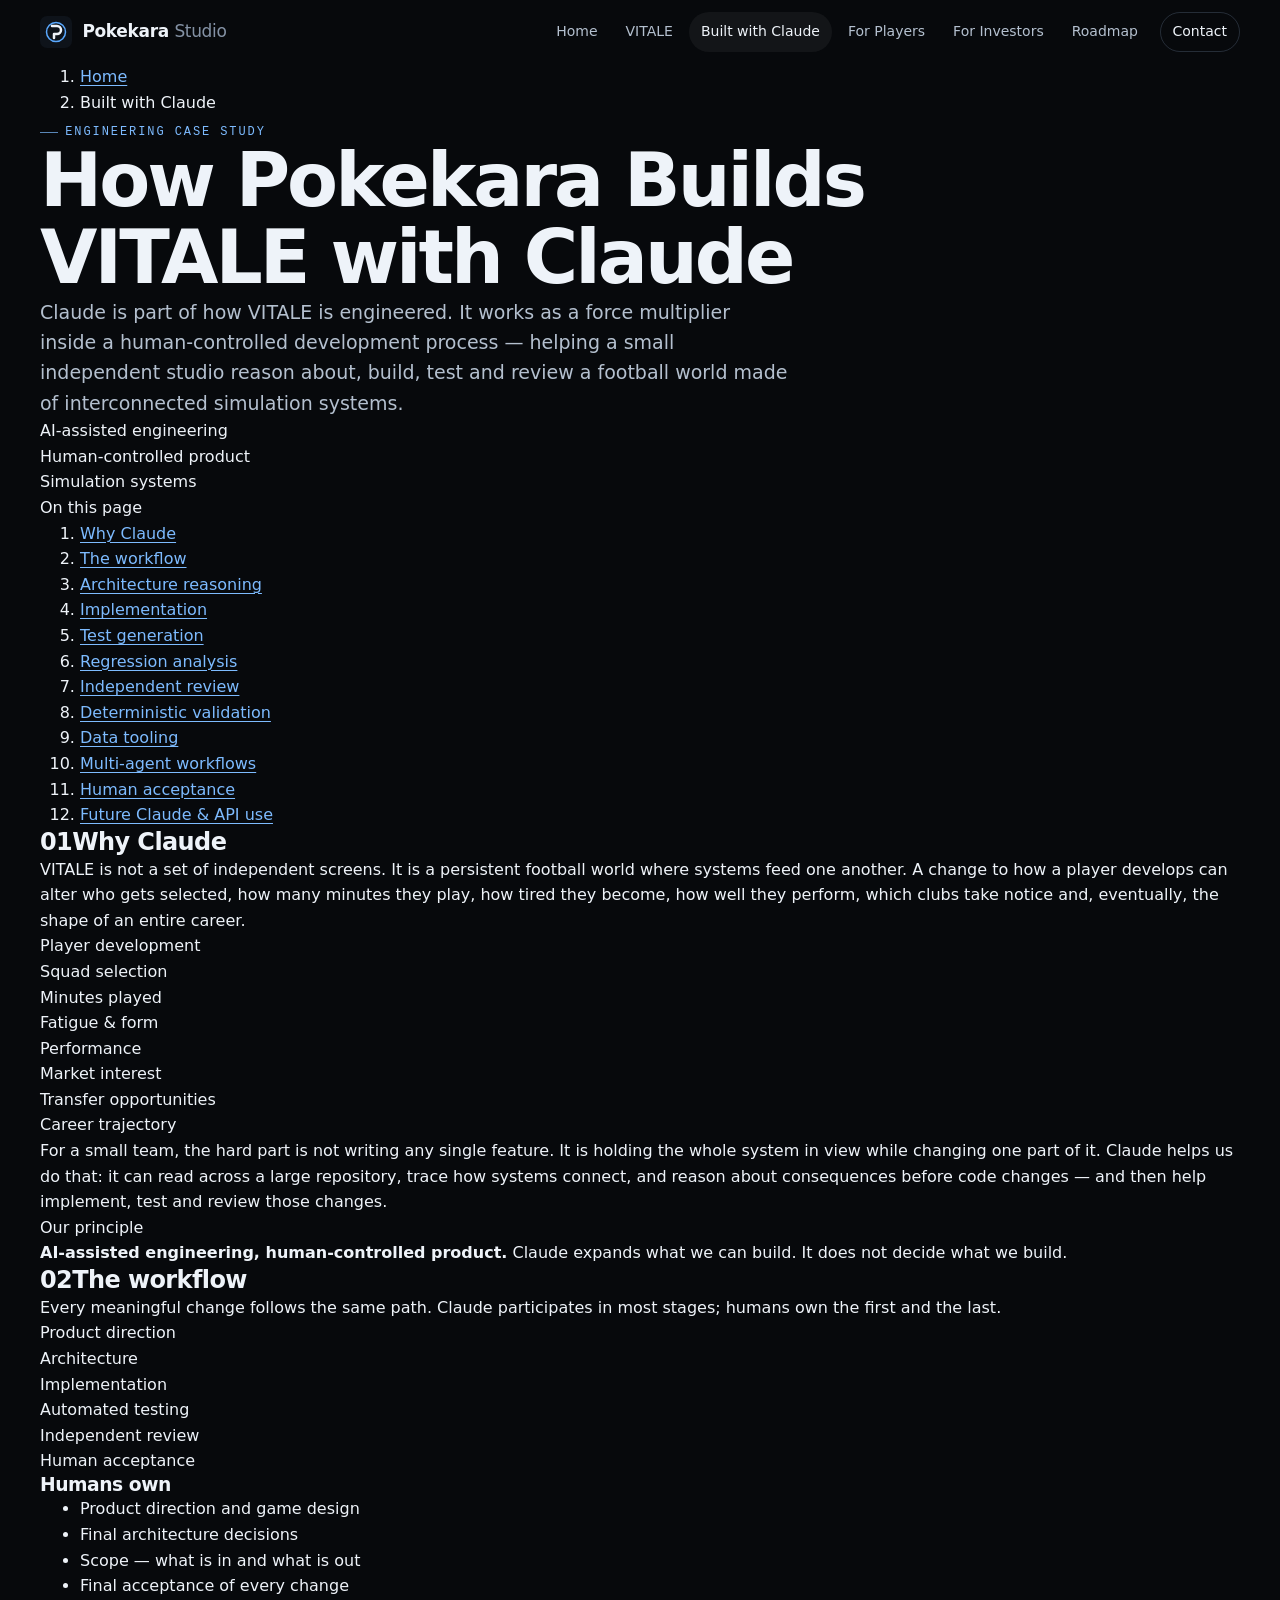
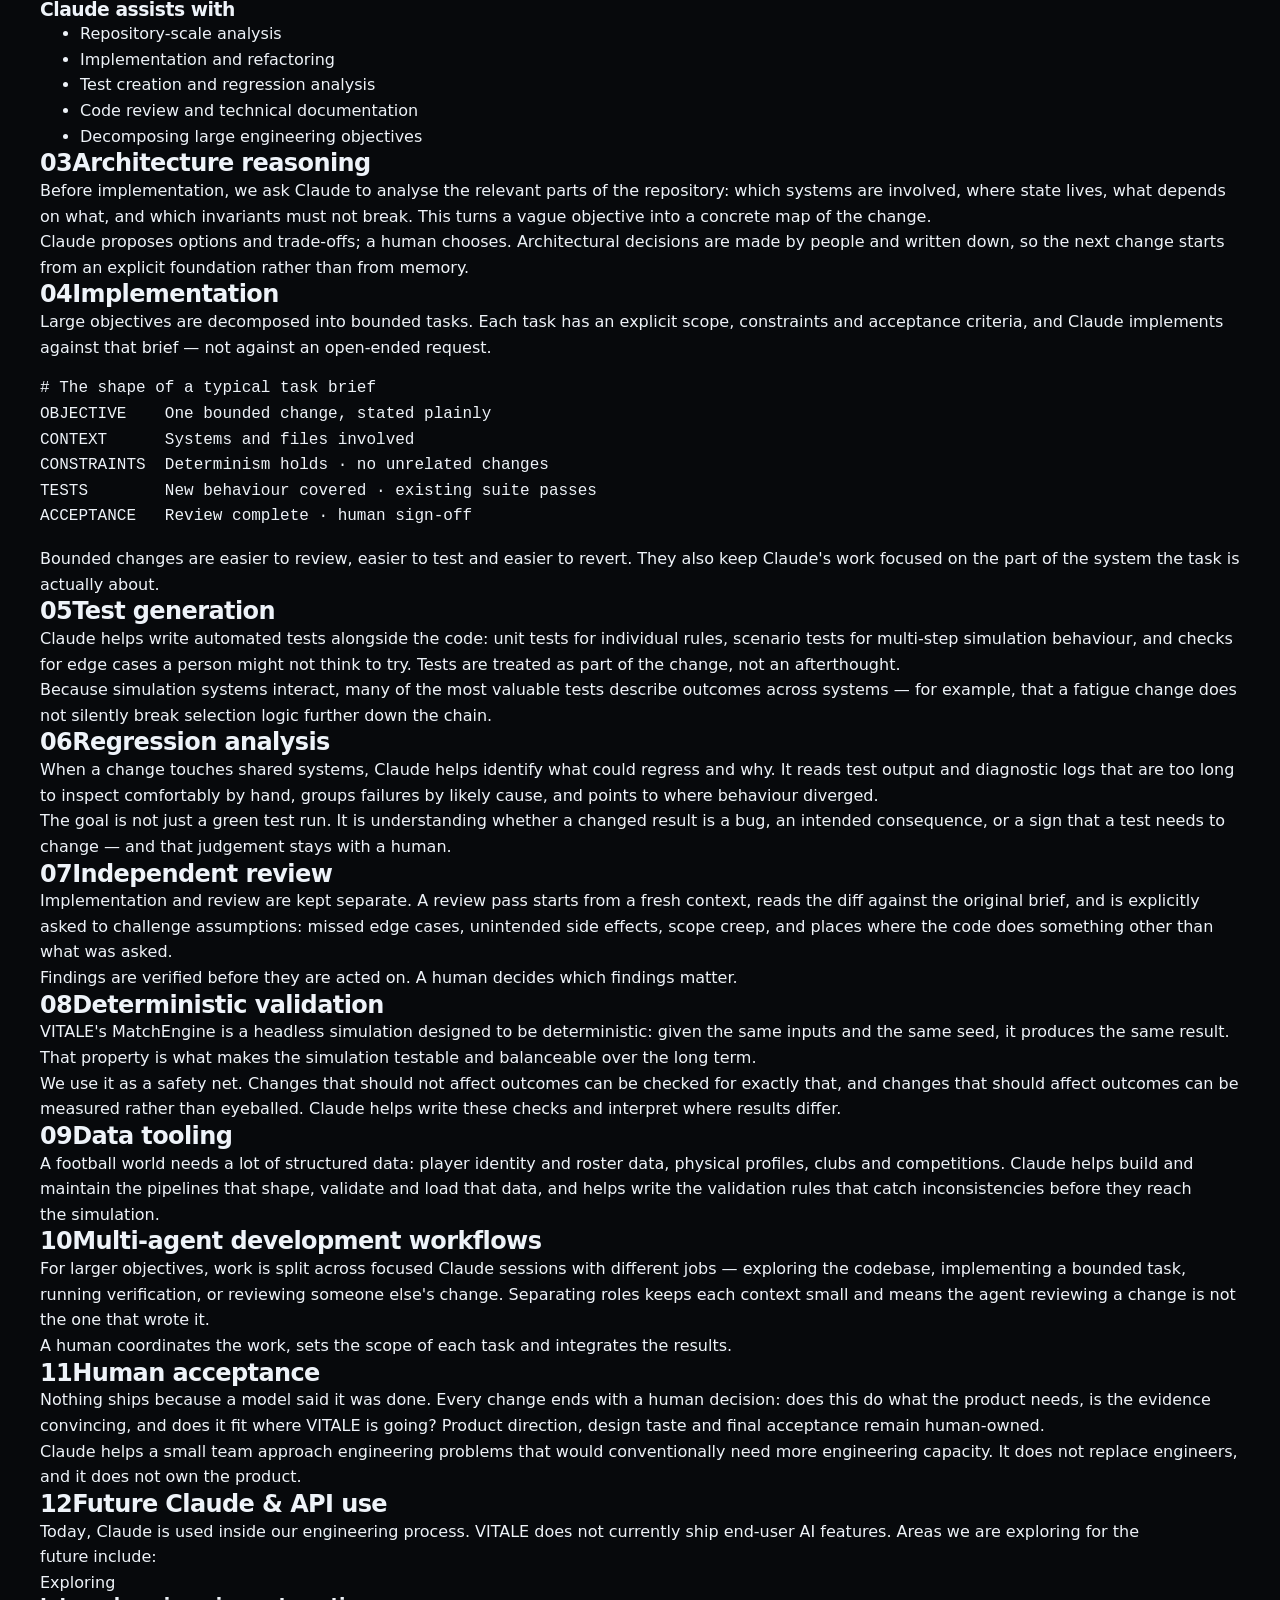
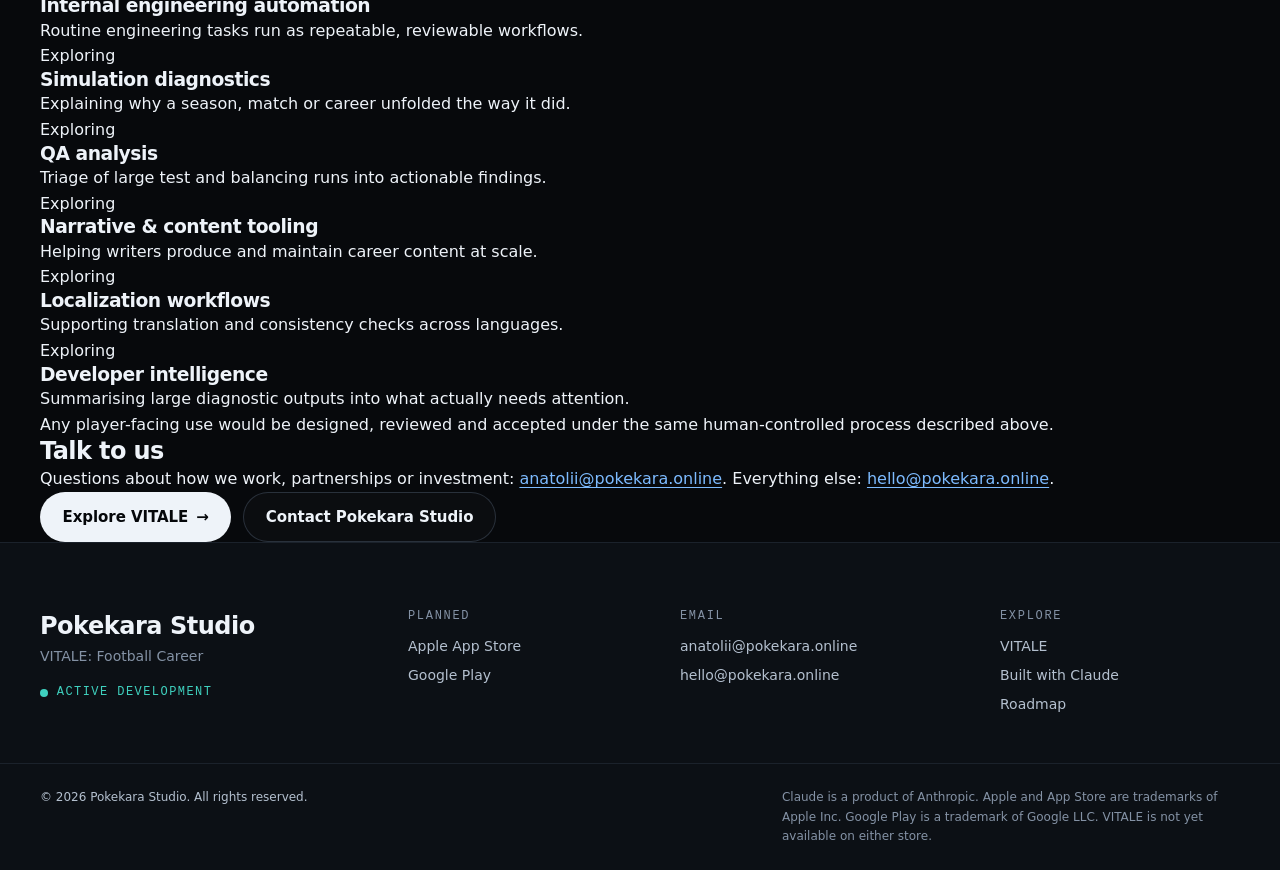
==== claude/index.html @ 8a98188e "feat: add Claude development case study Co-Authored-By: Claude Opus 5.5 <noreply@anthropic.com>" ====
<!doctype html>
<html lang="en">
<head>
  <meta charset="utf-8">
  <meta name="viewport" content="width=device-width, initial-scale=1">
  <title>How Pokekara Builds VITALE with Claude</title>
  <meta name="description" content="A case study in AI-assisted engineering with human-controlled product: how Pokekara Studio uses Claude to design, implement, test and review the interconnected simulation systems behind VITALE: Football Career.">
  <link rel="canonical" href="https://pokekara.online/claude/">
  <meta name="theme-color" content="#07090c">
  <meta name="color-scheme" content="dark">

  <meta property="og:type" content="article">
  <meta property="og:site_name" content="Pokekara Studio">
  <meta property="og:title" content="How Pokekara Builds VITALE with Claude">
  <meta property="og:description" content="AI-assisted engineering, human-controlled product. How a small studio uses Claude across architecture, implementation, testing and review.">
  <meta property="og:url" content="https://pokekara.online/claude/">
  <meta property="og:image" content="https://pokekara.online/assets/img/og-image.png">
  <meta property="og:image:width" content="1200">
  <meta property="og:image:height" content="630">
  <meta property="og:image:alt" content="Pokekara Studio — VITALE: Football Career, in active development">
  <meta name="twitter:card" content="summary_large_image">
  <meta name="twitter:title" content="How Pokekara Builds VITALE with Claude">
  <meta name="twitter:description" content="AI-assisted engineering, human-controlled product. How a small studio uses Claude across architecture, implementation, testing and review.">
  <meta name="twitter:image" content="https://pokekara.online/assets/img/og-image.png">

  <link rel="icon" href="../favicon.svg" type="image/svg+xml">
  <link rel="stylesheet" href="../assets/css/tokens.css">
  <link rel="stylesheet" href="../assets/css/base.css">
  <link rel="stylesheet" href="../assets/css/components.css">
  <link rel="stylesheet" href="../assets/css/pages.css">
  <link rel="stylesheet" href="../assets/css/responsive.css">
  <script>document.documentElement.classList.add("js");</script>
  <script src="../assets/js/main.js" defer></script>
</head>
<body>
  <a class="skip-link" href="#main">Skip to content</a>

  <header class="site-header is-scrolled" data-header>
    <div class="container site-header__inner">
      <a class="brand" href="../" aria-label="Pokekara Studio — home">
        <svg class="brand__mark" viewBox="0 0 64 64" aria-hidden="true"><rect width="64" height="64" rx="14" fill="#0e131a"/><circle cx="32" cy="32" r="19" fill="none" stroke="#5aa9ff" stroke-width="3"/><path d="M24 20h10a8 8 0 0 1 0 16h-6v8" fill="none" stroke="#eef3f9" stroke-width="5" stroke-linecap="round" stroke-linejoin="round"/></svg>
        <span class="brand__name">Pokekara <span>Studio</span></span>
      </a>

      <button class="nav-toggle" type="button" aria-expanded="false" aria-controls="site-nav" data-nav-toggle>
        <span class="nav-toggle__bars" aria-hidden="true"></span>
        <span class="visually-hidden">Menu</span>
      </button>

      <nav class="site-nav" id="site-nav" aria-label="Primary" data-nav>
        <ul role="list">
          <li><a href="../">Home</a></li>
          <li><a href="../#vitale">VITALE</a></li>
          <li><a href="./" aria-current="page">Built with Claude</a></li>
          <li><a href="../#players">For Players</a></li>
          <li><a href="../#investors">For Investors</a></li>
          <li><a href="../#roadmap">Roadmap</a></li>
          <li><a class="site-nav__cta" href="../#contact">Contact</a></li>
        </ul>
      </nav>
    </div>
  </header>

  <main id="main">
    <section class="cs-hero" aria-labelledby="cs-title">
      <div class="container">
        <div class="cs-hero__inner">
          <nav class="breadcrumb" aria-label="Breadcrumb">
            <ol>
              <li><a href="../">Home</a></li>
              <li><span aria-current="page">Built with Claude</span></li>
            </ol>
          </nav>
          <p class="eyebrow">Engineering case study</p>
          <h1 class="display" id="cs-title">How Pokekara Builds VITALE with Claude</h1>
          <p class="lead">Claude is part of how VITALE is engineered. It works as a force multiplier inside a human-controlled development process — helping a small independent studio reason about, build, test and review a football world made of interconnected simulation systems.</p>
          <ul class="cs-meta" role="list">
            <li>AI-assisted engineering</li>
            <li>Human-controlled product</li>
            <li>Simulation systems</li>
          </ul>
        </div>
      </div>
    </section>

    <div class="container cs-layout">
      <aside class="toc" aria-labelledby="toc-title">
        <p class="toc__title" id="toc-title">On this page</p>
        <ol>
          <li><a href="#why">Why Claude</a></li>
          <li><a href="#workflow">The workflow</a></li>
          <li><a href="#architecture">Architecture reasoning</a></li>
          <li><a href="#implementation">Implementation</a></li>
          <li><a href="#tests">Test generation</a></li>
          <li><a href="#regression">Regression analysis</a></li>
          <li><a href="#review">Independent review</a></li>
          <li><a href="#determinism">Deterministic validation</a></li>
          <li><a href="#data">Data tooling</a></li>
          <li><a href="#multi-agent">Multi-agent workflows</a></li>
          <li><a href="#acceptance">Human acceptance</a></li>
          <li><a href="#future">Future Claude &amp; API use</a></li>
        </ol>
      </aside>

      <article class="prose">
        <section id="why" aria-labelledby="why-title">
          <h2 id="why-title"><span class="num">01</span>Why Claude</h2>
          <p>VITALE is not a set of independent screens. It is a persistent football world where systems feed one another. A change to how a player develops can alter who gets selected, how many minutes they play, how tired they become, how well they perform, which clubs take notice and, eventually, the shape of an entire career.</p>
          <ol class="flowline" role="list" aria-label="Example of connected systems">
            <li>Player development</li>
            <li>Squad selection</li>
            <li>Minutes played</li>
            <li>Fatigue &amp; form</li>
            <li>Performance</li>
            <li>Market interest</li>
            <li>Transfer opportunities</li>
            <li>Career trajectory</li>
          </ol>
          <p>For a small team, the hard part is not writing any single feature. It is holding the whole system in view while changing one part of it. Claude helps us do that: it can read across a large repository, trace how systems connect, and reason about consequences before code changes — and then help implement, test and review those changes.</p>
          <div class="callout callout--teal">
            <p class="callout__label">Our principle</p>
            <p><strong>AI-assisted engineering, human-controlled product.</strong> Claude expands what we can build. It does not decide what we build.</p>
          </div>
        </section>

        <section id="workflow" aria-labelledby="workflow-title">
          <h2 id="workflow-title"><span class="num">02</span>The workflow</h2>
          <p>Every meaningful change follows the same path. Claude participates in most stages; humans own the first and the last.</p>
          <ol class="flowline" role="list" aria-label="Development workflow">
            <li class="is-human">Product direction</li>
            <li>Architecture</li>
            <li>Implementation</li>
            <li>Automated testing</li>
            <li>Independent review</li>
            <li class="is-human">Human acceptance</li>
          </ol>
          <div class="split-table">
            <div class="split-table__human">
              <h3>Humans own</h3>
              <ul>
                <li>Product direction and game design</li>
                <li>Final architecture decisions</li>
                <li>Scope — what is in and what is out</li>
                <li>Final acceptance of every change</li>
              </ul>
            </div>
            <div class="split-table__claude">
              <h3>Claude assists with</h3>
              <ul>
                <li>Repository-scale analysis</li>
                <li>Implementation and refactoring</li>
                <li>Test creation and regression analysis</li>
                <li>Code review and technical documentation</li>
                <li>Decomposing large engineering objectives</li>
              </ul>
            </div>
          </div>
        </section>

        <section id="architecture" aria-labelledby="architecture-title">
          <h2 id="architecture-title"><span class="num">03</span>Architecture reasoning</h2>
          <p>Before implementation, we ask Claude to analyse the relevant parts of the repository: which systems are involved, where state lives, what depends on what, and which invariants must not break. This turns a vague objective into a concrete map of the change.</p>
          <p>Claude proposes options and trade-offs; a human chooses. Architectural decisions are made by people and written down, so the next change starts from an explicit foundation rather than from memory.</p>
        </section>

        <section id="implementation" aria-labelledby="implementation-title">
          <h2 id="implementation-title"><span class="num">04</span>Implementation</h2>
          <p>Large objectives are decomposed into bounded tasks. Each task has an explicit scope, constraints and acceptance criteria, and Claude implements against that brief — not against an open-ended request.</p>
          <pre class="term" aria-label="Structure of a typical task brief"><span class="c"># The shape of a typical task brief</span>
OBJECTIVE    One bounded change, stated plainly
CONTEXT      Systems and files involved
CONSTRAINTS  Determinism holds · no unrelated changes
TESTS        New behaviour covered · existing suite passes
ACCEPTANCE   Review complete · <span class="ok">human sign-off</span></pre>
          <p>Bounded changes are easier to review, easier to test and easier to revert. They also keep Claude's work focused on the part of the system the task is actually about.</p>
        </section>

        <section id="tests" aria-labelledby="tests-title">
          <h2 id="tests-title"><span class="num">05</span>Test generation</h2>
          <p>Claude helps write automated tests alongside the code: unit tests for individual rules, scenario tests for multi-step simulation behaviour, and checks for edge cases a person might not think to try. Tests are treated as part of the change, not an afterthought.</p>
          <p>Because simulation systems interact, many of the most valuable tests describe outcomes across systems — for example, that a fatigue change does not silently break selection logic further down the chain.</p>
        </section>

        <section id="regression" aria-labelledby="regression-title">
          <h2 id="regression-title"><span class="num">06</span>Regression analysis</h2>
          <p>When a change touches shared systems, Claude helps identify what could regress and why. It reads test output and diagnostic logs that are too long to inspect comfortably by hand, groups failures by likely cause, and points to where behaviour diverged.</p>
          <p>The goal is not just a green test run. It is understanding whether a changed result is a bug, an intended consequence, or a sign that a test needs to change — and that judgement stays with a human.</p>
        </section>

        <section id="review" aria-labelledby="review-title">
          <h2 id="review-title"><span class="num">07</span>Independent review</h2>
          <p>Implementation and review are kept separate. A review pass starts from a fresh context, reads the diff against the original brief, and is explicitly asked to challenge assumptions: missed edge cases, unintended side effects, scope creep, and places where the code does something other than what was asked.</p>
          <p>Findings are verified before they are acted on. A human decides which findings matter.</p>
        </section>

        <section id="determinism" aria-labelledby="determinism-title">
          <h2 id="determinism-title"><span class="num">08</span>Deterministic validation</h2>
          <p>VITALE's MatchEngine is a headless simulation designed to be deterministic: given the same inputs and the same seed, it produces the same result. That property is what makes the simulation testable and balanceable over the long term.</p>
          <p>We use it as a safety net. Changes that should not affect outcomes can be checked for exactly that, and changes that should affect outcomes can be measured rather than eyeballed. Claude helps write these checks and interpret where results differ.</p>
        </section>

        <section id="data" aria-labelledby="data-title">
          <h2 id="data-title"><span class="num">09</span>Data tooling</h2>
          <p>A football world needs a lot of structured data: player identity and roster data, physical profiles, clubs and competitions. Claude helps build and maintain the pipelines that shape, validate and load that data, and helps write the validation rules that catch inconsistencies before they reach the simulation.</p>
        </section>

        <section id="multi-agent" aria-labelledby="multi-agent-title">
          <h2 id="multi-agent-title"><span class="num">10</span>Multi-agent development workflows</h2>
          <p>For larger objectives, work is split across focused Claude sessions with different jobs — exploring the codebase, implementing a bounded task, running verification, or reviewing someone else's change. Separating roles keeps each context small and means the agent reviewing a change is not the one that wrote it.</p>
          <p>A human coordinates the work, sets the scope of each task and integrates the results.</p>
        </section>

        <section id="acceptance" aria-labelledby="acceptance-title">
          <h2 id="acceptance-title"><span class="num">11</span>Human acceptance</h2>
          <p>Nothing ships because a model said it was done. Every change ends with a human decision: does this do what the product needs, is the evidence convincing, and does it fit where VITALE is going? Product direction, design taste and final acceptance remain human-owned.</p>
          <div class="callout">
            <p>Claude helps a small team approach engineering problems that would conventionally need more engineering capacity. It does not replace engineers, and it does not own the product.</p>
          </div>
        </section>

        <section id="future" aria-labelledby="future-title">
          <h2 id="future-title"><span class="num">12</span>Future Claude &amp; API use</h2>
          <p>Today, Claude is used inside our engineering process. VITALE does not currently ship end-user AI features. Areas we are exploring for the future include:</p>
          <div class="mini-grid">
            <div class="mini"><p class="mini__tag">Exploring</p><h3>Internal engineering automation</h3><p>Routine engineering tasks run as repeatable, reviewable workflows.</p></div>
            <div class="mini"><p class="mini__tag">Exploring</p><h3>Simulation diagnostics</h3><p>Explaining why a season, match or career unfolded the way it did.</p></div>
            <div class="mini"><p class="mini__tag">Exploring</p><h3>QA analysis</h3><p>Triage of large test and balancing runs into actionable findings.</p></div>
            <div class="mini"><p class="mini__tag">Exploring</p><h3>Narrative &amp; content tooling</h3><p>Helping writers produce and maintain career content at scale.</p></div>
            <div class="mini"><p class="mini__tag">Exploring</p><h3>Localization workflows</h3><p>Supporting translation and consistency checks across languages.</p></div>
            <div class="mini"><p class="mini__tag">Exploring</p><h3>Developer intelligence</h3><p>Summarising large diagnostic outputs into what actually needs attention.</p></div>
          </div>
          <p>Any player-facing use would be designed, reviewed and accepted under the same human-controlled process described above.</p>
        </section>

        <section aria-labelledby="cs-contact-title">
          <h2 id="cs-contact-title">Talk to us</h2>
          <p>Questions about how we work, partnerships or investment: <a href="mailto:anatolii@pokekara.online">anatolii@pokekara.online</a>. Everything else: <a href="mailto:hello@pokekara.online">hello@pokekara.online</a>.</p>
          <div class="btn-row">
            <a class="btn btn--primary" href="../#vitale">Explore VITALE <span aria-hidden="true">→</span></a>
            <a class="btn btn--ghost" href="../#contact">Contact Pokekara Studio</a>
          </div>
        </section>
      </article>
    </div>
  </main>

  <footer class="site-footer">
    <div class="container site-footer__grid">
      <div>
        <p class="site-footer__brand">Pokekara Studio</p>
        <p class="muted">VITALE: Football Career</p>
        <p class="site-footer__status"><span class="pulse" aria-hidden="true"></span>Active Development</p>
      </div>
      <div>
        <p class="site-footer__label">Planned</p>
        <ul role="list">
          <li>Apple App Store</li>
          <li>Google Play</li>
        </ul>
      </div>
      <div>
        <p class="site-footer__label">Email</p>
        <ul role="list">
          <li><a href="mailto:anatolii@pokekara.online">anatolii@pokekara.online</a></li>
          <li><a href="mailto:hello@pokekara.online">hello@pokekara.online</a></li>
        </ul>
      </div>
      <div>
        <p class="site-footer__label">Explore</p>
        <ul role="list">
          <li><a href="../#vitale">VITALE</a></li>
          <li><a href="./">Built with Claude</a></li>
          <li><a href="../#roadmap">Roadmap</a></li>
        </ul>
      </div>
    </div>
    <div class="container site-footer__base">
      <p>© 2026 Pokekara Studio. All rights reserved.</p>
      <p class="muted">Claude is a product of Anthropic. Apple and App Store are trademarks of Apple Inc. Google Play is a trademark of Google LLC. VITALE is not yet available on either store.</p>
    </div>
  </footer>
</body>
</html>
---- assets/css/tokens.css ----
/* Design tokens — Pokekara Studio (premium dark / football-tech) */
:root {
  color-scheme: dark;

  /* Surfaces */
  --c-bg: #07090c;
  --c-bg-raised: #0c1015;
  --c-surface: #11161d;
  --c-surface-2: #161c25;
  --c-surface-3: #1d2530;

  /* Lines */
  --c-line: rgba(160, 190, 230, 0.10);
  --c-line-strong: rgba(160, 190, 230, 0.20);

  /* Text */
  --c-text: #eef3f9;
  --c-text-2: #b4c0cf;
  --c-text-3: #8492a5;

  /* Accents */
  --c-accent: #5aa9ff;
  --c-accent-strong: #7dbbff;
  --c-accent-soft: rgba(90, 169, 255, 0.12);
  --c-teal: #3fd1bf;
  --c-teal-soft: rgba(63, 209, 191, 0.10);
  --c-pitch: #1b3a2c;
  --c-warn: #f2c26b;

  /* Type */
  --font-sans: "Inter", "Segoe UI Variable Text", "Segoe UI", system-ui, -apple-system, BlinkMacSystemFont, "Helvetica Neue", Arial, sans-serif;
  --font-display: "Inter Tight", "Segoe UI Variable Display", "Segoe UI", system-ui, -apple-system, BlinkMacSystemFont, "Helvetica Neue", Arial, sans-serif;
  --font-mono: ui-monospace, "Cascadia Code", "SF Mono", Menlo, Consolas, monospace;

  --fs-xs: 0.75rem;
  --fs-sm: 0.875rem;
  --fs-base: 1rem;
  --fs-md: clamp(1.0625rem, 0.98rem + 0.35vw, 1.1875rem);
  --fs-lg: clamp(1.25rem, 1.1rem + 0.6vw, 1.5rem);
  --fs-xl: clamp(1.5rem, 1.25rem + 1.1vw, 2.125rem);
  --fs-2xl: clamp(2rem, 1.5rem + 2.4vw, 3.5rem);
  --fs-3xl: clamp(2.375rem, 1.6rem + 3.8vw, 5.25rem);

  --lh-tight: 1.04;
  --lh-snug: 1.2;
  --lh-body: 1.6;

  /* Spacing */
  --space-1: 0.25rem;
  --space-2: 0.5rem;
  --space-3: 0.75rem;
  --space-4: 1rem;
  --space-5: 1.5rem;
  --space-6: 2rem;
  --space-7: 3rem;
  --space-8: 4rem;
  --space-section: clamp(4.5rem, 3rem + 7vw, 9rem);

  /* Layout */
  --container: 1200px;
  --container-narrow: 760px;
  --gutter: clamp(1rem, 0.5rem + 2.5vw, 2.5rem);
  --header-h: 64px;

  /* Shape & depth */
  --radius-sm: 8px;
  --radius: 14px;
  --radius-lg: 22px;
  --shadow-1: 0 1px 0 rgba(255, 255, 255, 0.04) inset, 0 20px 40px -24px rgba(0, 0, 0, 0.7);
  --glow-accent: 0 0 0 1px rgba(90, 169, 255, 0.35), 0 10px 30px -10px rgba(90, 169, 255, 0.45);

  /* Motion */
  --ease: cubic-bezier(0.2, 0.7, 0.2, 1);
  --dur: 220ms;
  --dur-slow: 700ms;
}
---- assets/css/base.css ----
/* Base: reset, typography, layout primitives */
*,
*::before,
*::after {
  box-sizing: border-box;
}

html {
  -webkit-text-size-adjust: 100%;
  text-size-adjust: 100%;
  scroll-behavior: smooth;
  scroll-padding-top: calc(var(--header-h) + 16px);
}

body {
  margin: 0;
  min-height: 100vh;
  background: var(--c-bg);
  color: var(--c-text);
  font-family: var(--font-sans);
  font-size: var(--fs-base);
  line-height: var(--lh-body);
  -webkit-font-smoothing: antialiased;
  -moz-osx-font-smoothing: grayscale;
  text-rendering: optimizeLegibility;
  overflow-x: hidden;
}

img,
svg {
  display: block;
  max-width: 100%;
}

h1,
h2,
h3,
h4,
p,
ul,
ol,
figure,
blockquote,
dl,
dd {
  margin: 0;
}

:where(ul[role="list"], ol[role="list"]) {
  list-style: none;
  padding: 0;
}

h1,
h2,
h3,
h4 {
  font-family: var(--font-display);
  font-weight: 650;
  letter-spacing: -0.025em;
  line-height: var(--lh-snug);
  text-wrap: balance;
}

p {
  text-wrap: pretty;
}

a {
  color: var(--c-accent-strong);
  text-decoration-thickness: 1px;
  text-underline-offset: 3px;
}

a:hover {
  color: var(--c-text);
}

strong {
  color: var(--c-text);
  font-weight: 600;
}

code {
  font-family: var(--font-mono);
  font-size: 0.9em;
}

::selection {
  background: rgba(90, 169, 255, 0.35);
  color: #fff;
}

/* Focus */
:focus {
  outline: none;
}

:focus-visible {
  outline: 2px solid var(--c-accent-strong);
  outline-offset: 3px;
  border-radius: 4px;
}

/* Skip link */
.skip-link {
  position: absolute;
  left: 1rem;
  top: -100px;
  z-index: 100;
  padding: 0.75rem 1rem;
  border-radius: var(--radius-sm);
  background: var(--c-text);
  color: var(--c-bg);
  font-weight: 600;
  text-decoration: none;
}

.skip-link:focus {
  top: 0.75rem;
}

.visually-hidden {
  position: absolute !important;
  width: 1px;
  height: 1px;
  padding: 0;
  margin: -1px;
  overflow: hidden;
  clip: rect(0, 0, 0, 0);
  white-space: nowrap;
  border: 0;
}

/* Layout */
.container {
  width: 100%;
  max-width: calc(var(--container) + var(--gutter) * 2);
  margin-inline: auto;
  padding-inline: var(--gutter);
}

.container--narrow {
  max-width: calc(var(--container-narrow) + var(--gutter) * 2);
}

.section {
  position: relative;
  padding-block: var(--space-section);
}

.section + .section {
  border-top: 1px solid var(--c-line);
}

/* Type helpers */
.eyebrow {
  display: inline-flex;
  align-items: center;
  gap: 0.6em;
  font-family: var(--font-mono);
  font-size: var(--fs-xs);
  font-weight: 500;
  letter-spacing: 0.16em;
  text-transform: uppercase;
  color: var(--c-accent-strong);
}

.eyebrow::before {
  content: "";
  width: 1.5em;
  height: 1px;
  background: currentColor;
  opacity: 0.7;
}

.eyebrow--teal {
  color: var(--c-teal);
}

.display {
  font-size: var(--fs-3xl);
  line-height: var(--lh-tight);
  letter-spacing: -0.04em;
  font-weight: 700;
}

.h2 {
  font-size: var(--fs-2xl);
  line-height: 1.08;
  letter-spacing: -0.035em;
}

.h3 {
  font-size: var(--fs-lg);
}

.lead {
  font-size: var(--fs-md);
  color: var(--c-text-2);
  max-width: 62ch;
}

.muted {
  color: var(--c-text-3);
}

.section-head {
  display: grid;
  gap: var(--space-4);
  margin-bottom: clamp(2.5rem, 2rem + 3vw, 4.5rem);
  max-width: 820px;
}

.section-head--center {
  margin-inline: auto;
  text-align: center;
  justify-items: center;
}

.grad-text {
  background: linear-gradient(100deg, var(--c-text) 30%, var(--c-accent-strong) 75%, var(--c-teal));
  -webkit-background-clip: text;
  background-clip: text;
  color: transparent;
}

/* Reveal (progressive enhancement: only hidden when JS has flagged support) */
.js .reveal {
  opacity: 0;
  transform: translateY(18px);
  transition: opacity var(--dur-slow) var(--ease), transform var(--dur-slow) var(--ease);
}

.js .reveal.is-visible {
  opacity: 1;
  transform: none;
}

@media (prefers-reduced-motion: reduce) {
  html {
    scroll-behavior: auto;
  }

  *,
  *::before,
  *::after {
    animation-duration: 0.01ms !important;
    animation-iteration-count: 1 !important;
    transition-duration: 0.01ms !important;
  }

  .js .reveal {
    opacity: 1;
    transform: none;
  }
}
---- assets/css/components.css ----
/* Components: header, nav, buttons, tags, footer */

/* Header */
.site-header {
  position: sticky;
  top: 0;
  z-index: 50;
  height: var(--header-h);
  border-bottom: 1px solid transparent;
  transition: background-color var(--dur) var(--ease), border-color var(--dur) var(--ease);
}

.site-header.is-scrolled,
.site-header.is-open {
  background: rgba(7, 9, 12, 0.86);
  border-bottom-color: var(--c-line);
  -webkit-backdrop-filter: saturate(140%) blur(14px);
  backdrop-filter: saturate(140%) blur(14px);
}

.site-header__inner {
  display: flex;
  align-items: center;
  justify-content: space-between;
  gap: var(--space-5);
  height: 100%;
}

.brand {
  display: inline-flex;
  align-items: center;
  gap: 0.65rem;
  color: var(--c-text);
  text-decoration: none;
  flex-shrink: 0;
}

.brand:hover {
  color: var(--c-text);
}

.brand__mark {
  width: 32px;
  height: 32px;
}

.brand__name {
  font-family: var(--font-display);
  font-weight: 650;
  font-size: 1.0625rem;
  letter-spacing: -0.02em;
}

.brand__name span {
  color: var(--c-text-3);
  font-weight: 500;
}

/* Nav */
.site-nav ul {
  display: flex;
  align-items: center;
  gap: 0.25rem;
  list-style: none;
  margin: 0;
  padding: 0;
}

.site-nav a {
  display: inline-flex;
  align-items: center;
  min-height: 40px;
  padding: 0.4rem 0.75rem;
  border-radius: 999px;
  color: var(--c-text-2);
  font-size: var(--fs-sm);
  font-weight: 500;
  text-decoration: none;
  white-space: nowrap;
  transition: color var(--dur) var(--ease), background-color var(--dur) var(--ease);
}

.site-nav a:hover,
.site-nav a[aria-current="page"] {
  color: var(--c-text);
  background: rgba(255, 255, 255, 0.05);
}

.site-nav a.is-active {
  color: var(--c-accent-strong);
}

.site-nav a.site-nav__cta {
  margin-left: 0.35rem;
  color: var(--c-text);
  border: 1px solid var(--c-line-strong);
}

.site-nav a.site-nav__cta:hover {
  border-color: var(--c-accent);
  background: var(--c-accent-soft);
}

.nav-toggle {
  display: none;
  position: relative;
  width: 44px;
  height: 44px;
  border: 1px solid var(--c-line-strong);
  border-radius: 12px;
  background: var(--c-surface);
  color: var(--c-text);
  cursor: pointer;
}

.nav-toggle__bars,
.nav-toggle__bars::before,
.nav-toggle__bars::after {
  position: absolute;
  left: 50%;
  width: 18px;
  height: 1.5px;
  margin-left: -9px;
  background: currentColor;
  border-radius: 2px;
  transition: transform var(--dur) var(--ease), opacity var(--dur) var(--ease);
}

.nav-toggle__bars {
  top: 50%;
}

.nav-toggle__bars::before,
.nav-toggle__bars::after {
  content: "";
  left: 0;
  margin-left: 0;
}

.nav-toggle__bars::before {
  transform: translateY(-6px);
}

.nav-toggle__bars::after {
  transform: translateY(6px);
}

.nav-toggle[aria-expanded="true"] .nav-toggle__bars {
  background: transparent;
}

.nav-toggle[aria-expanded="true"] .nav-toggle__bars::before {
  transform: rotate(45deg);
}

.nav-toggle[aria-expanded="true"] .nav-toggle__bars::after {
  transform: rotate(-45deg);
}

/* Buttons */
.btn-row {
  display: flex;
  flex-wrap: wrap;
  gap: var(--space-3);
}

.btn-row--center {
  justify-content: center;
}

.btn {
  display: inline-flex;
  align-items: center;
  justify-content: center;
  gap: 0.5rem;
  min-height: 48px;
  padding: 0.75rem 1.35rem;
  border-radius: 999px;
  border: 1px solid transparent;
  font-size: 0.9375rem;
  font-weight: 600;
  letter-spacing: -0.005em;
  text-decoration: none;
  text-align: center;
  transition: transform var(--dur) var(--ease), background-color var(--dur) var(--ease), border-color var(--dur) var(--ease), box-shadow var(--dur) var(--ease), color var(--dur) var(--ease);
}

.btn span[aria-hidden] {
  transition: transform var(--dur) var(--ease);
}

.btn:hover span[aria-hidden] {
  transform: translateX(3px);
}

.btn--primary {
  background: var(--c-text);
  color: #05070a;
}

.btn--primary:hover {
  color: #05070a;
  background: #ffffff;
  box-shadow: var(--glow-accent);
}

.btn--ghost {
  color: var(--c-text);
  border-color: var(--c-line-strong);
  background: rgba(255, 255, 255, 0.02);
}

.btn--ghost:hover {
  color: var(--c-text);
  border-color: var(--c-accent);
  background: var(--c-accent-soft);
}

/* Status */
.pulse {
  position: relative;
  display: inline-block;
  width: 8px;
  height: 8px;
  border-radius: 50%;
  background: var(--c-teal);
  flex-shrink: 0;
}

.pulse::after {
  content: "";
  position: absolute;
  inset: -4px;
  border-radius: 50%;
  border: 1px solid var(--c-teal);
  opacity: 0;
  animation: pulse 2.4s var(--ease) infinite;
}

@keyframes pulse {
  0% { transform: scale(0.6); opacity: 0.8; }
  100% { transform: scale(1.6); opacity: 0; }
}

.status-pill {
  display: inline-flex;
  align-items: center;
  gap: 0.6rem;
  width: fit-content;
  padding: 0.4rem 0.85rem;
  border: 1px solid rgba(63, 209, 191, 0.35);
  border-radius: 999px;
  background: var(--c-teal-soft);
  color: var(--c-teal);
  font-family: var(--font-mono);
  font-size: var(--fs-xs);
  letter-spacing: 0.14em;
  text-transform: uppercase;
}

.concept-label {
  font-family: var(--font-mono);
  font-size: 0.6875rem;
  letter-spacing: 0.08em;
  text-transform: uppercase;
  color: var(--c-text-3);
}

/* Footer */
.site-footer {
  border-top: 1px solid var(--c-line);
  background: var(--c-bg-raised);
  padding-top: var(--space-8);
  font-size: var(--fs-sm);
  color: var(--c-text-2);
}

.site-footer__grid {
  display: grid;
  grid-template-columns: 1.4fr 1fr 1.2fr 1fr;
  gap: var(--space-6);
  padding-bottom: var(--space-7);
}

.site-footer ul {
  list-style: none;
  padding: 0;
  margin: 0;
  display: grid;
  gap: 0.4rem;
}

.site-footer a {
  color: var(--c-text-2);
  text-decoration: none;
}

.site-footer a:hover {
  color: var(--c-text);
  text-decoration: underline;
}

.site-footer__brand {
  font-family: var(--font-display);
  font-size: var(--fs-lg);
  font-weight: 650;
  letter-spacing: -0.02em;
  color: var(--c-text);
}

.site-footer__status {
  display: inline-flex;
  align-items: center;
  gap: 0.55rem;
  margin-top: var(--space-4);
  color: var(--c-teal);
  font-family: var(--font-mono);
  font-size: var(--fs-xs);
  letter-spacing: 0.12em;
  text-transform: uppercase;
}

.site-footer__label {
  margin-bottom: 0.6rem;
  font-family: var(--font-mono);
  font-size: var(--fs-xs);
  letter-spacing: 0.14em;
  text-transform: uppercase;
  color: var(--c-text-3);
}

.site-footer__base {
  display: flex;
  flex-wrap: wrap;
  justify-content: space-between;
  gap: var(--space-3) var(--space-6);
  padding-block: var(--space-5);
  border-top: 1px solid var(--c-line);
  font-size: var(--fs-xs);
}

.site-footer__base .muted {
  max-width: 60ch;
}
---- assets/css/responsive.css ----
/* Responsive layer — large desktop → 320px */

@media (min-width: 1600px) {
  :root {
    --container: 1320px;
  }
}

/* Collapse navigation */
@media (max-width: 1100px) {
  /* Without JS the nav stays visible as a scrollable row under the brand. */
  html:not(.js) .site-header {
    height: auto;
    position: relative;
  }

  html:not(.js) .site-header__inner {
    flex-wrap: wrap;
    padding-block: 0.75rem;
  }

  html:not(.js) .site-nav {
    width: 100%;
    overflow-x: auto;
  }

  html:not(.js) .hero {
    margin-top: 0;
    padding-top: clamp(2.5rem, 1rem + 6vw, 6rem);
  }

  .js .nav-toggle {
    display: inline-block;
  }

  .js .site-nav {
    position: fixed;
    inset: var(--header-h) 0 0 0;
    overflow-y: auto;
    padding: var(--space-4) var(--gutter) var(--space-6);
    background: var(--c-bg);
    border-bottom: 1px solid var(--c-line);
    visibility: hidden;
    opacity: 0;
    transform: translateY(-8px);
    transition: opacity var(--dur) var(--ease), transform var(--dur) var(--ease), visibility 0s linear var(--dur);
  }

  .js .site-header.is-open .site-nav {
    visibility: visible;
    opacity: 1;
    transform: none;
    transition: opacity var(--dur) var(--ease), transform var(--dur) var(--ease), visibility 0s;
  }

  .js .site-nav ul {
    flex-direction: column;
    align-items: stretch;
    gap: 0;
  }

  .js .site-nav li + li {
    border-top: 1px solid var(--c-line);
  }

  .js .site-nav a {
    display: flex;
    min-height: 56px;
    padding-inline: 0.25rem;
    border-radius: 0;
    font-size: var(--fs-lg);
    font-family: var(--font-display);
    letter-spacing: -0.02em;
    color: var(--c-text);
  }

  .js .site-nav a:hover,
  .js .site-nav a[aria-current="page"],
  .js .site-nav a.is-active {
    background: transparent;
    color: var(--c-accent-strong);
  }

  .js .site-nav a.site-nav__cta {
    justify-content: center;
    margin: var(--space-5) 0 0;
    border-radius: 999px;
    background: var(--c-text);
    color: #05070a;
    font-size: var(--fs-base);
    font-family: var(--font-sans);
  }

  .js .site-nav li:last-child {
    border-top: 0;
  }

  .js body.nav-open {
    overflow: hidden;
  }

  /* A backdrop-filter on the header would become the containing block of the fixed menu panel. */
  .js .site-header.is-open {
    background: var(--c-bg);
    -webkit-backdrop-filter: none;
    backdrop-filter: none;
  }
}

/* Tablet */
@media (max-width: 960px) {
  .hero__inner {
    grid-template-columns: 1fr;
  }

  .hero__copy .display {
    max-width: 16ch;
  }

  .hero__visual {
    margin-top: var(--space-4);
  }

  .bento {
    grid-template-columns: repeat(2, minmax(0, 1fr));
  }

  .tile,
  .tile--wide {
    grid-column: span 1;
  }

  .tile--hero {
    grid-column: span 2;
    grid-row: auto;
    min-height: 0;
  }

  .tile--wide,
  .tile--wealth {
    grid-column: span 2;
  }

  .globe {
    width: 96px;
    height: 96px;
  }

  .arch {
    grid-template-columns: 1fr;
  }

  .arch__qa {
    grid-column: 1;
    grid-row: auto;
  }

  .claude-sec__grid,
  .players__grid,
  .about__grid {
    grid-template-columns: 1fr;
  }

  .claude-sec__head,
  .players__head {
    position: static;
  }

  .stages {
    grid-template-columns: repeat(2, minmax(0, 1fr));
  }

  .thesis {
    grid-template-columns: repeat(2, minmax(0, 1fr));
  }

  .site-footer__grid {
    grid-template-columns: repeat(2, minmax(0, 1fr));
  }

  .cs-layout {
    grid-template-columns: 1fr;
  }

  .toc {
    position: static;
    padding: var(--space-5);
    border-radius: var(--radius);
    border: 1px solid var(--c-line);
    background: var(--c-bg-raised);
  }

  .toc ol {
    grid-template-columns: repeat(2, minmax(0, 1fr));
    border-left: 0;
  }

  .toc a {
    padding-left: 0;
    border-left: 0;
  }
}

/* Phone */
@media (max-width: 720px) {
  .hero__status {
    grid-template-columns: 1fr;
  }

  .float-tag--a {
    left: 0;
    top: 8%;
  }

  .float-tag--b {
    right: 0;
    bottom: 16%;
  }

  .bento {
    grid-template-columns: 1fr;
  }

  .tile,
  .tile--hero,
  .tile--wide {
    grid-column: 1;
  }

  .tile--wide {
    flex-direction: column;
    align-items: flex-start;
  }

  .globe {
    display: none;
  }

  .world-viz {
    height: 150px;
  }

  .focus-note {
    grid-template-columns: 1fr;
    gap: var(--space-3);
  }

  .arch__layer {
    grid-template-columns: 1fr;
    gap: var(--space-2);
  }

  .arch__row--3 {
    grid-template-columns: 1fr;
  }

  .arch__layer + .arch__layer {
    margin-top: var(--space-3);
  }

  .pipeline__step {
    grid-template-columns: 36px 1fr;
  }

  .pipeline__tag {
    grid-column: 2;
    justify-self: start;
  }

  .story {
    grid-template-columns: 2.5rem 1fr;
    padding-block: var(--space-5);
  }

  .story h3 {
    font-size: var(--fs-lg);
  }

  .players .career-line {
    grid-template-columns: 1fr;
    gap: var(--space-4);
    padding-left: 1.75rem;
  }

  .career-line::before {
    left: 5px;
    right: auto;
    top: 6px;
    bottom: 6px;
    width: 1px;
    height: auto;
    background: linear-gradient(180deg, var(--c-teal), var(--c-accent) 60%, rgba(90, 169, 255, 0.1));
  }

  .career-line li {
    padding-top: 0;
  }

  .career-line li::before {
    top: 3px;
    left: -1.75rem;
  }

  .thesis {
    grid-template-columns: 1fr;
  }

  .stages {
    grid-template-columns: 1fr;
  }

  .site-footer__grid {
    grid-template-columns: 1fr;
    gap: var(--space-5);
  }

  .split-table,
  .mini-grid {
    grid-template-columns: 1fr;
  }

  .split-table > div + div {
    border-left: 0;
    border-top: 1px solid var(--c-line-strong);
  }

  .toc ol {
    grid-template-columns: 1fr;
  }
}

/* Small phones */
@media (max-width: 400px) {
  .brand__name span {
    display: none;
  }

  .btn-row .btn {
    width: 100%;
  }

  .float-tag {
    font-size: 0.6875rem;
    padding: 0.45rem 0.65rem;
  }

  .phone {
    width: min(100%, 270px);
  }

  .pipeline__step {
    padding-inline: 1rem;
    gap: var(--space-3);
  }
}
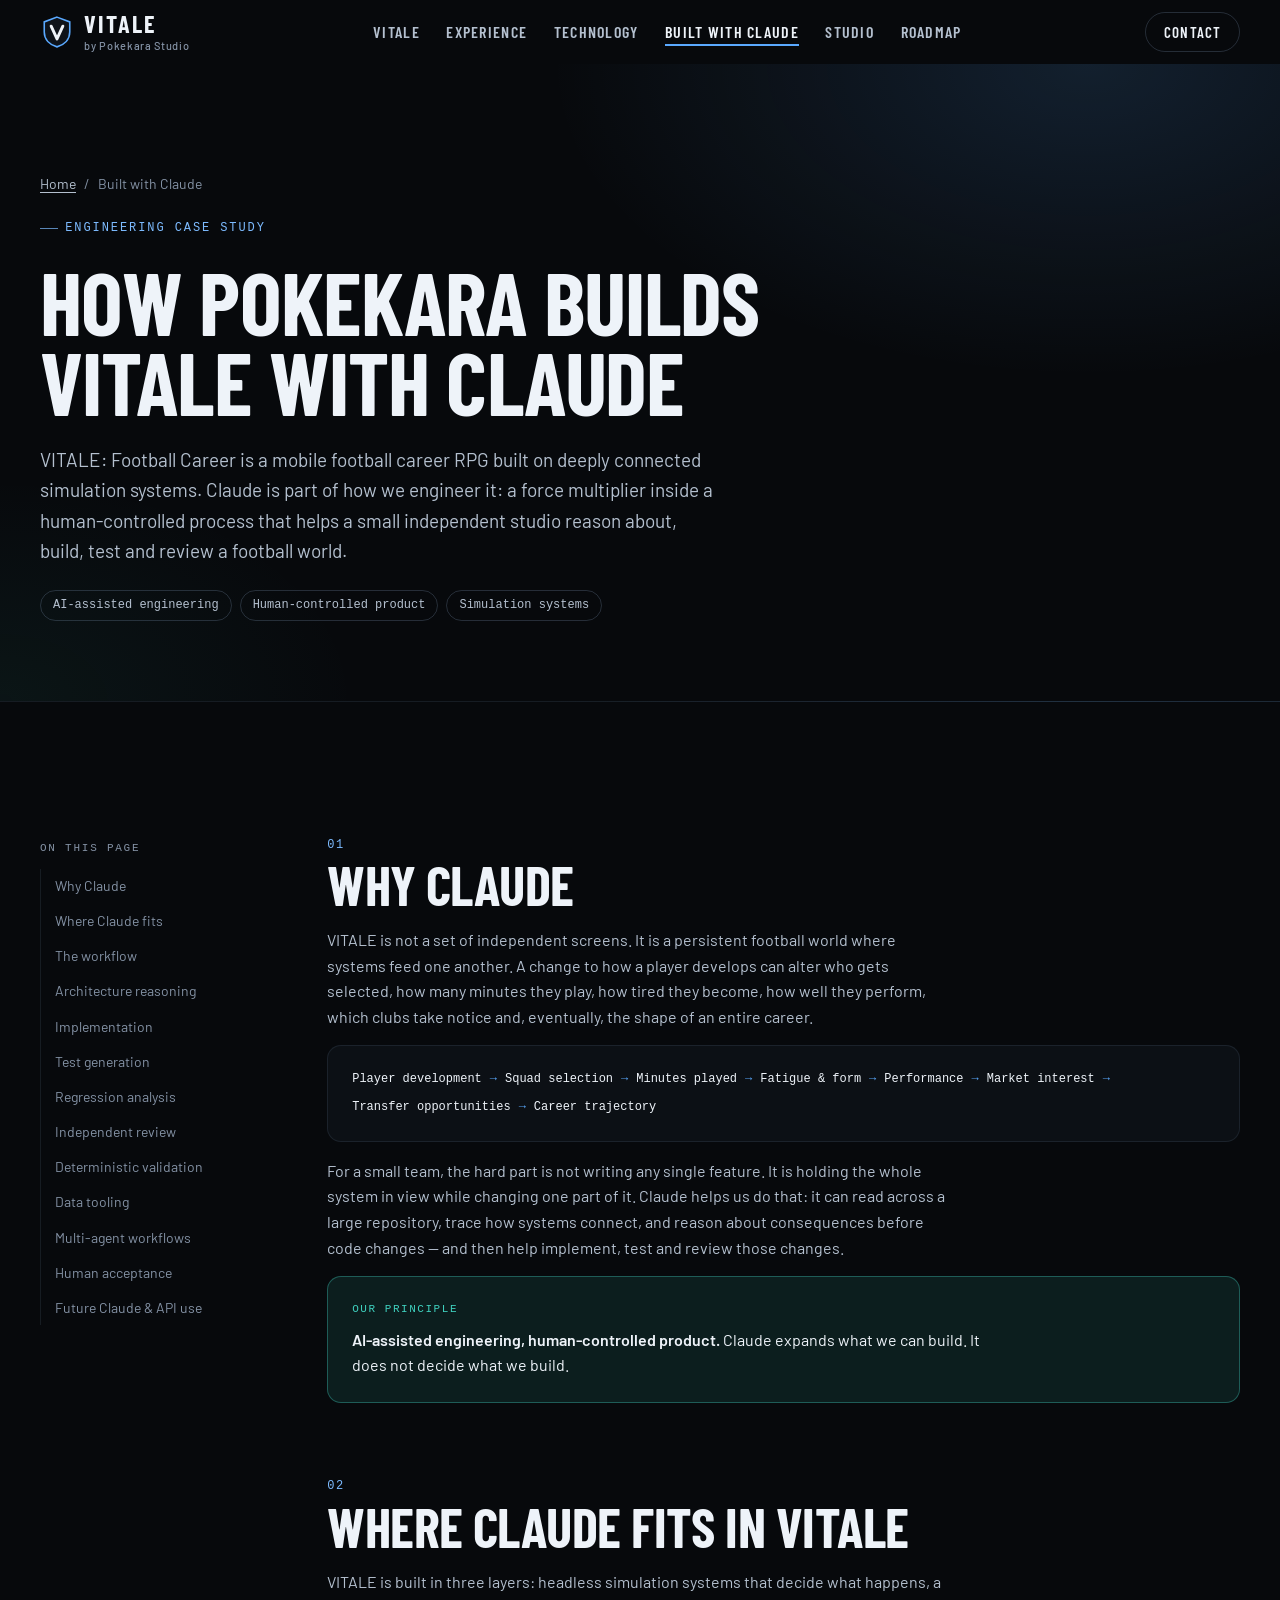
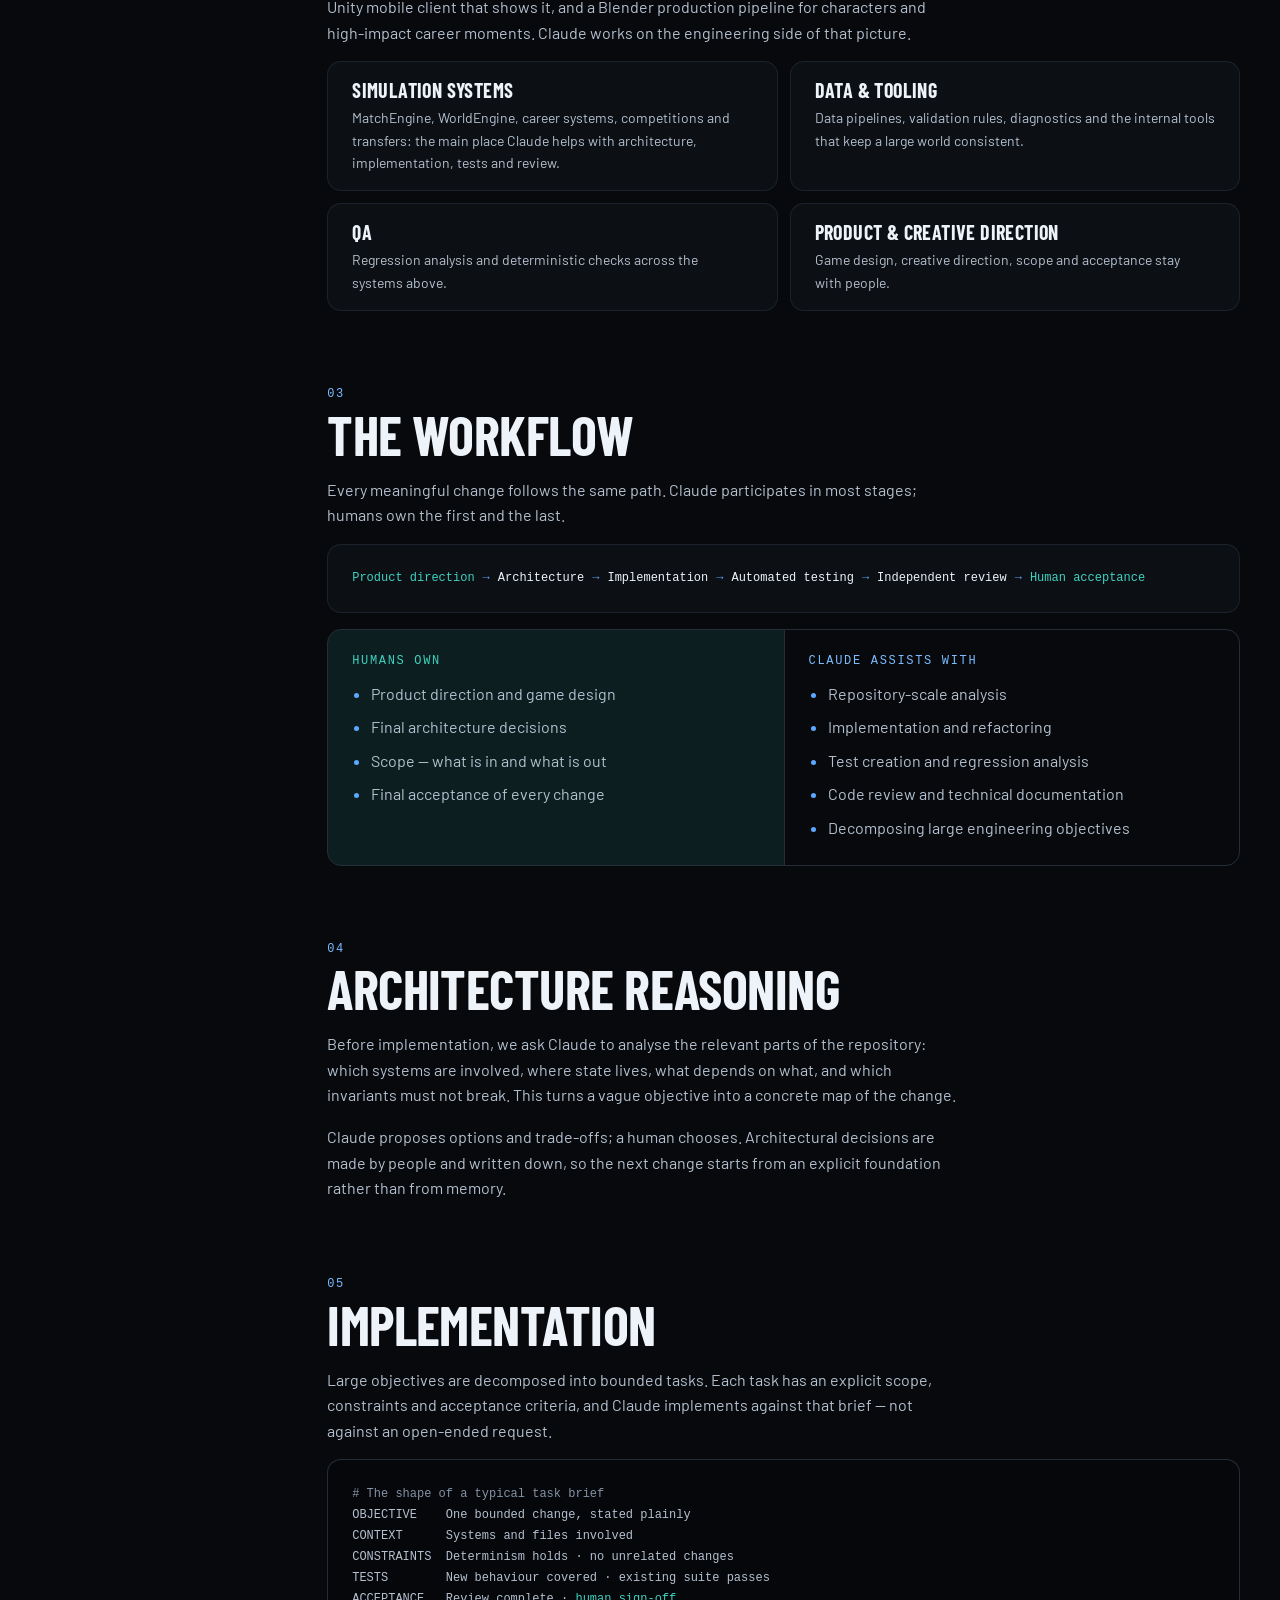
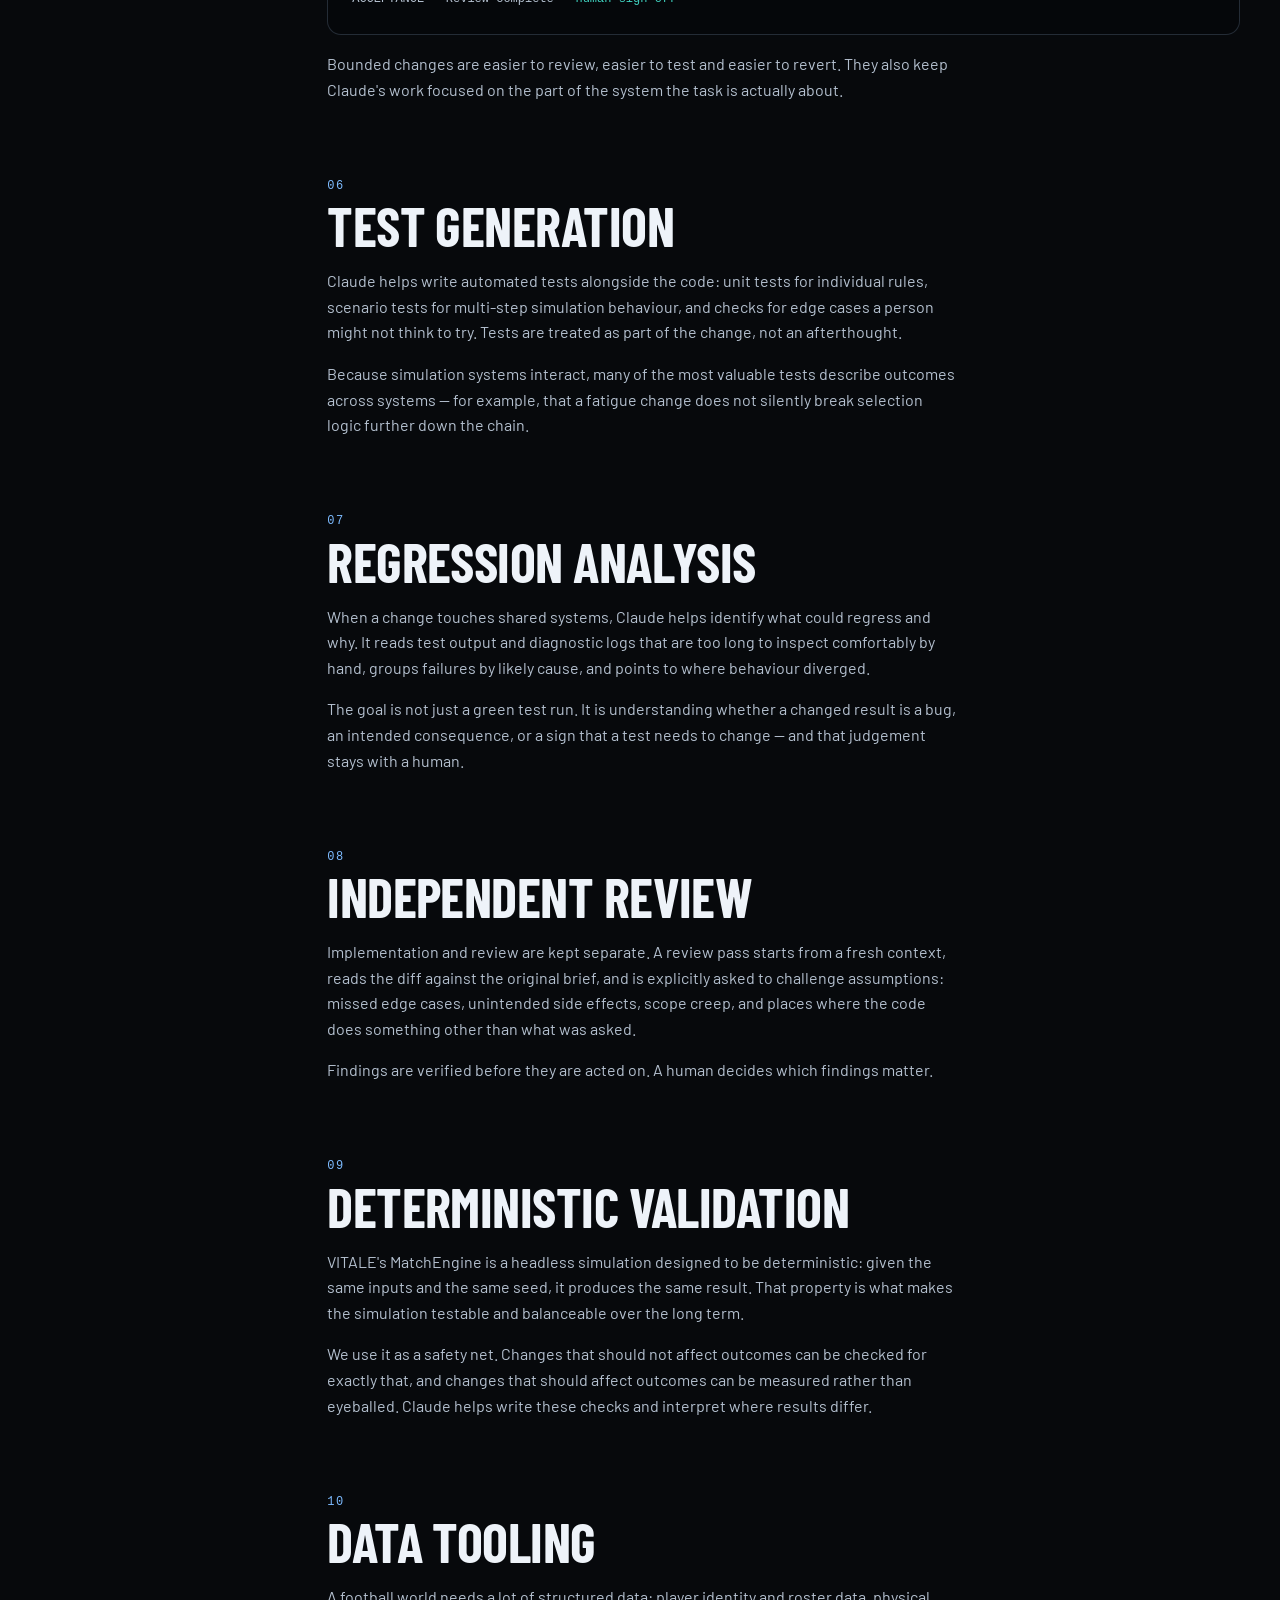
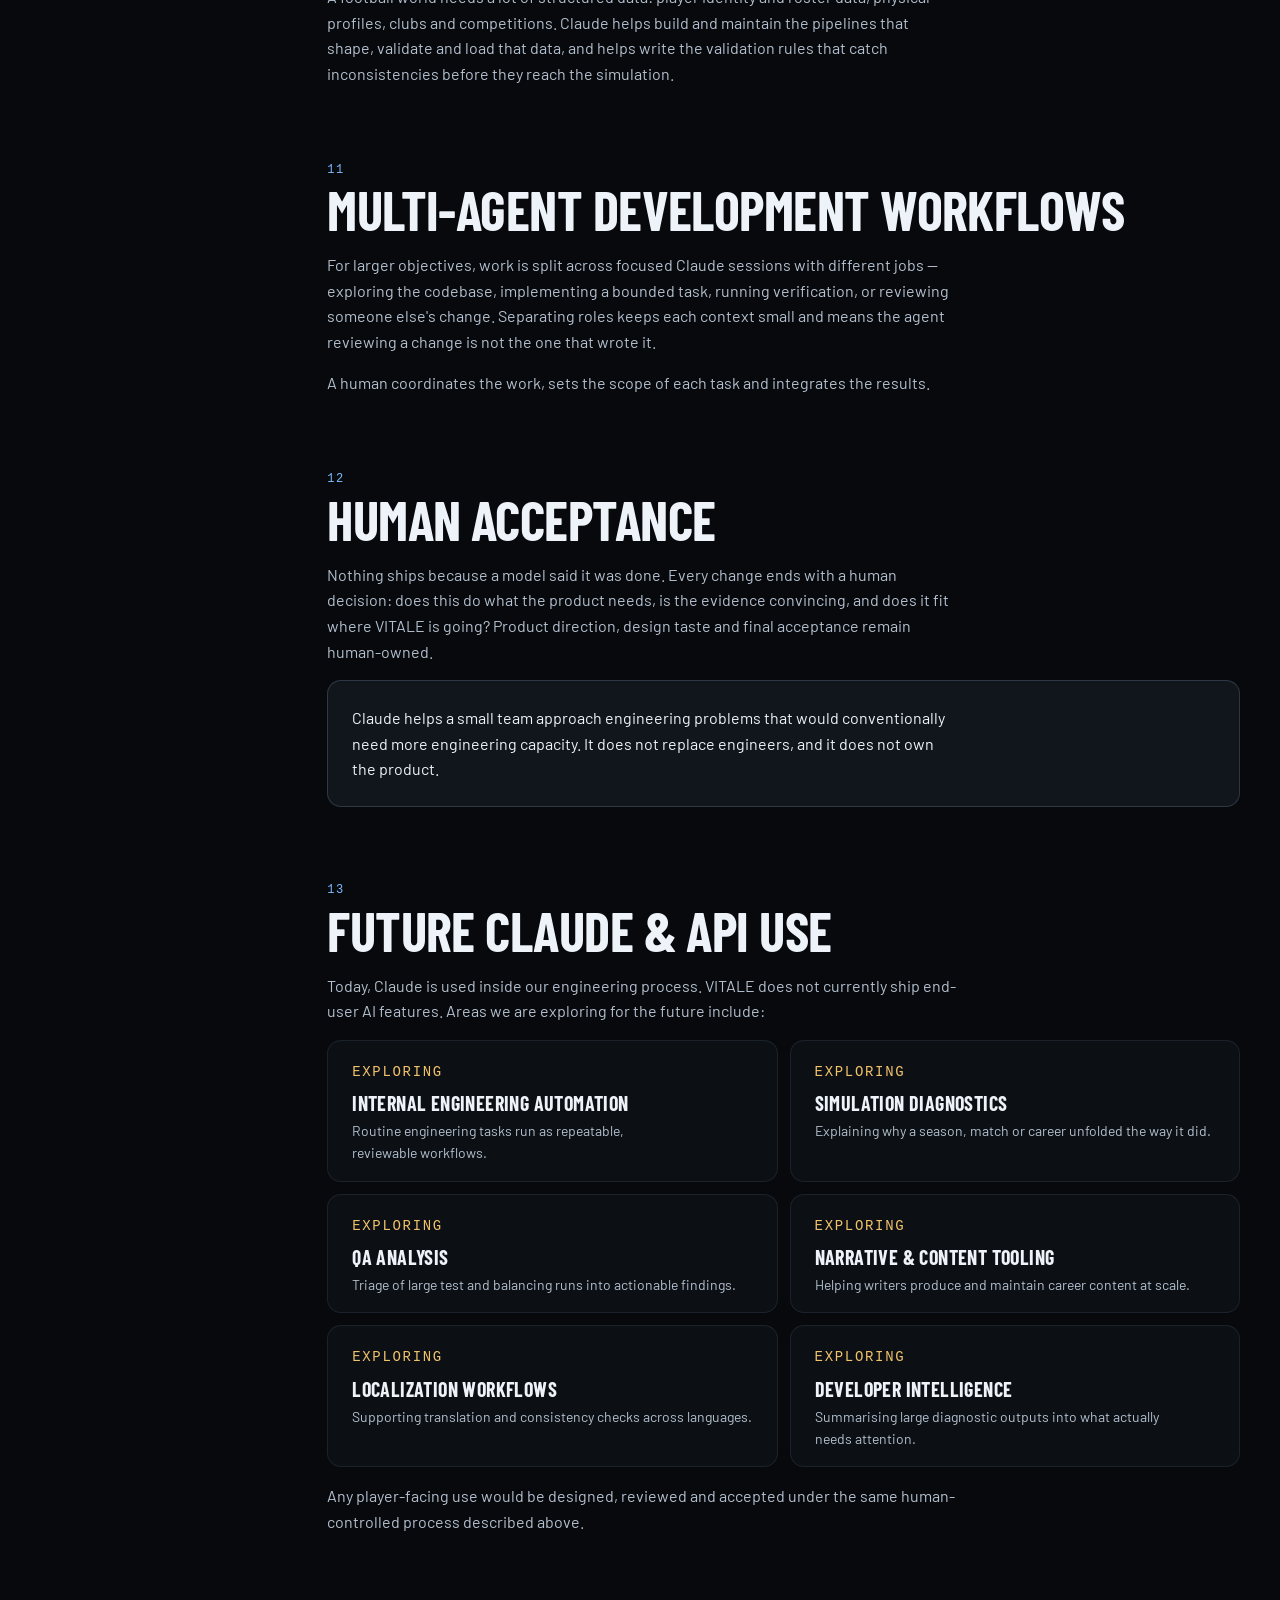
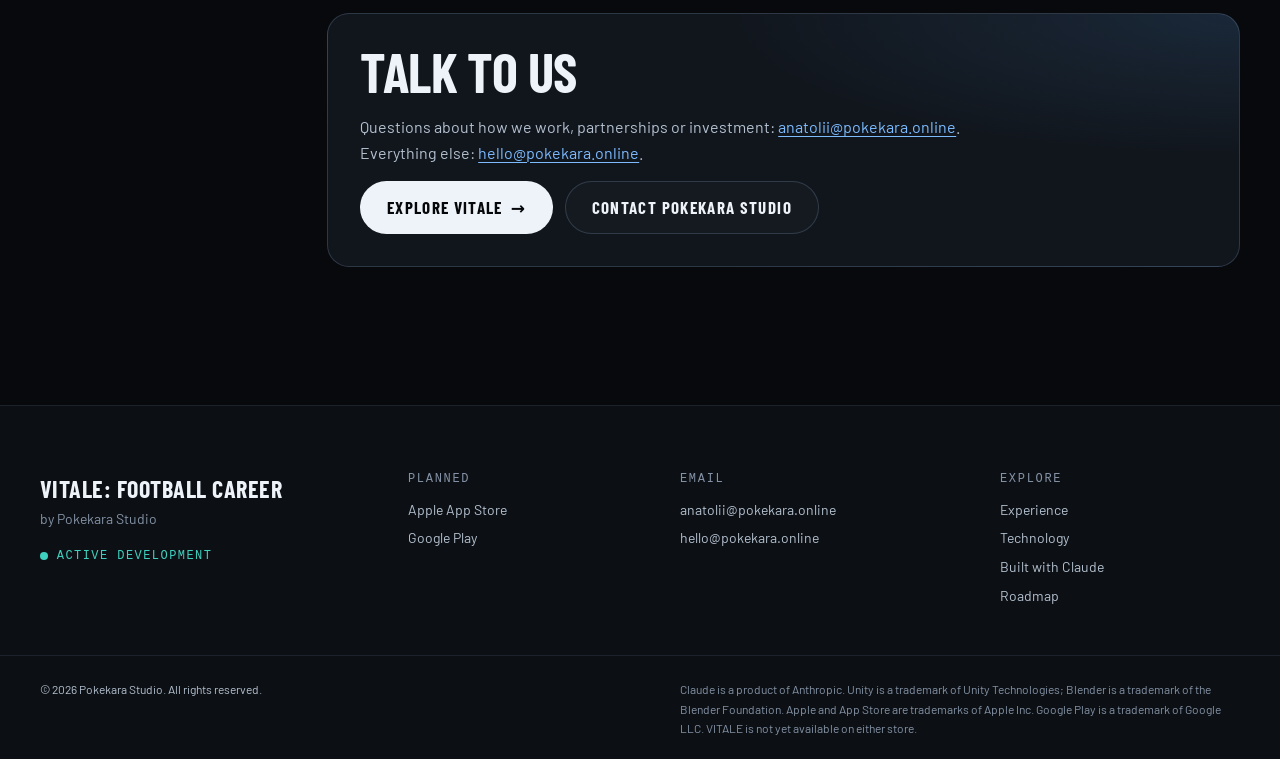
==== commit 6d0ebccd: "feat: align claude case study with v2 design Co-Authored-By: Claude Opus 5.5 <noreply@anthropic.com>" ====
--- a/claude/index.html
+++ b/claude/index.html
@@ -24,10 +24,13 @@
   <meta name="twitter:image" content="https://pokekara.online/assets/img/og-image.png">
 
   <link rel="icon" href="../favicon.svg" type="image/svg+xml">
+  <link rel="preconnect" href="https://fonts.googleapis.com">
+  <link rel="preconnect" href="https://fonts.gstatic.com" crossorigin>
+  <link rel="stylesheet" href="https://fonts.googleapis.com/css2?family=Barlow+Condensed:ital,wght@0,600;0,700;1,700&family=Barlow:wght@400;500;600&display=swap">
   <link rel="stylesheet" href="../assets/css/tokens.css">
   <link rel="stylesheet" href="../assets/css/base.css">
   <link rel="stylesheet" href="../assets/css/components.css">
-  <link rel="stylesheet" href="../assets/css/pages.css">
+  <link rel="stylesheet" href="../assets/css/claude.css">
   <link rel="stylesheet" href="../assets/css/responsive.css">
   <script>document.documentElement.classList.add("js");</script>
   <script src="../assets/js/main.js" defer></script>
@@ -35,29 +38,40 @@
 <body>
   <a class="skip-link" href="#main">Skip to content</a>
 
-  <header class="site-header is-scrolled" data-header>
+  <header class="site-header" data-header>
     <div class="container site-header__inner">
-      <a class="brand" href="../" aria-label="Pokekara Studio — home">
-        <svg class="brand__mark" viewBox="0 0 64 64" aria-hidden="true"><rect width="64" height="64" rx="14" fill="#0e131a"/><circle cx="32" cy="32" r="19" fill="none" stroke="#5aa9ff" stroke-width="3"/><path d="M24 20h10a8 8 0 0 1 0 16h-6v8" fill="none" stroke="#eef3f9" stroke-width="5" stroke-linecap="round" stroke-linejoin="round"/></svg>
-        <span class="brand__name">Pokekara <span>Studio</span></span>
+      <a class="brand" href="../" aria-label="VITALE: Football Career by Pokekara Studio, home">
+        <svg class="brand__mark" viewBox="0 0 64 64" aria-hidden="true"><path d="M32 4 56 13v19c0 14-10 24-24 28C18 56 8 46 8 32V13z" fill="#0e131a" stroke="#5aa9ff" stroke-width="3"/><path d="M21 21l11 24 11-24" fill="none" stroke="#eef3f9" stroke-width="5.5" stroke-linecap="round" stroke-linejoin="round"/></svg>
+        <span class="brand__text">
+          <span class="brand__name">VITALE</span>
+          <span class="brand__by">by Pokekara Studio</span>
+        </span>
       </a>
 
-      <button class="nav-toggle" type="button" aria-expanded="false" aria-controls="site-nav" data-nav-toggle>
-        <span class="nav-toggle__bars" aria-hidden="true"></span>
-        <span class="visually-hidden">Menu</span>
-      </button>
-
       <nav class="site-nav" id="site-nav" aria-label="Primary" data-nav>
-        <ul role="list">
-          <li><a href="../">Home</a></li>
-          <li><a href="../#vitale">VITALE</a></li>
-          <li><a href="./" aria-current="page">Built with Claude</a></li>
-          <li><a href="../#players">For Players</a></li>
-          <li><a href="../#investors">For Investors</a></li>
-          <li><a href="../#roadmap">Roadmap</a></li>
-          <li><a class="site-nav__cta" href="../#contact">Contact</a></li>
-        </ul>
+        <ol class="site-nav__list" role="list">
+          <li><a href="../#vitale"><span class="site-nav__num" aria-hidden="true">01</span>VITALE</a></li>
+          <li><a href="../#experience"><span class="site-nav__num" aria-hidden="true">02</span>Experience</a></li>
+          <li><a href="../#technology"><span class="site-nav__num" aria-hidden="true">03</span>Technology</a></li>
+          <li><a href="./" aria-current="page"><span class="site-nav__num" aria-hidden="true">04</span>Built with Claude</a></li>
+          <li><a href="../#studio"><span class="site-nav__num" aria-hidden="true">05</span>Studio</a></li>
+          <li><a href="../#roadmap"><span class="site-nav__num" aria-hidden="true">06</span>Roadmap</a></li>
+          <li class="site-nav__contact"><a href="../#contact"><span class="site-nav__num" aria-hidden="true">07</span>Contact</a></li>
+        </ol>
+        <div class="site-nav__meta">
+          <p><span class="pulse" aria-hidden="true"></span>In active development</p>
+          <p>Planned for the App Store &amp; Google Play</p>
+          <p><a href="mailto:hello@pokekara.online">hello@pokekara.online</a></p>
+        </div>
       </nav>
+
+      <div class="site-header__actions">
+        <a class="header-cta" href="../#contact">Contact</a>
+        <button class="nav-toggle" type="button" aria-expanded="false" aria-controls="site-nav" data-nav-toggle>
+          <span class="nav-toggle__bars" aria-hidden="true"></span>
+          <span class="visually-hidden">Menu</span>
+        </button>
+      </div>
     </div>
   </header>
 
@@ -73,7 +87,7 @@
           </nav>
           <p class="eyebrow">Engineering case study</p>
           <h1 class="display" id="cs-title">How Pokekara Builds VITALE with Claude</h1>
-          <p class="lead">Claude is part of how VITALE is engineered. It works as a force multiplier inside a human-controlled development process — helping a small independent studio reason about, build, test and review a football world made of interconnected simulation systems.</p>
+          <p class="lead">VITALE: Football Career is a mobile football career RPG built on deeply connected simulation systems. Claude is part of how we engineer it: a force multiplier inside a human-controlled process that helps a small independent studio reason about, build, test and review a football world.</p>
           <ul class="cs-meta" role="list">
             <li>AI-assisted engineering</li>
             <li>Human-controlled product</li>
@@ -88,6 +102,7 @@
         <p class="toc__title" id="toc-title">On this page</p>
         <ol>
           <li><a href="#why">Why Claude</a></li>
+          <li><a href="#where">Where Claude fits</a></li>
           <li><a href="#workflow">The workflow</a></li>
           <li><a href="#architecture">Architecture reasoning</a></li>
           <li><a href="#implementation">Implementation</a></li>
@@ -123,8 +138,19 @@
           </div>
         </section>
 
+        <section id="where" aria-labelledby="where-title">
+          <h2 id="where-title"><span class="num">02</span>Where Claude fits in VITALE</h2>
+          <p>VITALE is built in three layers: headless simulation systems that decide what happens, a Unity mobile client that shows it, and a Blender production pipeline for characters and high-impact career moments. Claude works on the engineering side of that picture.</p>
+          <div class="mini-grid">
+            <div class="mini"><h3>Simulation systems</h3><p>MatchEngine, WorldEngine, career systems, competitions and transfers: the main place Claude helps with architecture, implementation, tests and review.</p></div>
+            <div class="mini"><h3>Data &amp; tooling</h3><p>Data pipelines, validation rules, diagnostics and the internal tools that keep a large world consistent.</p></div>
+            <div class="mini"><h3>QA</h3><p>Regression analysis and deterministic checks across the systems above.</p></div>
+            <div class="mini"><h3>Product &amp; creative direction</h3><p>Game design, creative direction, scope and acceptance stay with people.</p></div>
+          </div>
+        </section>
+
         <section id="workflow" aria-labelledby="workflow-title">
-          <h2 id="workflow-title"><span class="num">02</span>The workflow</h2>
+          <h2 id="workflow-title"><span class="num">03</span>The workflow</h2>
           <p>Every meaningful change follows the same path. Claude participates in most stages; humans own the first and the last.</p>
           <ol class="flowline" role="list" aria-label="Development workflow">
             <li class="is-human">Product direction</li>
@@ -158,13 +184,13 @@
         </section>
 
         <section id="architecture" aria-labelledby="architecture-title">
-          <h2 id="architecture-title"><span class="num">03</span>Architecture reasoning</h2>
+          <h2 id="architecture-title"><span class="num">04</span>Architecture reasoning</h2>
           <p>Before implementation, we ask Claude to analyse the relevant parts of the repository: which systems are involved, where state lives, what depends on what, and which invariants must not break. This turns a vague objective into a concrete map of the change.</p>
           <p>Claude proposes options and trade-offs; a human chooses. Architectural decisions are made by people and written down, so the next change starts from an explicit foundation rather than from memory.</p>
         </section>
 
         <section id="implementation" aria-labelledby="implementation-title">
-          <h2 id="implementation-title"><span class="num">04</span>Implementation</h2>
+          <h2 id="implementation-title"><span class="num">05</span>Implementation</h2>
           <p>Large objectives are decomposed into bounded tasks. Each task has an explicit scope, constraints and acceptance criteria, and Claude implements against that brief — not against an open-ended request.</p>
           <pre class="term" aria-label="Structure of a typical task brief"><span class="c"># The shape of a typical task brief</span>
 OBJECTIVE    One bounded change, stated plainly
@@ -176,42 +202,42 @@
         </section>
 
         <section id="tests" aria-labelledby="tests-title">
-          <h2 id="tests-title"><span class="num">05</span>Test generation</h2>
+          <h2 id="tests-title"><span class="num">06</span>Test generation</h2>
           <p>Claude helps write automated tests alongside the code: unit tests for individual rules, scenario tests for multi-step simulation behaviour, and checks for edge cases a person might not think to try. Tests are treated as part of the change, not an afterthought.</p>
           <p>Because simulation systems interact, many of the most valuable tests describe outcomes across systems — for example, that a fatigue change does not silently break selection logic further down the chain.</p>
         </section>
 
         <section id="regression" aria-labelledby="regression-title">
-          <h2 id="regression-title"><span class="num">06</span>Regression analysis</h2>
+          <h2 id="regression-title"><span class="num">07</span>Regression analysis</h2>
           <p>When a change touches shared systems, Claude helps identify what could regress and why. It reads test output and diagnostic logs that are too long to inspect comfortably by hand, groups failures by likely cause, and points to where behaviour diverged.</p>
           <p>The goal is not just a green test run. It is understanding whether a changed result is a bug, an intended consequence, or a sign that a test needs to change — and that judgement stays with a human.</p>
         </section>
 
         <section id="review" aria-labelledby="review-title">
-          <h2 id="review-title"><span class="num">07</span>Independent review</h2>
+          <h2 id="review-title"><span class="num">08</span>Independent review</h2>
           <p>Implementation and review are kept separate. A review pass starts from a fresh context, reads the diff against the original brief, and is explicitly asked to challenge assumptions: missed edge cases, unintended side effects, scope creep, and places where the code does something other than what was asked.</p>
           <p>Findings are verified before they are acted on. A human decides which findings matter.</p>
         </section>
 
         <section id="determinism" aria-labelledby="determinism-title">
-          <h2 id="determinism-title"><span class="num">08</span>Deterministic validation</h2>
+          <h2 id="determinism-title"><span class="num">09</span>Deterministic validation</h2>
           <p>VITALE's MatchEngine is a headless simulation designed to be deterministic: given the same inputs and the same seed, it produces the same result. That property is what makes the simulation testable and balanceable over the long term.</p>
           <p>We use it as a safety net. Changes that should not affect outcomes can be checked for exactly that, and changes that should affect outcomes can be measured rather than eyeballed. Claude helps write these checks and interpret where results differ.</p>
         </section>
 
         <section id="data" aria-labelledby="data-title">
-          <h2 id="data-title"><span class="num">09</span>Data tooling</h2>
+          <h2 id="data-title"><span class="num">10</span>Data tooling</h2>
           <p>A football world needs a lot of structured data: player identity and roster data, physical profiles, clubs and competitions. Claude helps build and maintain the pipelines that shape, validate and load that data, and helps write the validation rules that catch inconsistencies before they reach the simulation.</p>
         </section>
 
         <section id="multi-agent" aria-labelledby="multi-agent-title">
-          <h2 id="multi-agent-title"><span class="num">10</span>Multi-agent development workflows</h2>
+          <h2 id="multi-agent-title"><span class="num">11</span>Multi-agent development workflows</h2>
           <p>For larger objectives, work is split across focused Claude sessions with different jobs — exploring the codebase, implementing a bounded task, running verification, or reviewing someone else's change. Separating roles keeps each context small and means the agent reviewing a change is not the one that wrote it.</p>
           <p>A human coordinates the work, sets the scope of each task and integrates the results.</p>
         </section>
 
         <section id="acceptance" aria-labelledby="acceptance-title">
-          <h2 id="acceptance-title"><span class="num">11</span>Human acceptance</h2>
+          <h2 id="acceptance-title"><span class="num">12</span>Human acceptance</h2>
           <p>Nothing ships because a model said it was done. Every change ends with a human decision: does this do what the product needs, is the evidence convincing, and does it fit where VITALE is going? Product direction, design taste and final acceptance remain human-owned.</p>
           <div class="callout">
             <p>Claude helps a small team approach engineering problems that would conventionally need more engineering capacity. It does not replace engineers, and it does not own the product.</p>
@@ -219,7 +245,7 @@
         </section>
 
         <section id="future" aria-labelledby="future-title">
-          <h2 id="future-title"><span class="num">12</span>Future Claude &amp; API use</h2>
+          <h2 id="future-title"><span class="num">13</span>Future Claude &amp; API use</h2>
           <p>Today, Claude is used inside our engineering process. VITALE does not currently ship end-user AI features. Areas we are exploring for the future include:</p>
           <div class="mini-grid">
             <div class="mini"><p class="mini__tag">Exploring</p><h3>Internal engineering automation</h3><p>Routine engineering tasks run as repeatable, reviewable workflows.</p></div>
@@ -232,11 +258,11 @@
           <p>Any player-facing use would be designed, reviewed and accepted under the same human-controlled process described above.</p>
         </section>
 
-        <section aria-labelledby="cs-contact-title">
+        <section class="cs-related" aria-labelledby="cs-contact-title">
           <h2 id="cs-contact-title">Talk to us</h2>
           <p>Questions about how we work, partnerships or investment: <a href="mailto:anatolii@pokekara.online">anatolii@pokekara.online</a>. Everything else: <a href="mailto:hello@pokekara.online">hello@pokekara.online</a>.</p>
           <div class="btn-row">
-            <a class="btn btn--primary" href="../#vitale">Explore VITALE <span aria-hidden="true">→</span></a>
+            <a class="btn btn--primary" href="../#experience">Explore VITALE <span aria-hidden="true">→</span></a>
             <a class="btn btn--ghost" href="../#contact">Contact Pokekara Studio</a>
           </div>
         </section>
@@ -247,9 +273,9 @@
   <footer class="site-footer">
     <div class="container site-footer__grid">
       <div>
-        <p class="site-footer__brand">Pokekara Studio</p>
-        <p class="muted">VITALE: Football Career</p>
-        <p class="site-footer__status"><span class="pulse" aria-hidden="true"></span>Active Development</p>
+        <p class="site-footer__brand">VITALE: Football Career</p>
+        <p class="muted">by Pokekara Studio</p>
+        <p class="site-footer__status"><span class="pulse" aria-hidden="true"></span>Active development</p>
       </div>
       <div>
         <p class="site-footer__label">Planned</p>
@@ -268,7 +294,8 @@
       <div>
         <p class="site-footer__label">Explore</p>
         <ul role="list">
-          <li><a href="../#vitale">VITALE</a></li>
+          <li><a href="../#experience">Experience</a></li>
+          <li><a href="../#technology">Technology</a></li>
           <li><a href="./">Built with Claude</a></li>
           <li><a href="../#roadmap">Roadmap</a></li>
         </ul>
@@ -276,7 +303,7 @@
     </div>
     <div class="container site-footer__base">
       <p>© 2026 Pokekara Studio. All rights reserved.</p>
-      <p class="muted">Claude is a product of Anthropic. Apple and App Store are trademarks of Apple Inc. Google Play is a trademark of Google LLC. VITALE is not yet available on either store.</p>
+      <p class="muted">Claude is a product of Anthropic. Unity is a trademark of Unity Technologies; Blender is a trademark of the Blender Foundation. Apple and App Store are trademarks of Apple Inc. Google Play is a trademark of Google LLC. VITALE is not yet available on either store.</p>
     </div>
   </footer>
 </body>
--- a/assets/css/tokens.css
+++ b/assets/css/tokens.css
@@ -26,10 +26,12 @@
   --c-teal-soft: rgba(63, 209, 191, 0.10);
   --c-pitch: #1b3a2c;
   --c-warn: #f2c26b;
+  --c-gold: #e9c46a;
+  --c-floodlight: rgba(200, 225, 255, 0.10);
 
-  /* Type */
-  --font-sans: "Inter", "Segoe UI Variable Text", "Segoe UI", system-ui, -apple-system, BlinkMacSystemFont, "Helvetica Neue", Arial, sans-serif;
-  --font-display: "Inter Tight", "Segoe UI Variable Display", "Segoe UI", system-ui, -apple-system, BlinkMacSystemFont, "Helvetica Neue", Arial, sans-serif;
+  /* Type — Barlow (text) + Barlow Condensed (display): sporty, kit-number feel */
+  --font-sans: "Barlow", "Segoe UI", system-ui, -apple-system, BlinkMacSystemFont, "Helvetica Neue", Arial, sans-serif;
+  --font-display: "Barlow Condensed", "Arial Narrow", "Segoe UI", system-ui, sans-serif;
   --font-mono: ui-monospace, "Cascadia Code", "SF Mono", Menlo, Consolas, monospace;
 
   --fs-xs: 0.75rem;
@@ -40,6 +42,7 @@
   --fs-xl: clamp(1.5rem, 1.25rem + 1.1vw, 2.125rem);
   --fs-2xl: clamp(2rem, 1.5rem + 2.4vw, 3.5rem);
   --fs-3xl: clamp(2.375rem, 1.6rem + 3.8vw, 5.25rem);
+  --fs-hero: clamp(3.25rem, 1.8rem + 7.2vw, 8.5rem);
 
   --lh-tight: 1.04;
   --lh-snug: 1.2;
--- a/assets/css/base.css
+++ b/assets/css/base.css
@@ -56,8 +56,8 @@
 h3,
 h4 {
   font-family: var(--font-display);
-  font-weight: 650;
-  letter-spacing: -0.025em;
+  font-weight: 700;
+  letter-spacing: -0.01em;
   line-height: var(--lh-snug);
   text-wrap: balance;
 }
@@ -180,15 +180,17 @@
 
 .display {
   font-size: var(--fs-3xl);
-  line-height: var(--lh-tight);
-  letter-spacing: -0.04em;
+  line-height: 0.95;
+  letter-spacing: -0.01em;
   font-weight: 700;
+  text-transform: uppercase;
 }
 
 .h2 {
   font-size: var(--fs-2xl);
-  line-height: 1.08;
-  letter-spacing: -0.035em;
+  line-height: 0.98;
+  letter-spacing: -0.005em;
+  text-transform: uppercase;
 }
 
 .h3 {
--- a/assets/css/components.css
+++ b/assets/css/components.css
@@ -40,63 +40,119 @@
 }
 
 .brand__mark {
-  width: 32px;
-  height: 32px;
+  width: 34px;
+  height: 34px;
+}
+
+.brand__text {
+  display: grid;
+  line-height: 1;
 }
 
 .brand__name {
   font-family: var(--font-display);
-  font-weight: 650;
-  font-size: 1.0625rem;
-  letter-spacing: -0.02em;
-}
-
-.brand__name span {
+  font-weight: 700;
+  font-size: 1.5rem;
+  letter-spacing: 0.08em;
+}
+
+.brand__by {
+  margin-top: 0.2rem;
+  font-size: 0.6875rem;
+  font-weight: 500;
+  letter-spacing: 0.06em;
   color: var(--c-text-3);
-  font-weight: 500;
-}
-
-/* Nav */
-.site-nav ul {
+}
+
+.site-header__actions {
   display: flex;
   align-items: center;
-  gap: 0.25rem;
-  list-style: none;
+  gap: var(--space-3);
+}
+
+/* Nav (desktop) */
+.site-nav__list {
+  display: flex;
+  align-items: center;
+  gap: clamp(0.25rem, 1.2vw, 1.25rem);
   margin: 0;
   padding: 0;
-}
-
-.site-nav a {
+  list-style: none;
+}
+
+.site-nav__list a {
+  position: relative;
+  display: inline-flex;
+  align-items: center;
+  min-height: 44px;
+  padding: 0 0.35rem;
+  color: var(--c-text-2);
+  font-family: var(--font-display);
+  font-size: 1rem;
+  font-weight: 600;
+  letter-spacing: 0.08em;
+  text-transform: uppercase;
+  text-decoration: none;
+  white-space: nowrap;
+  transition: color var(--dur) var(--ease);
+}
+
+.site-nav__list a::after {
+  content: "";
+  position: absolute;
+  left: 0.35rem;
+  right: 0.35rem;
+  bottom: 8px;
+  height: 2px;
+  background: var(--c-accent);
+  transform: scaleX(0);
+  transform-origin: left;
+  transition: transform var(--dur) var(--ease);
+}
+
+.site-nav__list a:hover,
+.site-nav__list a[aria-current="page"],
+.site-nav__list a.is-active {
+  color: var(--c-text);
+}
+
+.site-nav__list a:hover::after,
+.site-nav__list a[aria-current="page"]::after,
+.site-nav__list a.is-active::after {
+  transform: scaleX(1);
+}
+
+.site-nav__num,
+.site-nav__meta {
+  display: none;
+}
+
+/* Contact sits in the header CTA on desktop and in the menu list when collapsed */
+@media (min-width: 1101px) {
+  .site-nav__contact {
+    display: none;
+  }
+}
+
+.header-cta {
   display: inline-flex;
   align-items: center;
   min-height: 40px;
-  padding: 0.4rem 0.75rem;
+  padding: 0 1.1rem;
+  border: 1px solid var(--c-line-strong);
   border-radius: 999px;
-  color: var(--c-text-2);
-  font-size: var(--fs-sm);
-  font-weight: 500;
-  text-decoration: none;
-  white-space: nowrap;
-  transition: color var(--dur) var(--ease), background-color var(--dur) var(--ease);
-}
-
-.site-nav a:hover,
-.site-nav a[aria-current="page"] {
-  color: var(--c-text);
-  background: rgba(255, 255, 255, 0.05);
-}
-
-.site-nav a.is-active {
-  color: var(--c-accent-strong);
-}
-
-.site-nav a.site-nav__cta {
-  margin-left: 0.35rem;
-  color: var(--c-text);
-  border: 1px solid var(--c-line-strong);
-}
-
-.site-nav a.site-nav__cta:hover {
+  color: var(--c-text);
+  font-family: var(--font-display);
+  font-size: 0.9375rem;
+  font-weight: 600;
+  letter-spacing: 0.08em;
+  text-transform: uppercase;
+  text-decoration: none;
+  transition: border-color var(--dur) var(--ease), background-color var(--dur) var(--ease);
+}
+
+.header-cta:hover {
+  color: var(--c-text);
   border-color: var(--c-accent);
   background: var(--c-accent-soft);
 }
@@ -173,13 +229,15 @@
   align-items: center;
   justify-content: center;
   gap: 0.5rem;
-  min-height: 48px;
-  padding: 0.75rem 1.35rem;
+  min-height: 52px;
+  padding: 0.75rem 1.6rem;
   border-radius: 999px;
   border: 1px solid transparent;
-  font-size: 0.9375rem;
-  font-weight: 600;
-  letter-spacing: -0.005em;
+  font-family: var(--font-display);
+  font-size: 1.0625rem;
+  font-weight: 700;
+  letter-spacing: 0.08em;
+  text-transform: uppercase;
   text-decoration: none;
   text-align: center;
   transition: transform var(--dur) var(--ease), background-color var(--dur) var(--ease), border-color var(--dur) var(--ease), box-shadow var(--dur) var(--ease), color var(--dur) var(--ease);
@@ -303,8 +361,9 @@
 .site-footer__brand {
   font-family: var(--font-display);
   font-size: var(--fs-lg);
-  font-weight: 650;
-  letter-spacing: -0.02em;
+  font-weight: 700;
+  letter-spacing: 0.02em;
+  text-transform: uppercase;
   color: var(--c-text);
 }
 
@@ -340,5 +399,26 @@
 }
 
 .site-footer__base .muted {
-  max-width: 60ch;
-}
+  max-width: 80ch;
+}
+
+/* Text link with arrow */
+.text-link {
+  display: inline-flex;
+  align-items: center;
+  gap: 0.5rem;
+  font-family: var(--font-display);
+  font-size: 1.0625rem;
+  font-weight: 700;
+  letter-spacing: 0.06em;
+  text-transform: uppercase;
+  text-decoration: none;
+}
+
+.text-link span {
+  transition: transform var(--dur) var(--ease);
+}
+
+.text-link:hover span {
+  transform: translateX(4px);
+}
--- a/assets/css/claude.css
+++ b/assets/css/claude.css
@@ -0,0 +1,367 @@
+/* /claude/ case study page */
+.cs-hero {
+  position: relative;
+  padding-top: clamp(3.5rem, 2rem + 6vw, 7rem);
+  padding-bottom: clamp(3rem, 2rem + 4vw, 5rem);
+  border-bottom: 1px solid var(--c-line);
+  background:
+    radial-gradient(60% 70% at 85% 0%, rgba(90, 169, 255, 0.14), transparent 70%),
+    radial-gradient(40% 50% at 0% 100%, rgba(63, 209, 191, 0.06), transparent 70%),
+    var(--c-bg);
+}
+
+.cs-hero__inner {
+  display: grid;
+  gap: var(--space-5);
+  max-width: 900px;
+}
+
+.breadcrumb {
+  font-size: var(--fs-sm);
+  color: var(--c-text-3);
+}
+
+.breadcrumb ol {
+  display: flex;
+  flex-wrap: wrap;
+  gap: 0.5rem;
+  list-style: none;
+  margin: 0;
+  padding: 0;
+}
+
+.breadcrumb li + li::before {
+  content: "/";
+  margin-right: 0.5rem;
+  color: var(--c-text-3);
+}
+
+.breadcrumb a {
+  color: var(--c-text-2);
+}
+
+.cs-hero .display {
+  font-size: clamp(2.75rem, 1.5rem + 5vw, 6rem);
+  line-height: 0.9;
+}
+
+.cs-meta {
+  display: flex;
+  flex-wrap: wrap;
+  gap: 0.5rem;
+  list-style: none;
+  margin: 0;
+  padding: 0;
+}
+
+.cs-meta li {
+  padding: 0.3rem 0.75rem;
+  border-radius: 999px;
+  border: 1px solid var(--c-line-strong);
+  font-family: var(--font-mono);
+  font-size: var(--fs-xs);
+  color: var(--c-text-2);
+}
+
+.cs-layout {
+  display: grid;
+  grid-template-columns: 220px minmax(0, 1fr);
+  gap: clamp(2rem, 1rem + 4vw, 5rem);
+  align-items: start;
+  padding-block: var(--space-section);
+}
+
+.toc {
+  position: sticky;
+  top: calc(var(--header-h) + 2rem);
+  font-size: var(--fs-sm);
+}
+
+.toc__title {
+  margin-bottom: var(--space-3);
+  font-family: var(--font-mono);
+  font-size: 0.6875rem;
+  letter-spacing: 0.16em;
+  text-transform: uppercase;
+  color: var(--c-text-3);
+}
+
+.toc ol {
+  display: grid;
+  gap: 0.1rem;
+  list-style: none;
+  margin: 0;
+  padding: 0;
+  border-left: 1px solid var(--c-line);
+}
+
+.toc a {
+  display: block;
+  margin-left: -1px;
+  padding: 0.35rem 0 0.35rem 0.9rem;
+  border-left: 1px solid transparent;
+  color: var(--c-text-3);
+  text-decoration: none;
+}
+
+.toc a:hover,
+.toc a.is-active {
+  color: var(--c-text);
+  border-left-color: var(--c-accent);
+}
+
+.prose {
+  display: grid;
+  gap: clamp(3.5rem, 2.5rem + 3vw, 5.5rem);
+  min-width: 0;
+}
+
+.prose section {
+  display: grid;
+  gap: var(--space-4);
+  scroll-margin-top: calc(var(--header-h) + 24px);
+}
+
+.prose h2 {
+  font-size: var(--fs-2xl);
+  line-height: 0.95;
+  text-transform: uppercase;
+}
+
+.prose h2 .num {
+  display: block;
+  margin-bottom: var(--space-2);
+  font-family: var(--font-mono);
+  font-size: var(--fs-xs);
+  font-weight: 500;
+  letter-spacing: 0.14em;
+  color: var(--c-accent-strong);
+}
+
+.prose h3 {
+  font-size: 1.25rem;
+  letter-spacing: 0.02em;
+  text-transform: uppercase;
+}
+
+.prose p,
+.prose li {
+  color: var(--c-text-2);
+  max-width: 70ch;
+}
+
+.prose ul:not([role]) {
+  display: grid;
+  gap: 0.5rem;
+  margin: 0;
+  padding-left: 1.2rem;
+}
+
+.prose ul:not([role]) li::marker {
+  color: var(--c-accent);
+}
+
+.callout {
+  padding: var(--space-5);
+  border-radius: var(--radius);
+  border: 1px solid var(--c-line-strong);
+  background: var(--c-surface);
+}
+
+.callout--teal {
+  border-color: rgba(63, 209, 191, 0.35);
+  background: var(--c-teal-soft);
+}
+
+.callout p {
+  color: var(--c-text);
+}
+
+.callout__label {
+  margin-bottom: var(--space-2);
+  font-family: var(--font-mono);
+  font-size: 0.6875rem;
+  letter-spacing: 0.14em;
+  text-transform: uppercase;
+  color: var(--c-teal) !important;
+}
+
+.flowline {
+  display: flex;
+  flex-wrap: wrap;
+  align-items: center;
+  gap: 0.5rem;
+  list-style: none;
+  margin: 0;
+  padding: var(--space-5);
+  border-radius: var(--radius);
+  border: 1px solid var(--c-line);
+  background: var(--c-bg-raised);
+  font-family: var(--font-mono);
+  font-size: var(--fs-xs);
+}
+
+.flowline li {
+  display: inline-flex;
+  align-items: center;
+  gap: 0.5rem;
+  color: var(--c-text) !important;
+}
+
+.flowline li:not(:last-child)::after {
+  content: "→";
+  color: var(--c-accent);
+}
+
+.flowline li.is-human {
+  color: var(--c-teal) !important;
+}
+
+.split-table {
+  display: grid;
+  grid-template-columns: 1fr 1fr;
+  border-radius: var(--radius);
+  border: 1px solid var(--c-line-strong);
+  overflow: hidden;
+}
+
+.split-table > div {
+  padding: var(--space-5);
+}
+
+.split-table > div + div {
+  border-left: 1px solid var(--c-line-strong);
+}
+
+.split-table h3 {
+  margin-bottom: var(--space-3);
+  font-family: var(--font-mono);
+  font-size: var(--fs-xs);
+  font-weight: 500;
+  letter-spacing: 0.14em;
+  text-transform: uppercase;
+}
+
+.split-table__human {
+  background: var(--c-teal-soft);
+}
+
+.split-table__human h3 {
+  color: var(--c-teal);
+}
+
+.split-table__claude h3 {
+  color: var(--c-accent-strong);
+}
+
+.split-table ul {
+  display: grid;
+  gap: 0.45rem;
+  margin: 0;
+  padding-left: 1.1rem;
+}
+
+.mini-grid {
+  display: grid;
+  grid-template-columns: repeat(2, minmax(0, 1fr));
+  gap: var(--space-3);
+}
+
+.mini {
+  padding: var(--space-4) var(--space-5);
+  border-radius: var(--radius);
+  border: 1px solid var(--c-line);
+  background: var(--c-bg-raised);
+}
+
+.mini h3 {
+  margin-bottom: 0.3rem;
+}
+
+.mini p {
+  font-size: var(--fs-sm);
+}
+
+.mini__tag {
+  display: inline-block;
+  margin-bottom: 0.5rem;
+  font-family: var(--font-mono);
+  font-size: 0.6875rem;
+  letter-spacing: 0.12em;
+  text-transform: uppercase;
+  color: var(--c-warn) !important;
+}
+
+.term {
+  margin: 0;
+  padding: var(--space-5);
+  border-radius: var(--radius);
+  border: 1px solid var(--c-line-strong);
+  background: #05070a;
+  font-family: var(--font-mono);
+  font-size: var(--fs-xs);
+  line-height: 1.75;
+  color: var(--c-text-2);
+  overflow-x: auto;
+  white-space: pre;
+}
+
+.term .ok {
+  color: var(--c-teal);
+}
+
+.term .c {
+  color: var(--c-text-3);
+}
+
+.cs-related {
+  display: grid;
+  gap: var(--space-4);
+  padding: var(--space-6);
+  border-radius: var(--radius-lg);
+  border: 1px solid var(--c-line-strong);
+  background:
+    radial-gradient(80% 80% at 100% 0%, rgba(90, 169, 255, 0.12), transparent 70%),
+    var(--c-surface);
+}
+
+/* Responsive */
+@media (max-width: 960px) {
+  .cs-layout {
+    grid-template-columns: 1fr;
+  }
+
+  .toc {
+    position: static;
+    padding: var(--space-5);
+    border-radius: var(--radius);
+    border: 1px solid var(--c-line);
+    background: var(--c-bg-raised);
+  }
+
+  .toc ol {
+    grid-template-columns: repeat(2, minmax(0, 1fr));
+    border-left: 0;
+  }
+
+  .toc a {
+    padding-left: 0;
+    border-left: 0;
+  }
+}
+
+@media (max-width: 720px) {
+  .split-table,
+  .mini-grid {
+    grid-template-columns: 1fr;
+  }
+
+  .split-table > div + div {
+    border-left: 0;
+    border-top: 1px solid var(--c-line-strong);
+  }
+
+  .toc ol {
+    grid-template-columns: 1fr;
+  }
+}
--- a/assets/css/responsive.css
+++ b/assets/css/responsive.css
@@ -1,4 +1,5 @@
-/* Responsive layer — large desktop → 320px */
+/* Shared responsive layer: header, navigation, footer.
+   Section-specific breakpoints live next to their sections in home.css and claude.css. */
 
 @media (min-width: 1600px) {
   :root {
@@ -10,8 +11,8 @@
 @media (max-width: 1100px) {
   /* Without JS the nav stays visible as a scrollable row under the brand. */
   html:not(.js) .site-header {
+    position: relative;
     height: auto;
-    position: relative;
   }
 
   html:not(.js) .site-header__inner {
@@ -20,13 +21,13 @@
   }
 
   html:not(.js) .site-nav {
+    order: 3;
     width: 100%;
     overflow-x: auto;
   }
 
   html:not(.js) .hero {
     margin-top: 0;
-    padding-top: clamp(2.5rem, 1rem + 6vw, 6rem);
   }
 
   .js .nav-toggle {
@@ -36,10 +37,15 @@
   .js .site-nav {
     position: fixed;
     inset: var(--header-h) 0 0 0;
+    display: flex;
+    flex-direction: column;
+    justify-content: space-between;
+    gap: var(--space-6);
+    padding: var(--space-5) var(--gutter) var(--space-6);
     overflow-y: auto;
-    padding: var(--space-4) var(--gutter) var(--space-6);
-    background: var(--c-bg);
-    border-bottom: 1px solid var(--c-line);
+    background:
+      radial-gradient(70% 40% at 100% 0%, rgba(90, 169, 255, 0.12), transparent 70%),
+      var(--c-bg);
     visibility: hidden;
     opacity: 0;
     transform: translateY(-8px);
@@ -53,303 +59,102 @@
     transition: opacity var(--dur) var(--ease), transform var(--dur) var(--ease), visibility 0s;
   }
 
-  .js .site-nav ul {
-    flex-direction: column;
-    align-items: stretch;
-    gap: 0;
-  }
-
-  .js .site-nav li + li {
-    border-top: 1px solid var(--c-line);
-  }
-
-  .js .site-nav a {
-    display: flex;
-    min-height: 56px;
-    padding-inline: 0.25rem;
-    border-radius: 0;
-    font-size: var(--fs-lg);
-    font-family: var(--font-display);
-    letter-spacing: -0.02em;
-    color: var(--c-text);
-  }
-
-  .js .site-nav a:hover,
-  .js .site-nav a[aria-current="page"],
-  .js .site-nav a.is-active {
-    background: transparent;
-    color: var(--c-accent-strong);
-  }
-
-  .js .site-nav a.site-nav__cta {
-    justify-content: center;
-    margin: var(--space-5) 0 0;
-    border-radius: 999px;
-    background: var(--c-text);
-    color: #05070a;
-    font-size: var(--fs-base);
-    font-family: var(--font-sans);
-  }
-
-  .js .site-nav li:last-child {
-    border-top: 0;
-  }
-
-  .js body.nav-open {
-    overflow: hidden;
-  }
-
   /* A backdrop-filter on the header would become the containing block of the fixed menu panel. */
   .js .site-header.is-open {
     background: var(--c-bg);
     -webkit-backdrop-filter: none;
     backdrop-filter: none;
   }
+
+  .js .site-nav__list {
+    flex-direction: column;
+    align-items: stretch;
+    gap: 0;
+  }
+
+  .js .site-nav__list li {
+    border-bottom: 1px solid var(--c-line);
+  }
+
+  .js .site-nav__list a {
+    display: flex;
+    align-items: baseline;
+    gap: 1rem;
+    min-height: 64px;
+    padding: 0.6rem 0;
+    font-size: clamp(1.75rem, 1.2rem + 3vw, 2.5rem);
+    font-weight: 700;
+    letter-spacing: 0.02em;
+    color: var(--c-text);
+  }
+
+  .js .site-nav__list a::after {
+    display: none;
+  }
+
+  .js .site-nav__list a:hover,
+  .js .site-nav__list a.is-active,
+  .js .site-nav__list a[aria-current="page"] {
+    color: var(--c-accent-strong);
+  }
+
+  .js .site-nav__num {
+    display: inline;
+    font-family: var(--font-mono);
+    font-size: 0.75rem;
+    font-weight: 500;
+    letter-spacing: 0.1em;
+    color: var(--c-text-3);
+  }
+
+  .js .site-nav__meta {
+    display: grid;
+    gap: 0.4rem;
+    font-size: var(--fs-sm);
+    color: var(--c-text-2);
+  }
+
+  .js .site-nav__meta p:first-child {
+    display: inline-flex;
+    align-items: center;
+    gap: 0.55rem;
+    color: var(--c-teal);
+    font-family: var(--font-mono);
+    font-size: var(--fs-xs);
+    letter-spacing: 0.12em;
+    text-transform: uppercase;
+  }
+
+  .js body.nav-open {
+    overflow: hidden;
+  }
 }
 
-/* Tablet */
 @media (max-width: 960px) {
-  .hero__inner {
-    grid-template-columns: 1fr;
-  }
-
-  .hero__copy .display {
-    max-width: 16ch;
-  }
-
-  .hero__visual {
-    margin-top: var(--space-4);
-  }
-
-  .bento {
-    grid-template-columns: repeat(2, minmax(0, 1fr));
-  }
-
-  .tile,
-  .tile--wide {
-    grid-column: span 1;
-  }
-
-  .tile--hero {
-    grid-column: span 2;
-    grid-row: auto;
-    min-height: 0;
-  }
-
-  .tile--wide,
-  .tile--wealth {
-    grid-column: span 2;
-  }
-
-  .globe {
-    width: 96px;
-    height: 96px;
-  }
-
-  .arch {
-    grid-template-columns: 1fr;
-  }
-
-  .arch__qa {
-    grid-column: 1;
-    grid-row: auto;
-  }
-
-  .claude-sec__grid,
-  .players__grid,
-  .about__grid {
-    grid-template-columns: 1fr;
-  }
-
-  .claude-sec__head,
-  .players__head {
-    position: static;
-  }
-
-  .stages {
-    grid-template-columns: repeat(2, minmax(0, 1fr));
-  }
-
-  .thesis {
-    grid-template-columns: repeat(2, minmax(0, 1fr));
-  }
-
   .site-footer__grid {
     grid-template-columns: repeat(2, minmax(0, 1fr));
   }
-
-  .cs-layout {
-    grid-template-columns: 1fr;
-  }
-
-  .toc {
-    position: static;
-    padding: var(--space-5);
-    border-radius: var(--radius);
-    border: 1px solid var(--c-line);
-    background: var(--c-bg-raised);
-  }
-
-  .toc ol {
-    grid-template-columns: repeat(2, minmax(0, 1fr));
-    border-left: 0;
-  }
-
-  .toc a {
-    padding-left: 0;
-    border-left: 0;
-  }
 }
 
-/* Phone */
 @media (max-width: 720px) {
-  .hero__status {
-    grid-template-columns: 1fr;
-  }
-
-  .float-tag--a {
-    left: 0;
-    top: 8%;
-  }
-
-  .float-tag--b {
-    right: 0;
-    bottom: 16%;
-  }
-
-  .bento {
-    grid-template-columns: 1fr;
-  }
-
-  .tile,
-  .tile--hero,
-  .tile--wide {
-    grid-column: 1;
-  }
-
-  .tile--wide {
-    flex-direction: column;
-    align-items: flex-start;
-  }
-
-  .globe {
-    display: none;
-  }
-
-  .world-viz {
-    height: 150px;
-  }
-
-  .focus-note {
-    grid-template-columns: 1fr;
-    gap: var(--space-3);
-  }
-
-  .arch__layer {
-    grid-template-columns: 1fr;
-    gap: var(--space-2);
-  }
-
-  .arch__row--3 {
-    grid-template-columns: 1fr;
-  }
-
-  .arch__layer + .arch__layer {
-    margin-top: var(--space-3);
-  }
-
-  .pipeline__step {
-    grid-template-columns: 36px 1fr;
-  }
-
-  .pipeline__tag {
-    grid-column: 2;
-    justify-self: start;
-  }
-
-  .story {
-    grid-template-columns: 2.5rem 1fr;
-    padding-block: var(--space-5);
-  }
-
-  .story h3 {
-    font-size: var(--fs-lg);
-  }
-
-  .players .career-line {
-    grid-template-columns: 1fr;
-    gap: var(--space-4);
-    padding-left: 1.75rem;
-  }
-
-  .career-line::before {
-    left: 5px;
-    right: auto;
-    top: 6px;
-    bottom: 6px;
-    width: 1px;
-    height: auto;
-    background: linear-gradient(180deg, var(--c-teal), var(--c-accent) 60%, rgba(90, 169, 255, 0.1));
-  }
-
-  .career-line li {
-    padding-top: 0;
-  }
-
-  .career-line li::before {
-    top: 3px;
-    left: -1.75rem;
-  }
-
-  .thesis {
-    grid-template-columns: 1fr;
-  }
-
-  .stages {
-    grid-template-columns: 1fr;
-  }
-
   .site-footer__grid {
     grid-template-columns: 1fr;
     gap: var(--space-5);
   }
-
-  .split-table,
-  .mini-grid {
-    grid-template-columns: 1fr;
-  }
-
-  .split-table > div + div {
-    border-left: 0;
-    border-top: 1px solid var(--c-line-strong);
-  }
-
-  .toc ol {
-    grid-template-columns: 1fr;
-  }
 }
 
-/* Small phones */
-@media (max-width: 400px) {
-  .brand__name span {
+@media (max-width: 480px) {
+  .header-cta {
     display: none;
   }
 
   .btn-row .btn {
     width: 100%;
   }
+}
 
-  .float-tag {
-    font-size: 0.6875rem;
-    padding: 0.45rem 0.65rem;
-  }
-
-  .phone {
-    width: min(100%, 270px);
-  }
-
-  .pipeline__step {
-    padding-inline: 1rem;
-    gap: var(--space-3);
+@media (max-width: 360px) {
+  .brand__by {
+    display: none;
   }
 }
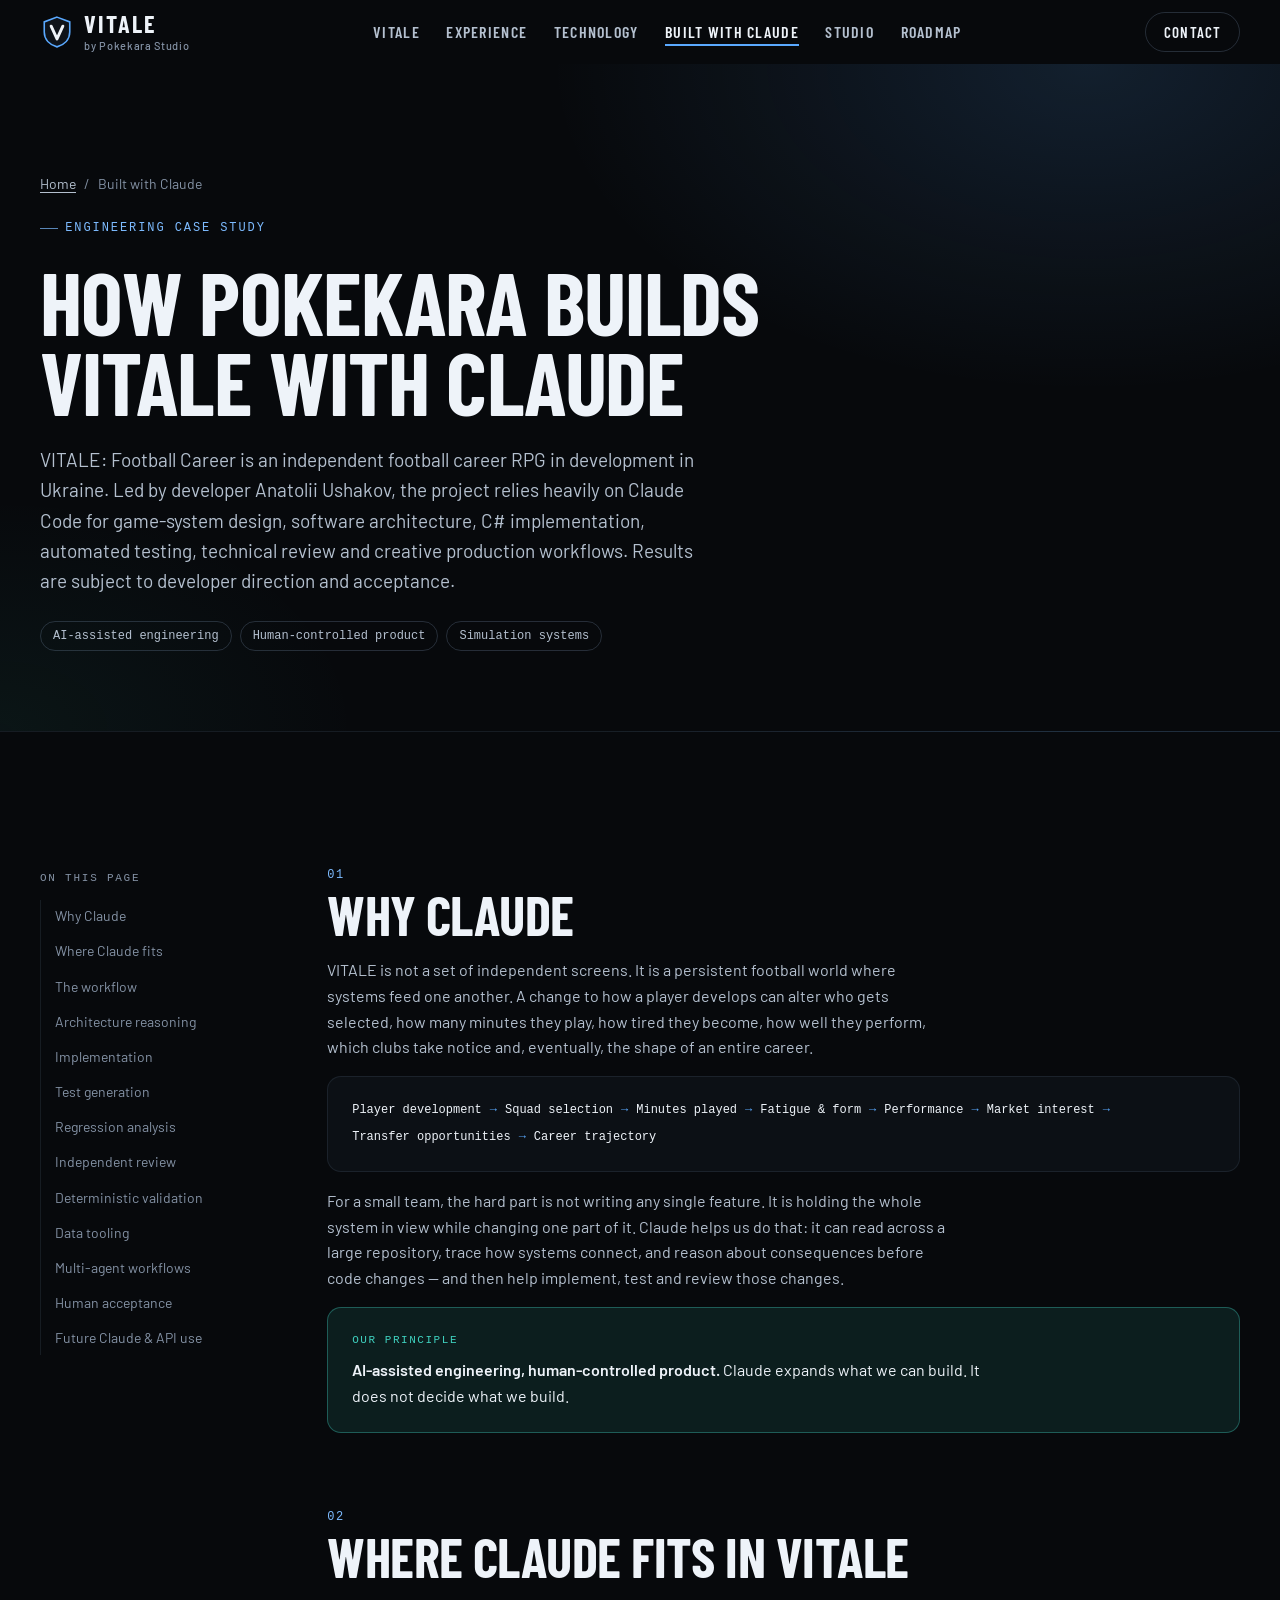
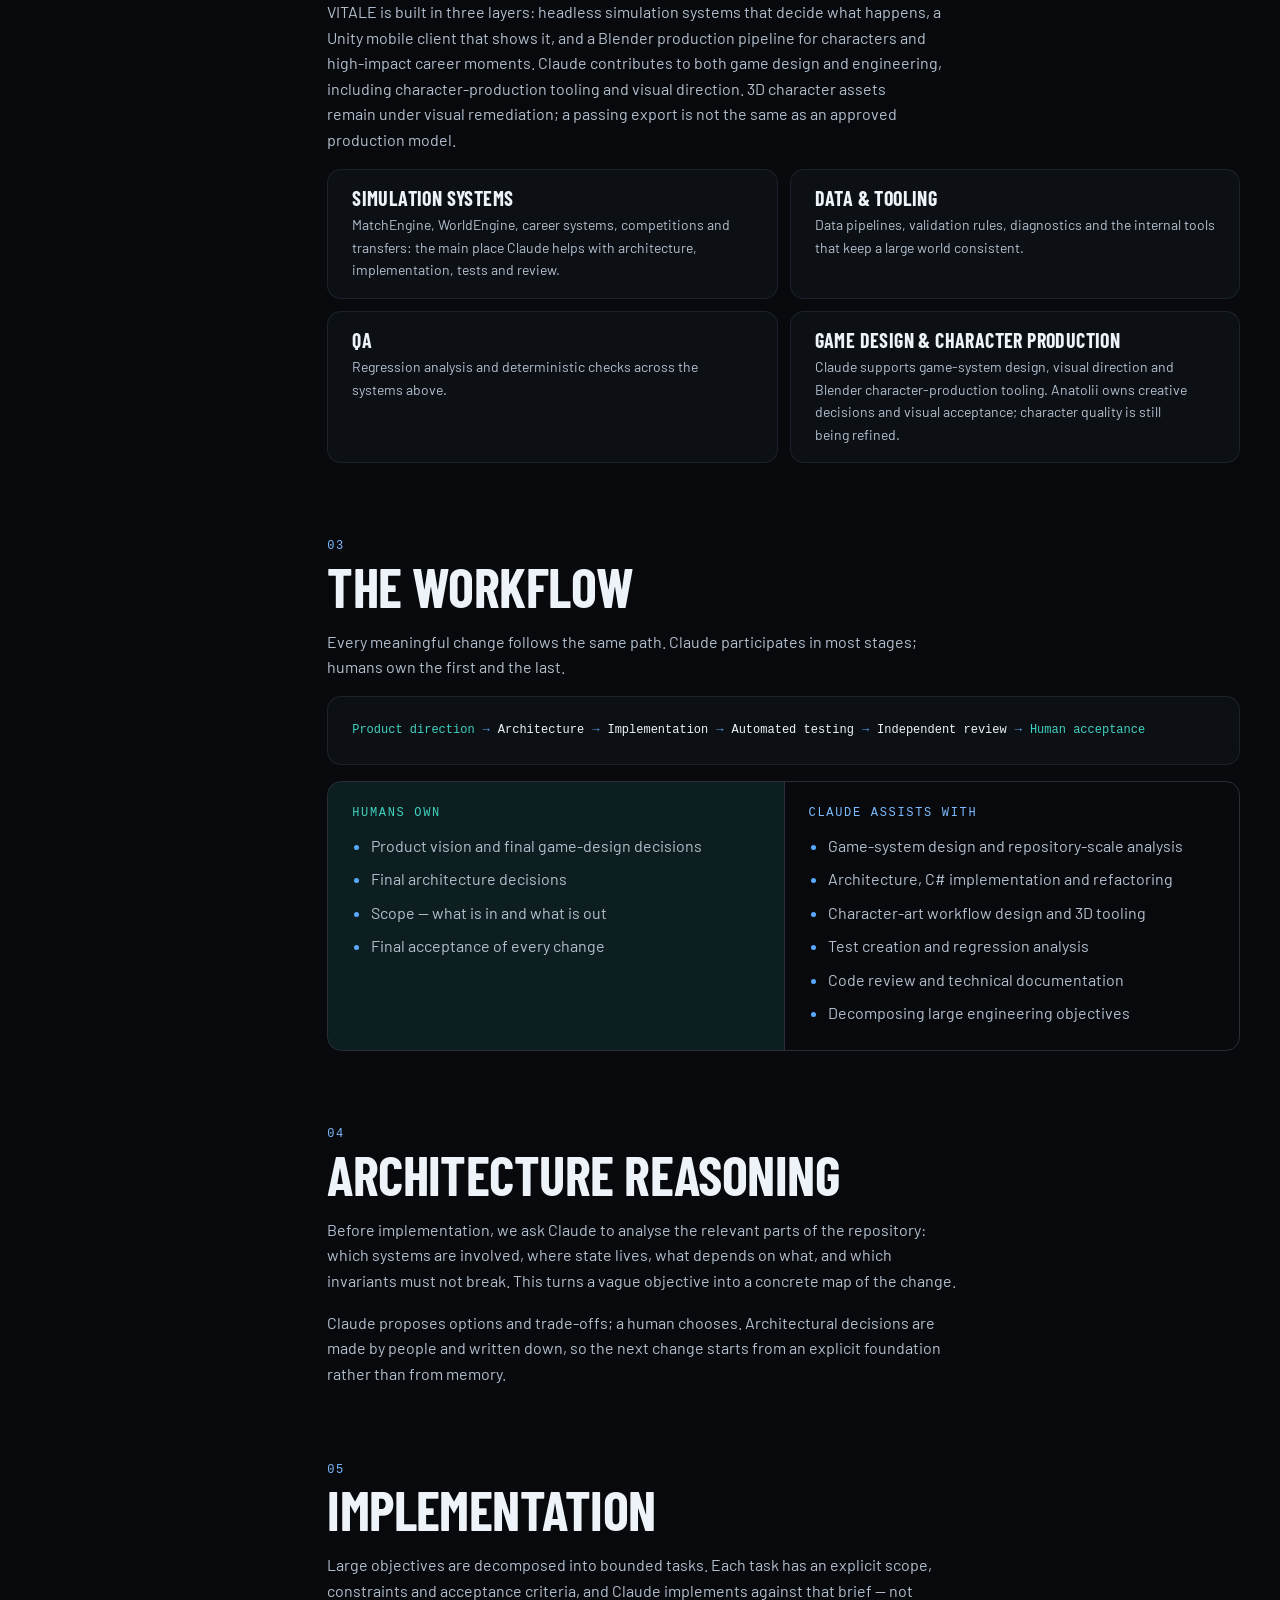
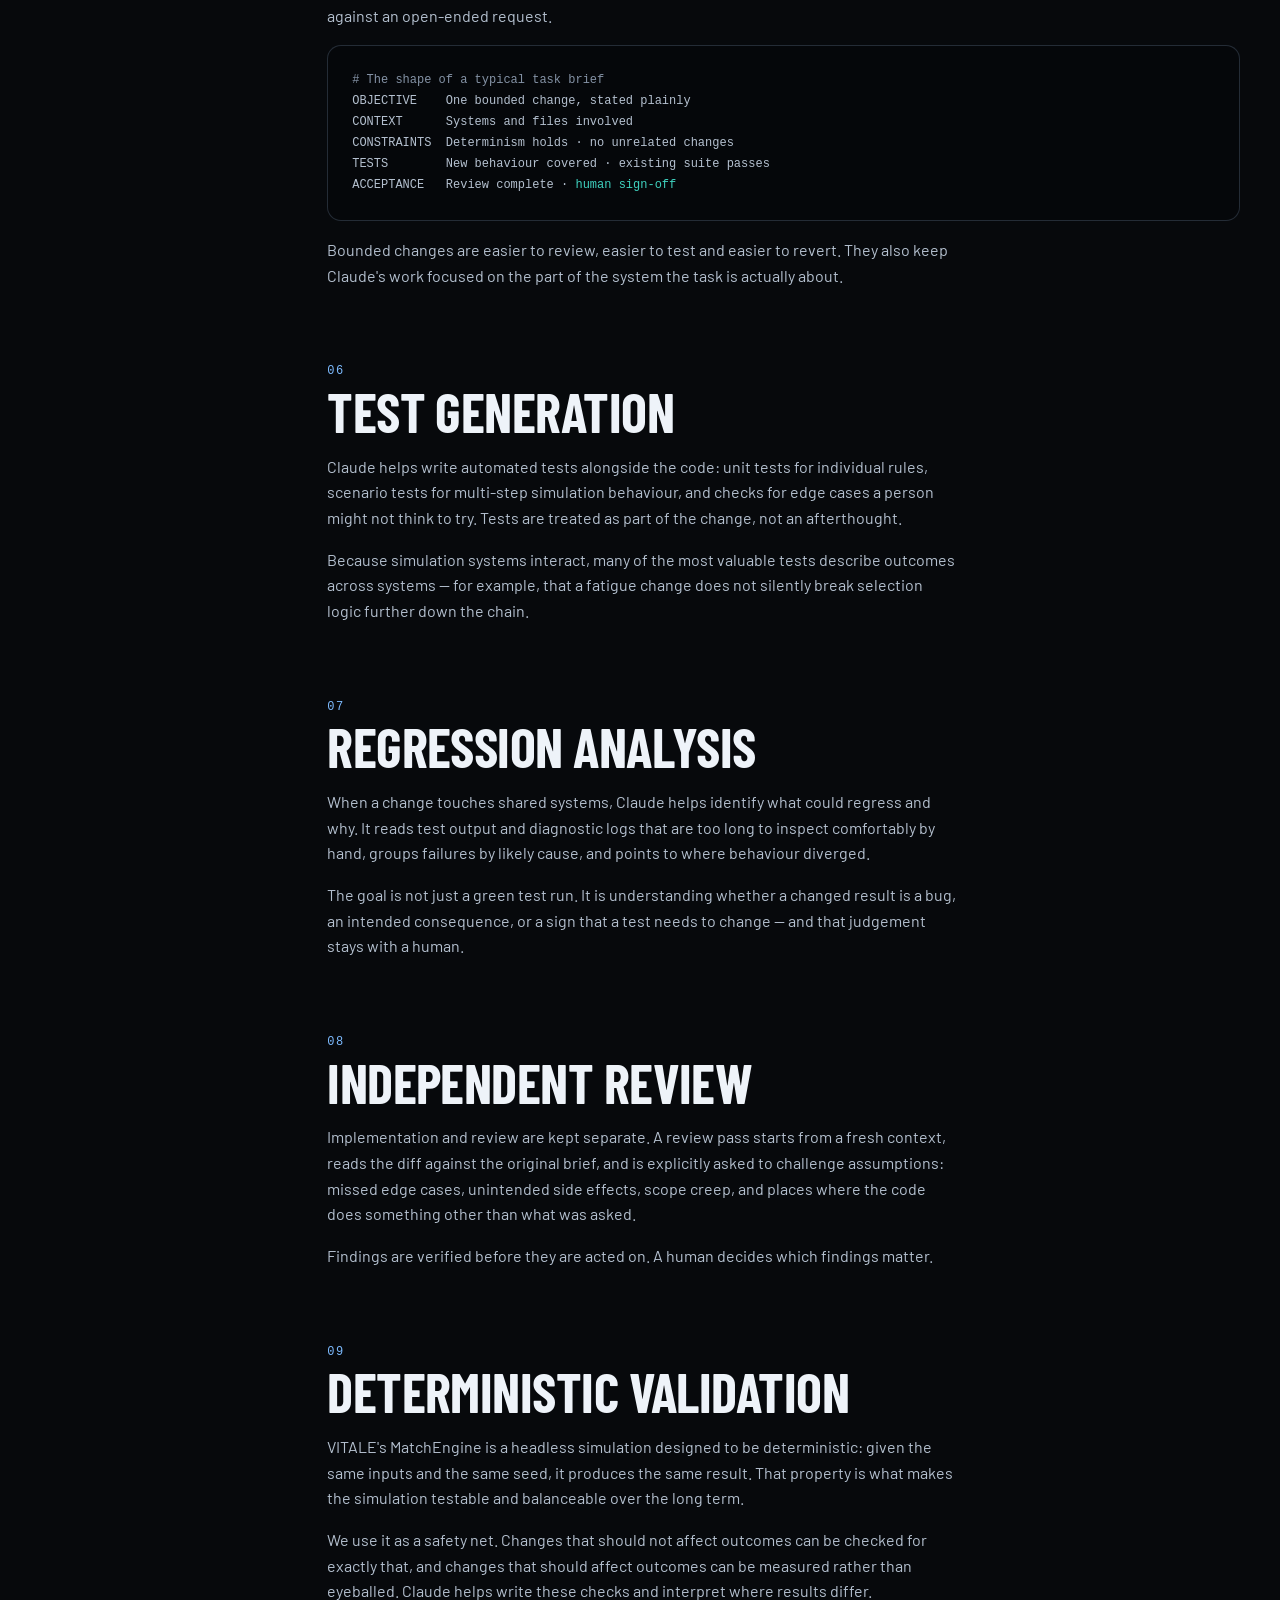
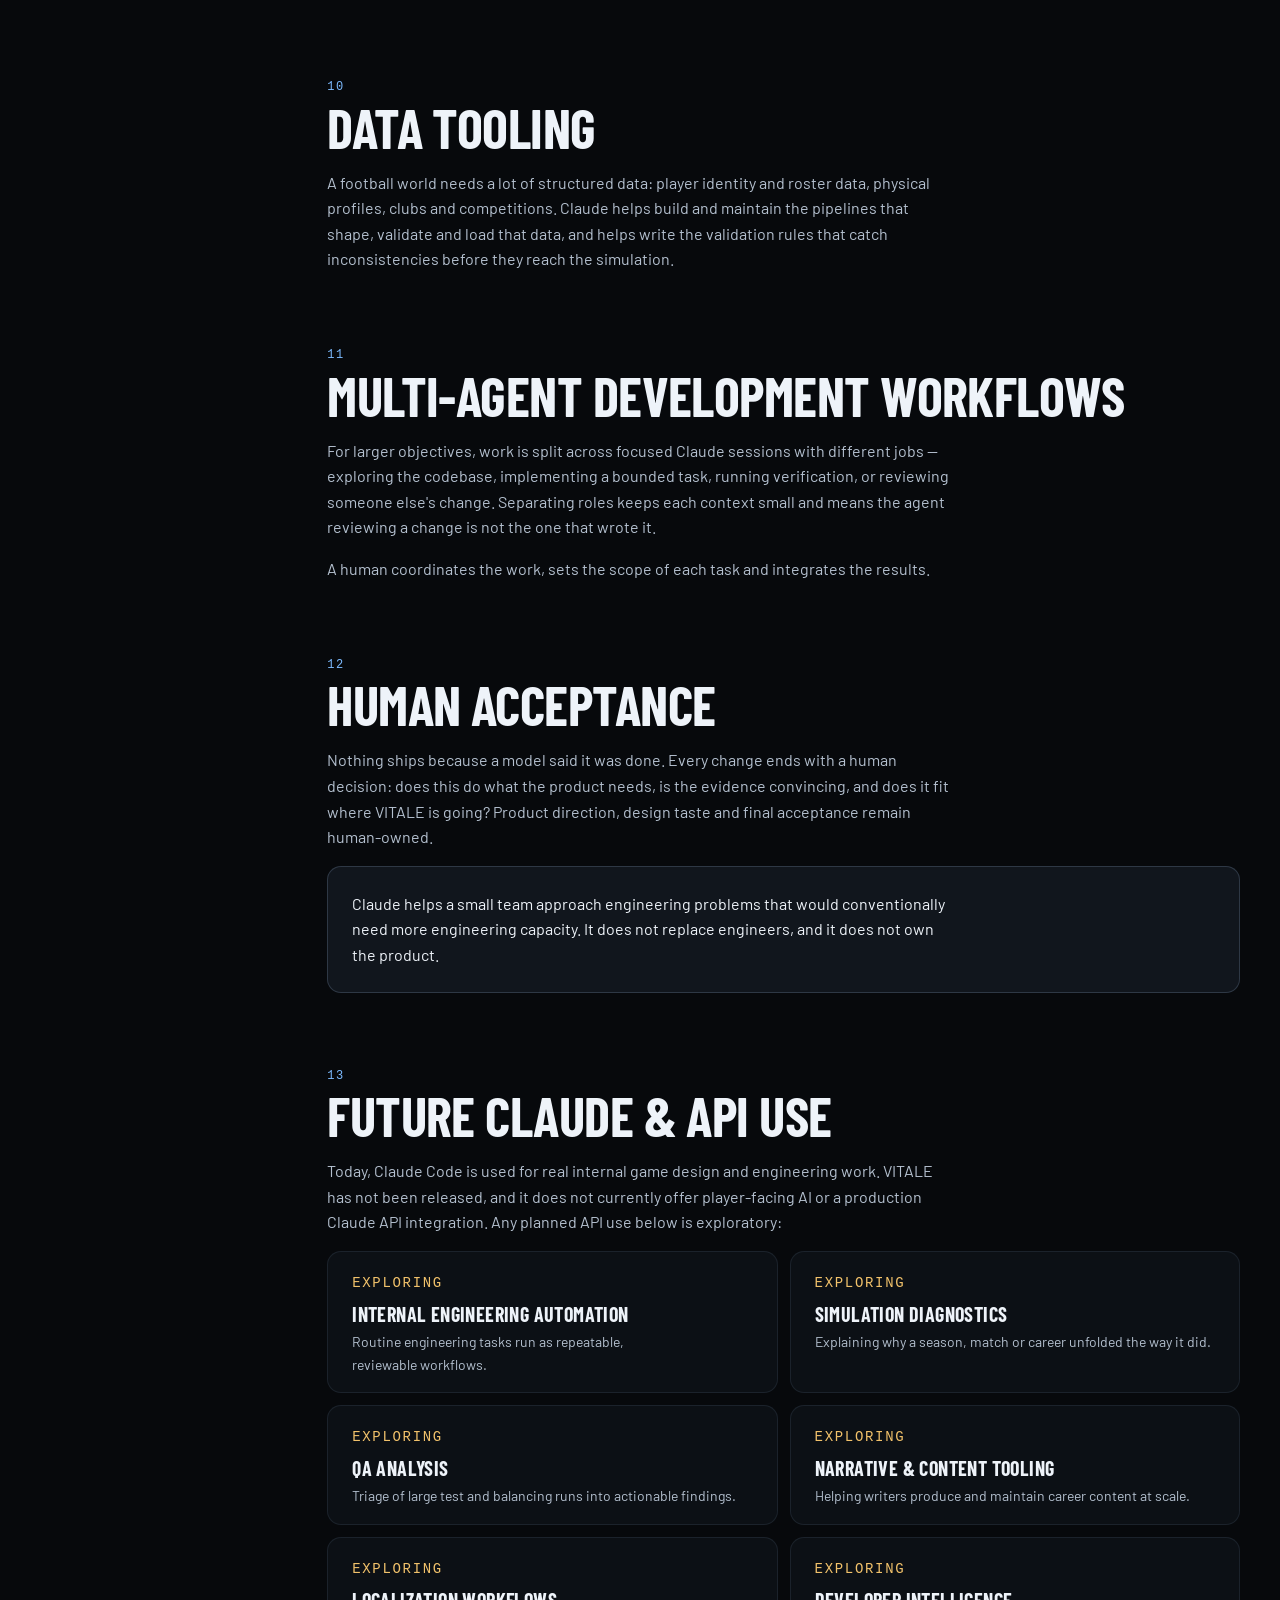
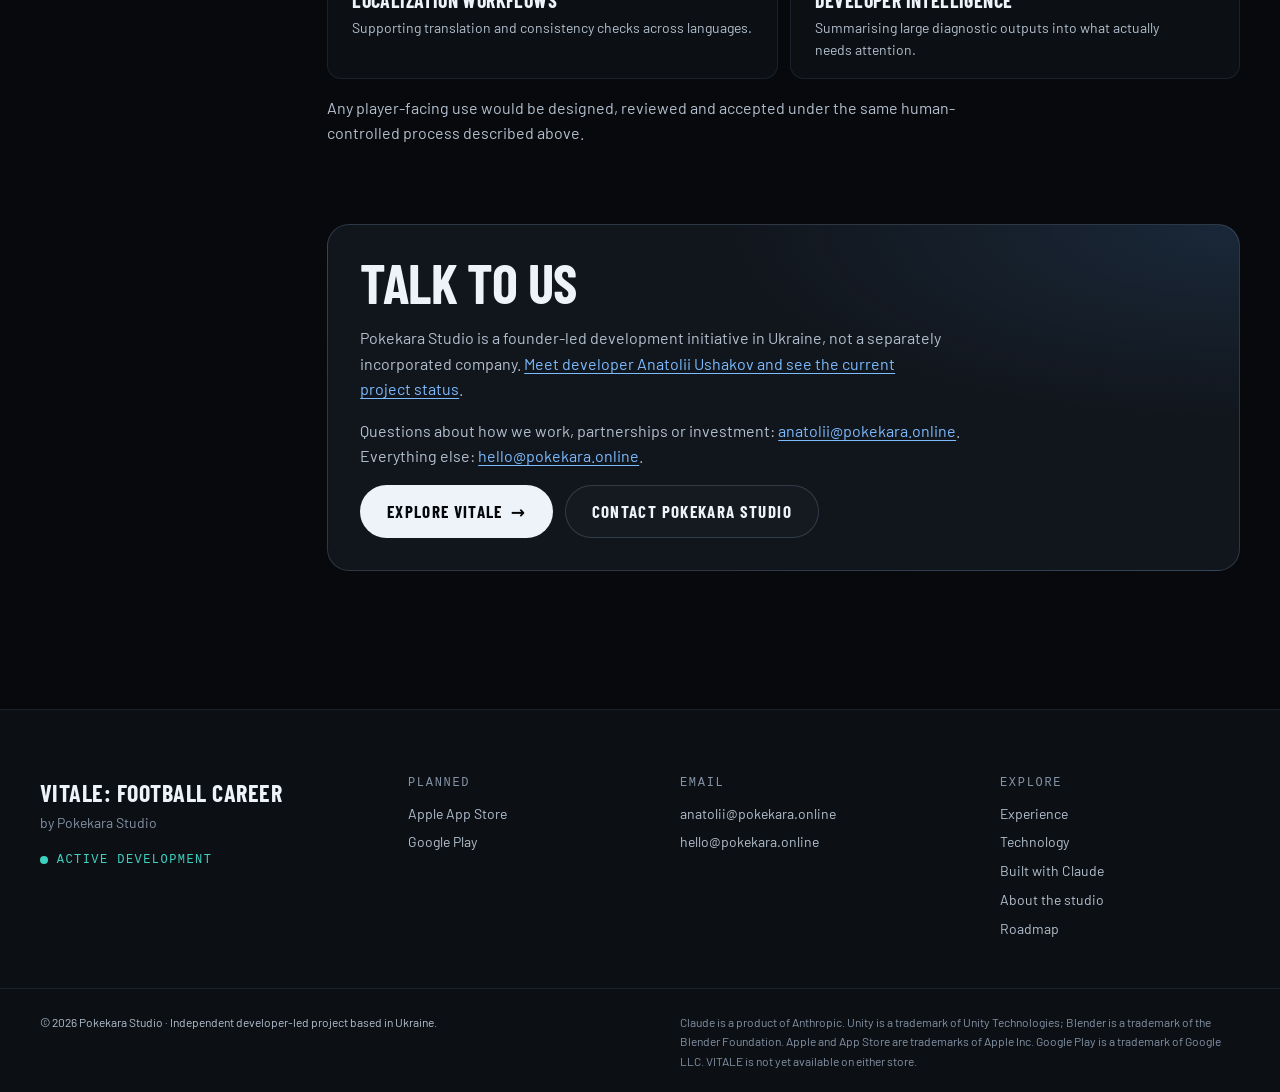
==== commit 8e6ca921: "site: publish accurate founder profile and Claude-led development narrative" ====
--- a/claude/index.html
+++ b/claude/index.html
@@ -87,7 +87,7 @@
           </nav>
           <p class="eyebrow">Engineering case study</p>
           <h1 class="display" id="cs-title">How Pokekara Builds VITALE with Claude</h1>
-          <p class="lead">VITALE: Football Career is a mobile football career RPG built on deeply connected simulation systems. Claude is part of how we engineer it: a force multiplier inside a human-controlled process that helps a small independent studio reason about, build, test and review a football world.</p>
+          <p class="lead">VITALE: Football Career is an independent football career RPG in development in Ukraine. Led by developer Anatolii Ushakov, the project relies heavily on Claude Code for game-system design, software architecture, C# implementation, automated testing, technical review and creative production workflows. Results are subject to developer direction and acceptance.</p>
           <ul class="cs-meta" role="list">
             <li>AI-assisted engineering</li>
             <li>Human-controlled product</li>
@@ -140,12 +140,12 @@
 
         <section id="where" aria-labelledby="where-title">
           <h2 id="where-title"><span class="num">02</span>Where Claude fits in VITALE</h2>
-          <p>VITALE is built in three layers: headless simulation systems that decide what happens, a Unity mobile client that shows it, and a Blender production pipeline for characters and high-impact career moments. Claude works on the engineering side of that picture.</p>
+          <p>VITALE is built in three layers: headless simulation systems that decide what happens, a Unity mobile client that shows it, and a Blender production pipeline for characters and high-impact career moments. Claude contributes to both game design and engineering, including character-production tooling and visual direction. 3D character assets remain under visual remediation; a passing export is not the same as an approved production model.</p>
           <div class="mini-grid">
             <div class="mini"><h3>Simulation systems</h3><p>MatchEngine, WorldEngine, career systems, competitions and transfers: the main place Claude helps with architecture, implementation, tests and review.</p></div>
             <div class="mini"><h3>Data &amp; tooling</h3><p>Data pipelines, validation rules, diagnostics and the internal tools that keep a large world consistent.</p></div>
             <div class="mini"><h3>QA</h3><p>Regression analysis and deterministic checks across the systems above.</p></div>
-            <div class="mini"><h3>Product &amp; creative direction</h3><p>Game design, creative direction, scope and acceptance stay with people.</p></div>
+            <div class="mini"><h3>Game design &amp; character production</h3><p>Claude supports game-system design, visual direction and Blender character-production tooling. Anatolii owns creative decisions and visual acceptance; character quality is still being refined.</p></div>
           </div>
         </section>
 
@@ -164,7 +164,7 @@
             <div class="split-table__human">
               <h3>Humans own</h3>
               <ul>
-                <li>Product direction and game design</li>
+                <li>Product vision and final game-design decisions</li>
                 <li>Final architecture decisions</li>
                 <li>Scope — what is in and what is out</li>
                 <li>Final acceptance of every change</li>
@@ -173,8 +173,9 @@
             <div class="split-table__claude">
               <h3>Claude assists with</h3>
               <ul>
-                <li>Repository-scale analysis</li>
-                <li>Implementation and refactoring</li>
+                <li>Game-system design and repository-scale analysis</li>
+                <li>Architecture, C# implementation and refactoring</li>
+                <li>Character-art workflow design and 3D tooling</li>
                 <li>Test creation and regression analysis</li>
                 <li>Code review and technical documentation</li>
                 <li>Decomposing large engineering objectives</li>
@@ -246,7 +247,7 @@
 
         <section id="future" aria-labelledby="future-title">
           <h2 id="future-title"><span class="num">13</span>Future Claude &amp; API use</h2>
-          <p>Today, Claude is used inside our engineering process. VITALE does not currently ship end-user AI features. Areas we are exploring for the future include:</p>
+          <p>Today, Claude Code is used for real internal game design and engineering work. VITALE has not been released, and it does not currently offer player-facing AI or a production Claude API integration. Any planned API use below is exploratory:</p>
           <div class="mini-grid">
             <div class="mini"><p class="mini__tag">Exploring</p><h3>Internal engineering automation</h3><p>Routine engineering tasks run as repeatable, reviewable workflows.</p></div>
             <div class="mini"><p class="mini__tag">Exploring</p><h3>Simulation diagnostics</h3><p>Explaining why a season, match or career unfolded the way it did.</p></div>
@@ -260,6 +261,7 @@
 
         <section class="cs-related" aria-labelledby="cs-contact-title">
           <h2 id="cs-contact-title">Talk to us</h2>
+          <p>Pokekara Studio is a founder-led development initiative in Ukraine, not a separately incorporated company. <a href="../studio/">Meet developer Anatolii Ushakov and see the current project status</a>.</p>
           <p>Questions about how we work, partnerships or investment: <a href="mailto:anatolii@pokekara.online">anatolii@pokekara.online</a>. Everything else: <a href="mailto:hello@pokekara.online">hello@pokekara.online</a>.</p>
           <div class="btn-row">
             <a class="btn btn--primary" href="../#experience">Explore VITALE <span aria-hidden="true">→</span></a>
@@ -297,12 +299,13 @@
           <li><a href="../#experience">Experience</a></li>
           <li><a href="../#technology">Technology</a></li>
           <li><a href="./">Built with Claude</a></li>
+          <li><a href="../studio/">About the studio</a></li>
           <li><a href="../#roadmap">Roadmap</a></li>
         </ul>
       </div>
     </div>
     <div class="container site-footer__base">
-      <p>© 2026 Pokekara Studio. All rights reserved.</p>
+      <p>© 2026 Pokekara Studio · Independent developer-led project based in Ukraine.</p>
       <p class="muted">Claude is a product of Anthropic. Unity is a trademark of Unity Technologies; Blender is a trademark of the Blender Foundation. Apple and App Store are trademarks of Apple Inc. Google Play is a trademark of Google LLC. VITALE is not yet available on either store.</p>
     </div>
   </footer>
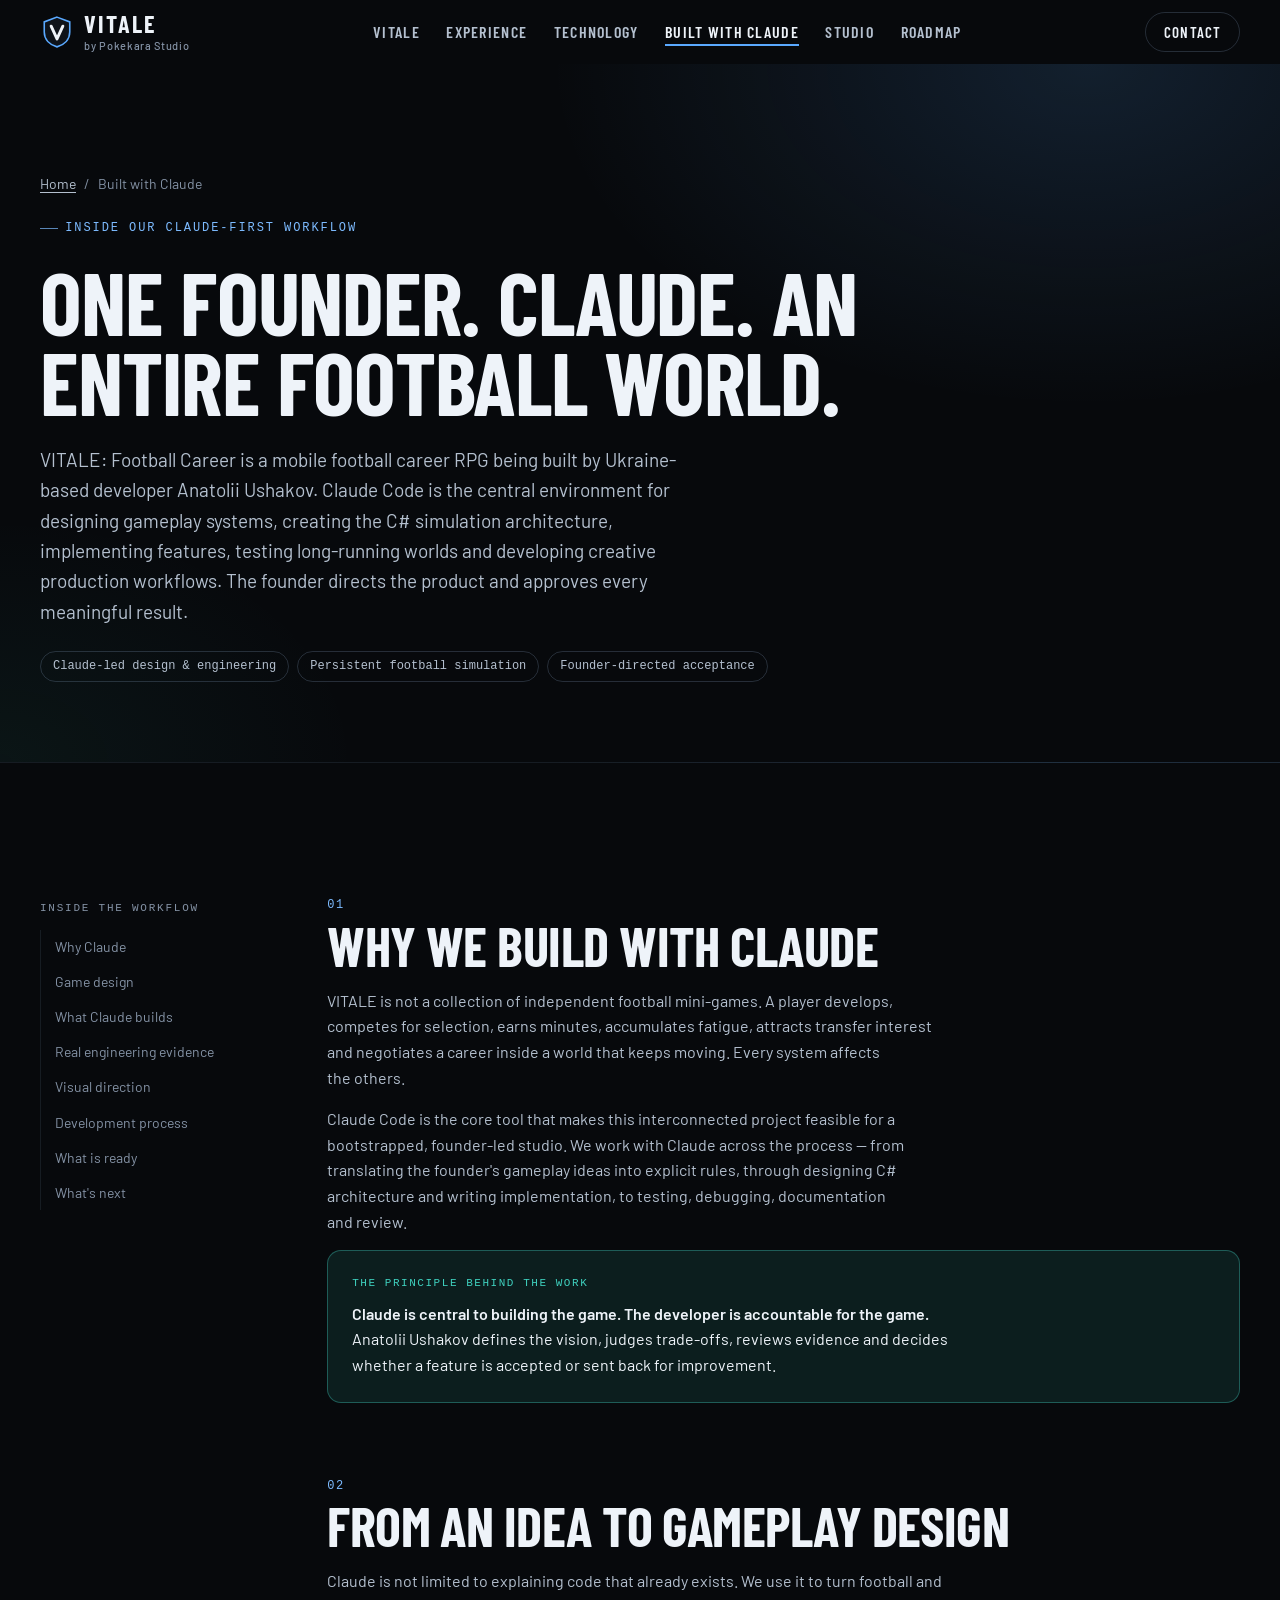
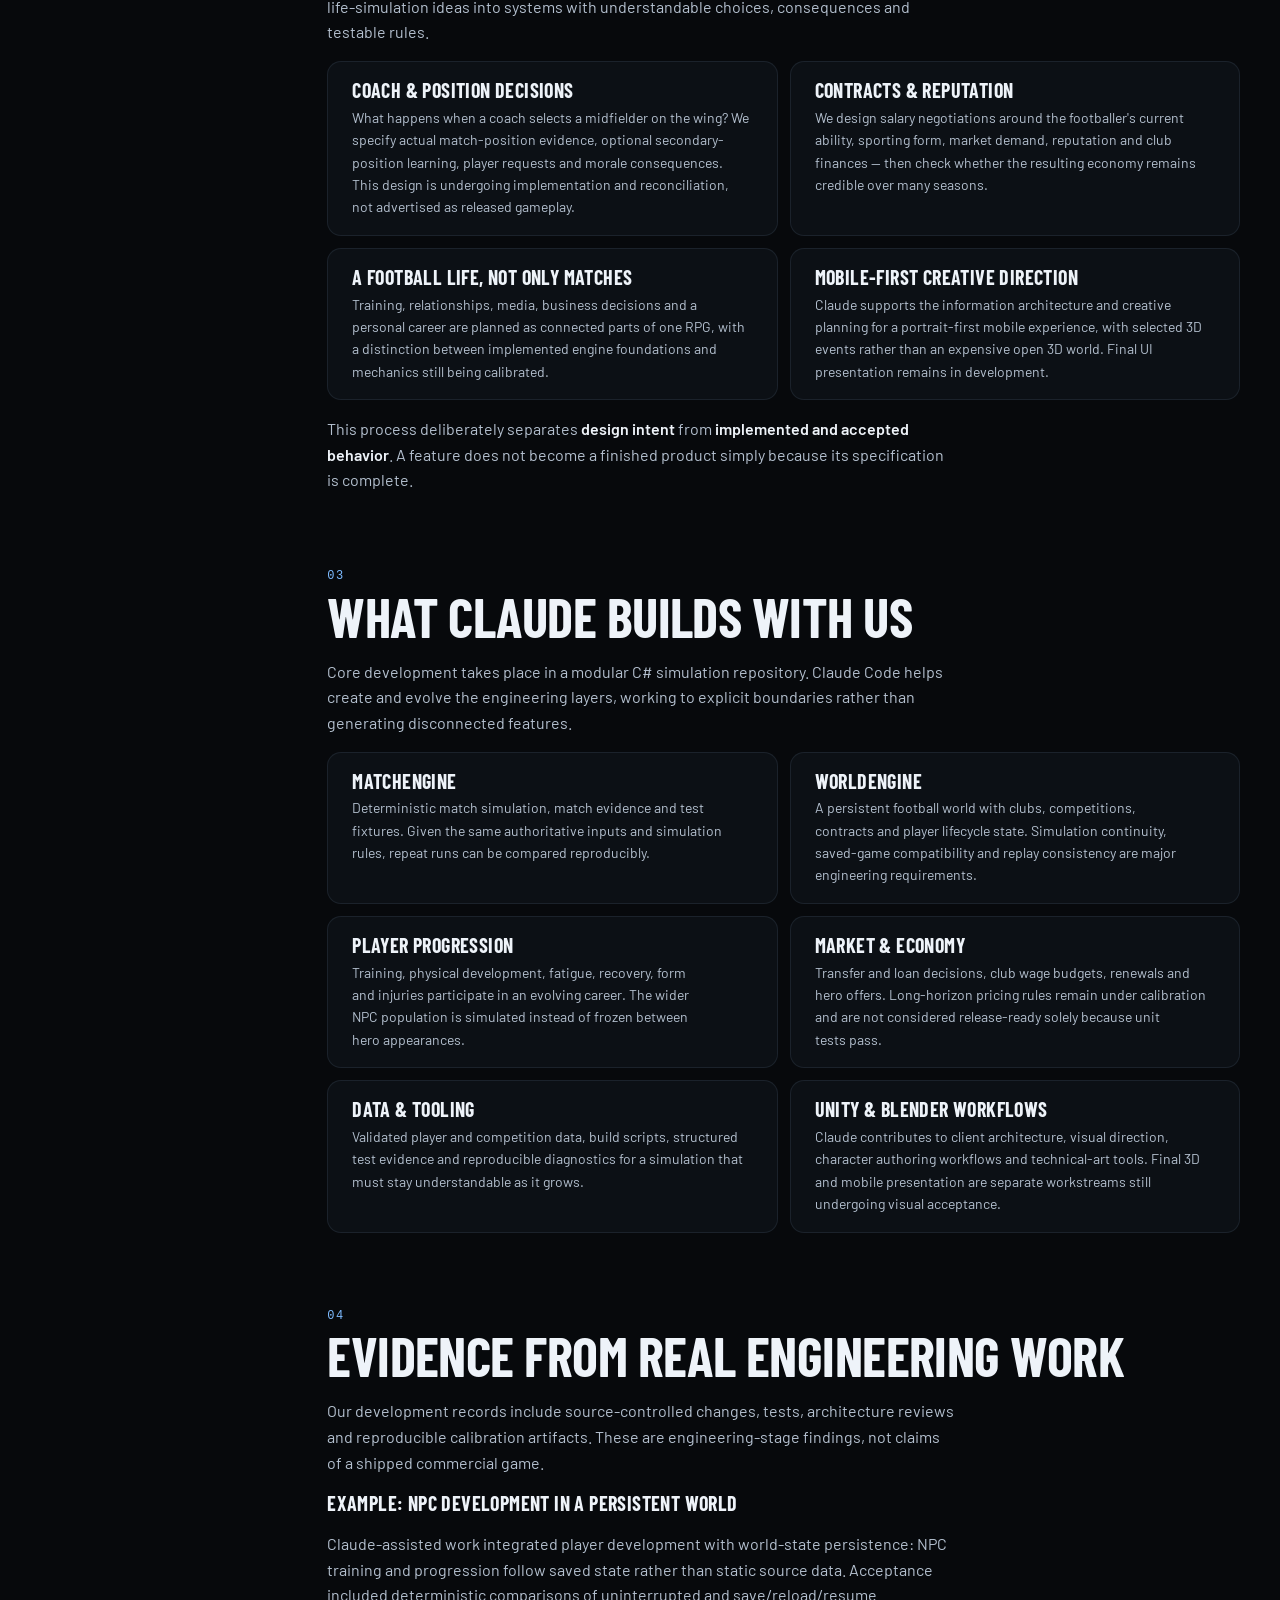
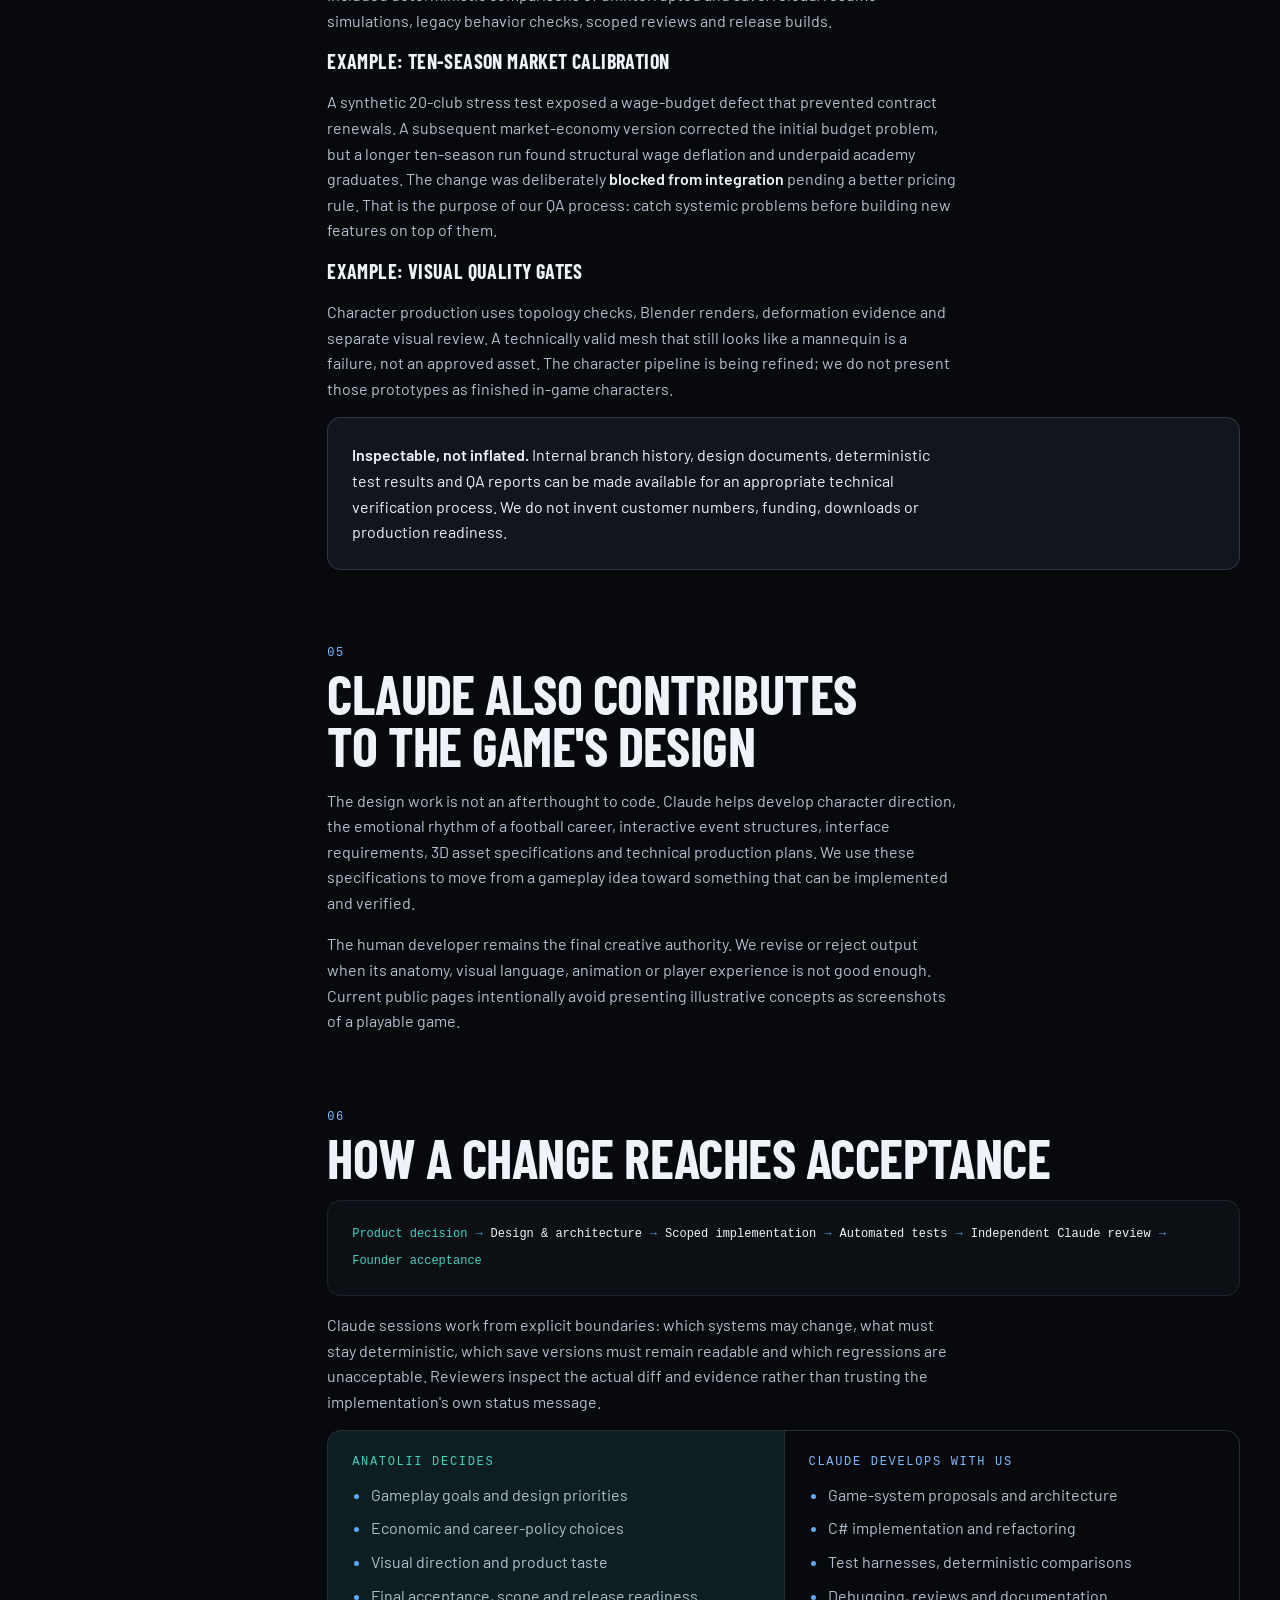
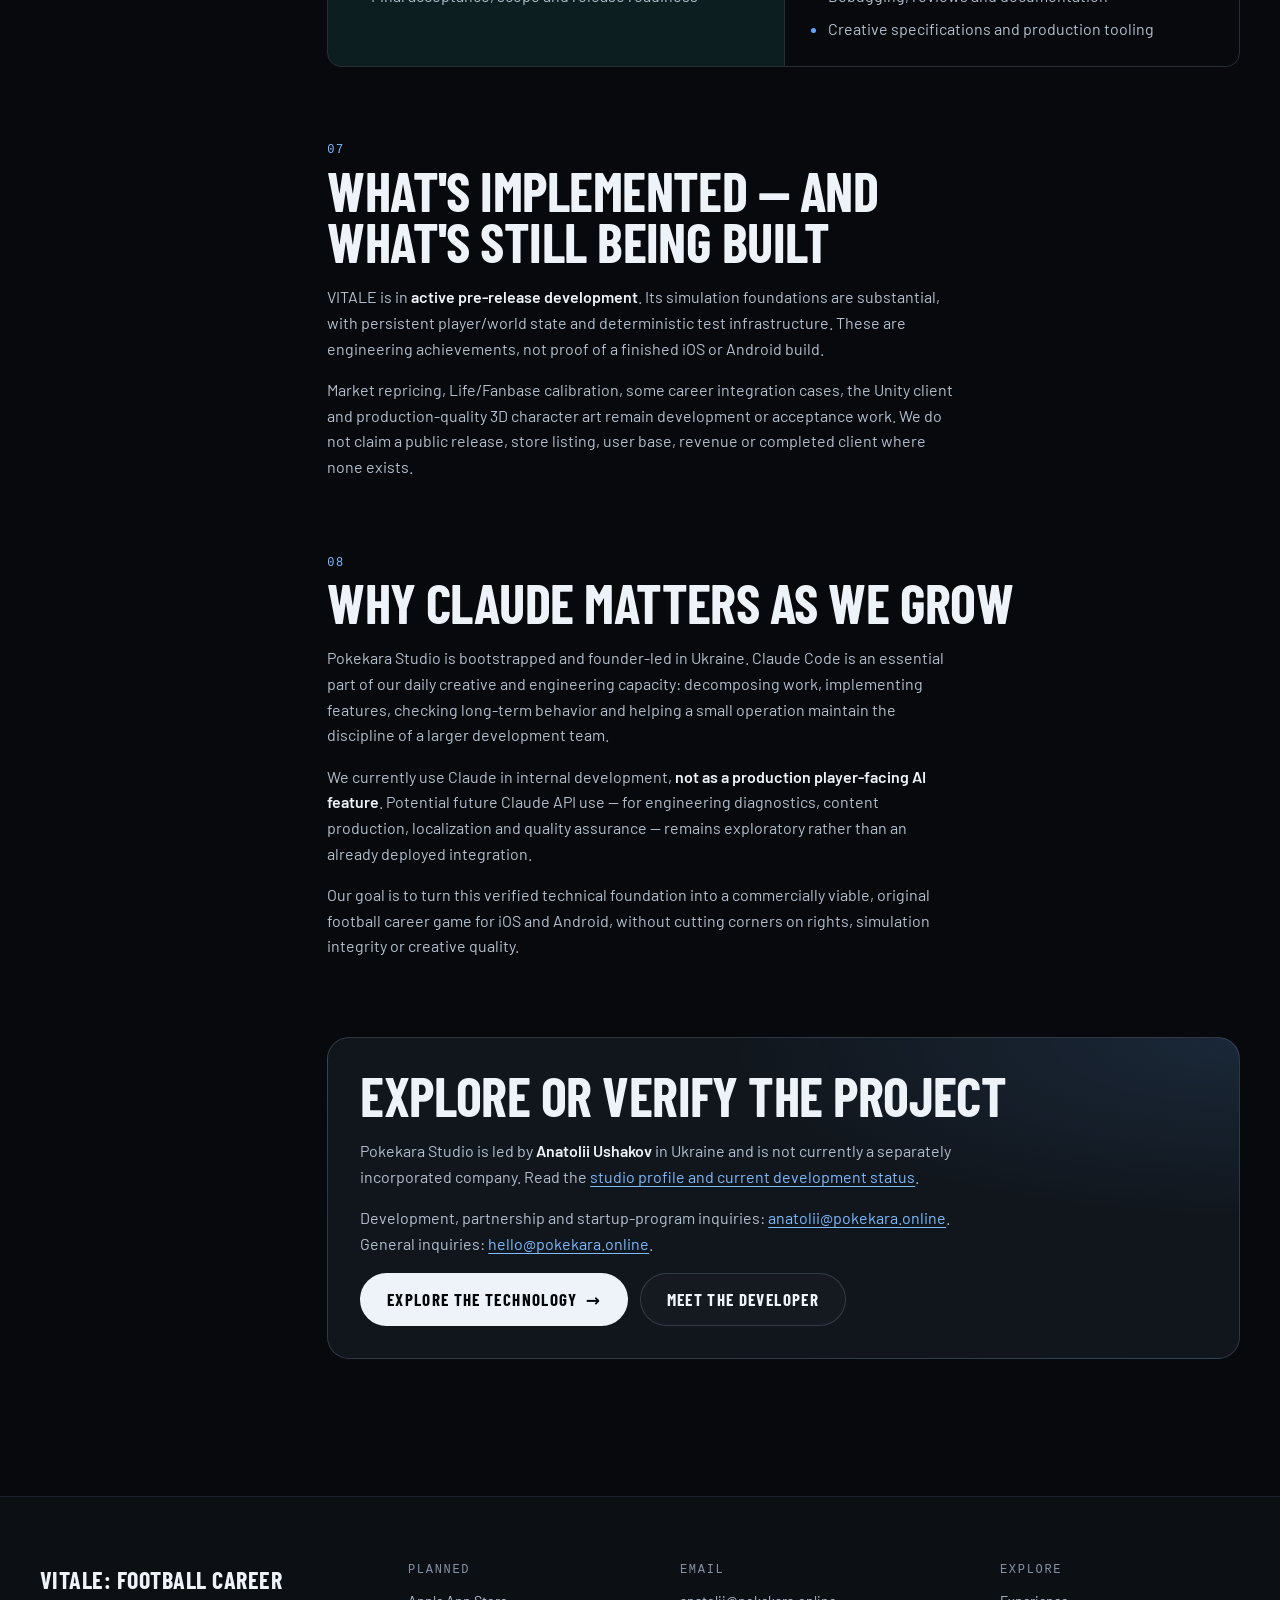
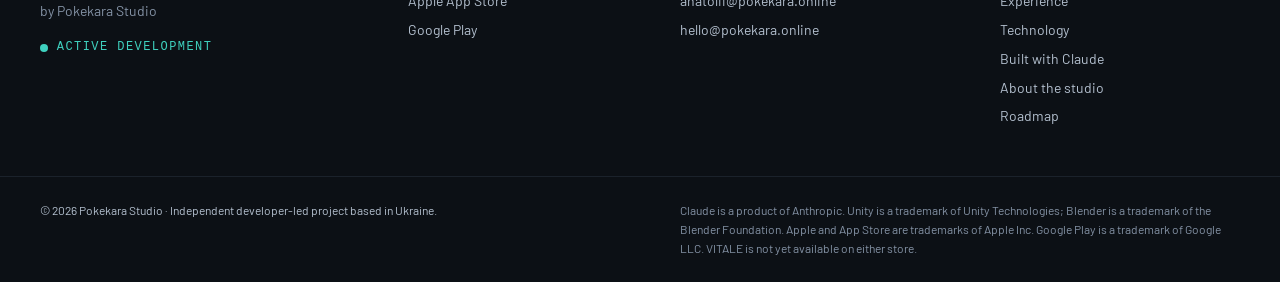
==== commit 03f590fc: "site: remove unapproved concept images and strengthen Claude development case study" ====
--- a/claude/index.html
+++ b/claude/index.html
@@ -3,24 +3,24 @@
 <head>
   <meta charset="utf-8">
   <meta name="viewport" content="width=device-width, initial-scale=1">
-  <title>How Pokekara Builds VITALE with Claude</title>
-  <meta name="description" content="A case study in AI-assisted engineering with human-controlled product: how Pokekara Studio uses Claude to design, implement, test and review the interconnected simulation systems behind VITALE: Football Career.">
+  <title>Building VITALE with Claude — Pokekara Studio</title>
+  <meta name="description" content="Inside the Claude-first development of VITALE: Football Career — game design, C# simulation systems, deterministic testing, technical review and creative production.">
   <link rel="canonical" href="https://pokekara.online/claude/">
   <meta name="theme-color" content="#07090c">
   <meta name="color-scheme" content="dark">
 
   <meta property="og:type" content="article">
   <meta property="og:site_name" content="Pokekara Studio">
-  <meta property="og:title" content="How Pokekara Builds VITALE with Claude">
-  <meta property="og:description" content="AI-assisted engineering, human-controlled product. How a small studio uses Claude across architecture, implementation, testing and review.">
+  <meta property="og:title" content="Building VITALE with Claude">
+  <meta property="og:description" content="A concrete look at Claude-led game design, C# engineering, ten-season testing and founder-directed development.">
   <meta property="og:url" content="https://pokekara.online/claude/">
   <meta property="og:image" content="https://pokekara.online/assets/img/og-image.png">
   <meta property="og:image:width" content="1200">
   <meta property="og:image:height" content="630">
   <meta property="og:image:alt" content="Pokekara Studio — VITALE: Football Career, in active development">
   <meta name="twitter:card" content="summary_large_image">
-  <meta name="twitter:title" content="How Pokekara Builds VITALE with Claude">
-  <meta name="twitter:description" content="AI-assisted engineering, human-controlled product. How a small studio uses Claude across architecture, implementation, testing and review.">
+  <meta name="twitter:title" content="Building VITALE with Claude">
+  <meta name="twitter:description" content="A concrete look at Claude-led game design, C# engineering, ten-season testing and founder-directed development.">
   <meta name="twitter:image" content="https://pokekara.online/assets/img/og-image.png">
 
   <link rel="icon" href="../favicon.svg" type="image/svg+xml">
@@ -85,13 +85,13 @@
               <li><span aria-current="page">Built with Claude</span></li>
             </ol>
           </nav>
-          <p class="eyebrow">Engineering case study</p>
-          <h1 class="display" id="cs-title">How Pokekara Builds VITALE with Claude</h1>
-          <p class="lead">VITALE: Football Career is an independent football career RPG in development in Ukraine. Led by developer Anatolii Ushakov, the project relies heavily on Claude Code for game-system design, software architecture, C# implementation, automated testing, technical review and creative production workflows. Results are subject to developer direction and acceptance.</p>
+          <p class="eyebrow">Inside our Claude-first workflow</p>
+          <h1 class="display" id="cs-title">One founder. Claude. An entire football world.</h1>
+          <p class="lead">VITALE: Football Career is a mobile football career RPG being built by Ukraine-based developer Anatolii Ushakov. Claude Code is the central environment for designing gameplay systems, creating the C# simulation architecture, implementing features, testing long-running worlds and developing creative production workflows. The founder directs the product and approves every meaningful result.</p>
           <ul class="cs-meta" role="list">
-            <li>AI-assisted engineering</li>
-            <li>Human-controlled product</li>
-            <li>Simulation systems</li>
+            <li>Claude-led design &amp; engineering</li>
+            <li>Persistent football simulation</li>
+            <li>Founder-directed acceptance</li>
           </ul>
         </div>
       </div>
@@ -99,174 +99,110 @@
 
     <div class="container cs-layout">
       <aside class="toc" aria-labelledby="toc-title">
-        <p class="toc__title" id="toc-title">On this page</p>
+        <p class="toc__title" id="toc-title">Inside the workflow</p>
         <ol>
-          <li><a href="#why">Why Claude</a></li>
-          <li><a href="#where">Where Claude fits</a></li>
-          <li><a href="#workflow">The workflow</a></li>
-          <li><a href="#architecture">Architecture reasoning</a></li>
-          <li><a href="#implementation">Implementation</a></li>
-          <li><a href="#tests">Test generation</a></li>
-          <li><a href="#regression">Regression analysis</a></li>
-          <li><a href="#review">Independent review</a></li>
-          <li><a href="#determinism">Deterministic validation</a></li>
-          <li><a href="#data">Data tooling</a></li>
-          <li><a href="#multi-agent">Multi-agent workflows</a></li>
-          <li><a href="#acceptance">Human acceptance</a></li>
-          <li><a href="#future">Future Claude &amp; API use</a></li>
+          <li><a href="#mission">Why Claude</a></li>
+          <li><a href="#design">Game design</a></li>
+          <li><a href="#systems">What Claude builds</a></li>
+          <li><a href="#case-study">Real engineering evidence</a></li>
+          <li><a href="#creative">Visual direction</a></li>
+          <li><a href="#delivery">Development process</a></li>
+          <li><a href="#status">What is ready</a></li>
+          <li><a href="#next">What's next</a></li>
         </ol>
       </aside>
 
       <article class="prose">
-        <section id="why" aria-labelledby="why-title">
-          <h2 id="why-title"><span class="num">01</span>Why Claude</h2>
-          <p>VITALE is not a set of independent screens. It is a persistent football world where systems feed one another. A change to how a player develops can alter who gets selected, how many minutes they play, how tired they become, how well they perform, which clubs take notice and, eventually, the shape of an entire career.</p>
-          <ol class="flowline" role="list" aria-label="Example of connected systems">
-            <li>Player development</li>
-            <li>Squad selection</li>
-            <li>Minutes played</li>
-            <li>Fatigue &amp; form</li>
-            <li>Performance</li>
-            <li>Market interest</li>
-            <li>Transfer opportunities</li>
-            <li>Career trajectory</li>
+        <section id="mission" aria-labelledby="mission-title">
+          <h2 id="mission-title"><span class="num">01</span>Why we build with Claude</h2>
+          <p>VITALE is not a collection of independent football mini-games. A player develops, competes for selection, earns minutes, accumulates fatigue, attracts transfer interest and negotiates a career inside a world that keeps moving. Every system affects the others.</p>
+          <p>Claude Code is the core tool that makes this interconnected project feasible for a bootstrapped, founder-led studio. We work with Claude across the process — from translating the founder's gameplay ideas into explicit rules, through designing C# architecture and writing implementation, to testing, debugging, documentation and review.</p>
+          <div class="callout callout--teal">
+            <p class="callout__label">The principle behind the work</p>
+            <p><strong>Claude is central to building the game. The developer is accountable for the game.</strong> Anatolii Ushakov defines the vision, judges trade-offs, reviews evidence and decides whether a feature is accepted or sent back for improvement.</p>
+          </div>
+        </section>
+
+        <section id="design" aria-labelledby="design-title">
+          <h2 id="design-title"><span class="num">02</span>From an idea to gameplay design</h2>
+          <p>Claude is not limited to explaining code that already exists. We use it to turn football and life-simulation ideas into systems with understandable choices, consequences and testable rules.</p>
+          <div class="mini-grid">
+            <div class="mini"><h3>Coach &amp; position decisions</h3><p>What happens when a coach selects a midfielder on the wing? We specify actual match-position evidence, optional secondary-position learning, player requests and morale consequences. This design is undergoing implementation and reconciliation, not advertised as released gameplay.</p></div>
+            <div class="mini"><h3>Contracts &amp; reputation</h3><p>We design salary negotiations around the footballer's current ability, sporting form, market demand, reputation and club finances — then check whether the resulting economy remains credible over many seasons.</p></div>
+            <div class="mini"><h3>A football life, not only matches</h3><p>Training, relationships, media, business decisions and a personal career are planned as connected parts of one RPG, with a distinction between implemented engine foundations and mechanics still being calibrated.</p></div>
+            <div class="mini"><h3>Mobile-first creative direction</h3><p>Claude supports the information architecture and creative planning for a portrait-first mobile experience, with selected 3D events rather than an expensive open 3D world. Final UI presentation remains in development.</p></div>
+          </div>
+          <p>This process deliberately separates <strong>design intent</strong> from <strong>implemented and accepted behavior</strong>. A feature does not become a finished product simply because its specification is complete.</p>
+        </section>
+
+        <section id="systems" aria-labelledby="systems-title">
+          <h2 id="systems-title"><span class="num">03</span>What Claude builds with us</h2>
+          <p>Core development takes place in a modular C# simulation repository. Claude Code helps create and evolve the engineering layers, working to explicit boundaries rather than generating disconnected features.</p>
+          <div class="mini-grid">
+            <div class="mini"><h3>MatchEngine</h3><p>Deterministic match simulation, match evidence and test fixtures. Given the same authoritative inputs and simulation rules, repeat runs can be compared reproducibly.</p></div>
+            <div class="mini"><h3>WorldEngine</h3><p>A persistent football world with clubs, competitions, contracts and player lifecycle state. Simulation continuity, saved-game compatibility and replay consistency are major engineering requirements.</p></div>
+            <div class="mini"><h3>Player progression</h3><p>Training, physical development, fatigue, recovery, form and injuries participate in an evolving career. The wider NPC population is simulated instead of frozen between hero appearances.</p></div>
+            <div class="mini"><h3>Market &amp; economy</h3><p>Transfer and loan decisions, club wage budgets, renewals and hero offers. Long-horizon pricing rules remain under calibration and are not considered release-ready solely because unit tests pass.</p></div>
+            <div class="mini"><h3>Data &amp; tooling</h3><p>Validated player and competition data, build scripts, structured test evidence and reproducible diagnostics for a simulation that must stay understandable as it grows.</p></div>
+            <div class="mini"><h3>Unity &amp; Blender workflows</h3><p>Claude contributes to client architecture, visual direction, character authoring workflows and technical-art tools. Final 3D and mobile presentation are separate workstreams still undergoing visual acceptance.</p></div>
+          </div>
+        </section>
+
+        <section id="case-study" aria-labelledby="case-study-title">
+          <h2 id="case-study-title"><span class="num">04</span>Evidence from real engineering work</h2>
+          <p>Our development records include source-controlled changes, tests, architecture reviews and reproducible calibration artifacts. These are engineering-stage findings, not claims of a shipped commercial game.</p>
+          <h3>Example: NPC development in a persistent world</h3>
+          <p>Claude-assisted work integrated player development with world-state persistence: NPC training and progression follow saved state rather than static source data. Acceptance included deterministic comparisons of uninterrupted and save/reload/resume simulations, legacy behavior checks, scoped reviews and release builds.</p>
+          <h3>Example: ten-season market calibration</h3>
+          <p>A synthetic 20-club stress test exposed a wage-budget defect that prevented contract renewals. A subsequent market-economy version corrected the initial budget problem, but a longer ten-season run found structural wage deflation and underpaid academy graduates. The change was deliberately <strong>blocked from integration</strong> pending a better pricing rule. That is the purpose of our QA process: catch systemic problems before building new features on top of them.</p>
+          <h3>Example: visual quality gates</h3>
+          <p>Character production uses topology checks, Blender renders, deformation evidence and separate visual review. A technically valid mesh that still looks like a mannequin is a failure, not an approved asset. The character pipeline is being refined; we do not present those prototypes as finished in-game characters.</p>
+          <div class="callout">
+            <p><strong>Inspectable, not inflated.</strong> Internal branch history, design documents, deterministic test results and QA reports can be made available for an appropriate technical verification process. We do not invent customer numbers, funding, downloads or production readiness.</p>
+          </div>
+        </section>
+
+        <section id="creative" aria-labelledby="creative-title">
+          <h2 id="creative-title"><span class="num">05</span>Claude also contributes to the game's design</h2>
+          <p>The design work is not an afterthought to code. Claude helps develop character direction, the emotional rhythm of a football career, interactive event structures, interface requirements, 3D asset specifications and technical production plans. We use these specifications to move from a gameplay idea toward something that can be implemented and verified.</p>
+          <p>The human developer remains the final creative authority. We revise or reject output when its anatomy, visual language, animation or player experience is not good enough. Current public pages intentionally avoid presenting illustrative concepts as screenshots of a playable game.</p>
+        </section>
+
+        <section id="delivery" aria-labelledby="delivery-title">
+          <h2 id="delivery-title"><span class="num">06</span>How a change reaches acceptance</h2>
+          <ol class="flowline" role="list" aria-label="Claude-led development workflow">
+            <li class="is-human">Product decision</li>
+            <li>Design &amp; architecture</li>
+            <li>Scoped implementation</li>
+            <li>Automated tests</li>
+            <li>Independent Claude review</li>
+            <li class="is-human">Founder acceptance</li>
           </ol>
-          <p>For a small team, the hard part is not writing any single feature. It is holding the whole system in view while changing one part of it. Claude helps us do that: it can read across a large repository, trace how systems connect, and reason about consequences before code changes — and then help implement, test and review those changes.</p>
-          <div class="callout callout--teal">
-            <p class="callout__label">Our principle</p>
-            <p><strong>AI-assisted engineering, human-controlled product.</strong> Claude expands what we can build. It does not decide what we build.</p>
-          </div>
-        </section>
-
-        <section id="where" aria-labelledby="where-title">
-          <h2 id="where-title"><span class="num">02</span>Where Claude fits in VITALE</h2>
-          <p>VITALE is built in three layers: headless simulation systems that decide what happens, a Unity mobile client that shows it, and a Blender production pipeline for characters and high-impact career moments. Claude contributes to both game design and engineering, including character-production tooling and visual direction. 3D character assets remain under visual remediation; a passing export is not the same as an approved production model.</p>
-          <div class="mini-grid">
-            <div class="mini"><h3>Simulation systems</h3><p>MatchEngine, WorldEngine, career systems, competitions and transfers: the main place Claude helps with architecture, implementation, tests and review.</p></div>
-            <div class="mini"><h3>Data &amp; tooling</h3><p>Data pipelines, validation rules, diagnostics and the internal tools that keep a large world consistent.</p></div>
-            <div class="mini"><h3>QA</h3><p>Regression analysis and deterministic checks across the systems above.</p></div>
-            <div class="mini"><h3>Game design &amp; character production</h3><p>Claude supports game-system design, visual direction and Blender character-production tooling. Anatolii owns creative decisions and visual acceptance; character quality is still being refined.</p></div>
-          </div>
-        </section>
-
-        <section id="workflow" aria-labelledby="workflow-title">
-          <h2 id="workflow-title"><span class="num">03</span>The workflow</h2>
-          <p>Every meaningful change follows the same path. Claude participates in most stages; humans own the first and the last.</p>
-          <ol class="flowline" role="list" aria-label="Development workflow">
-            <li class="is-human">Product direction</li>
-            <li>Architecture</li>
-            <li>Implementation</li>
-            <li>Automated testing</li>
-            <li>Independent review</li>
-            <li class="is-human">Human acceptance</li>
-          </ol>
+          <p>Claude sessions work from explicit boundaries: which systems may change, what must stay deterministic, which save versions must remain readable and which regressions are unacceptable. Reviewers inspect the actual diff and evidence rather than trusting the implementation's own status message.</p>
           <div class="split-table">
-            <div class="split-table__human">
-              <h3>Humans own</h3>
-              <ul>
-                <li>Product vision and final game-design decisions</li>
-                <li>Final architecture decisions</li>
-                <li>Scope — what is in and what is out</li>
-                <li>Final acceptance of every change</li>
-              </ul>
-            </div>
-            <div class="split-table__claude">
-              <h3>Claude assists with</h3>
-              <ul>
-                <li>Game-system design and repository-scale analysis</li>
-                <li>Architecture, C# implementation and refactoring</li>
-                <li>Character-art workflow design and 3D tooling</li>
-                <li>Test creation and regression analysis</li>
-                <li>Code review and technical documentation</li>
-                <li>Decomposing large engineering objectives</li>
-              </ul>
-            </div>
-          </div>
-        </section>
-
-        <section id="architecture" aria-labelledby="architecture-title">
-          <h2 id="architecture-title"><span class="num">04</span>Architecture reasoning</h2>
-          <p>Before implementation, we ask Claude to analyse the relevant parts of the repository: which systems are involved, where state lives, what depends on what, and which invariants must not break. This turns a vague objective into a concrete map of the change.</p>
-          <p>Claude proposes options and trade-offs; a human chooses. Architectural decisions are made by people and written down, so the next change starts from an explicit foundation rather than from memory.</p>
-        </section>
-
-        <section id="implementation" aria-labelledby="implementation-title">
-          <h2 id="implementation-title"><span class="num">05</span>Implementation</h2>
-          <p>Large objectives are decomposed into bounded tasks. Each task has an explicit scope, constraints and acceptance criteria, and Claude implements against that brief — not against an open-ended request.</p>
-          <pre class="term" aria-label="Structure of a typical task brief"><span class="c"># The shape of a typical task brief</span>
-OBJECTIVE    One bounded change, stated plainly
-CONTEXT      Systems and files involved
-CONSTRAINTS  Determinism holds · no unrelated changes
-TESTS        New behaviour covered · existing suite passes
-ACCEPTANCE   Review complete · <span class="ok">human sign-off</span></pre>
-          <p>Bounded changes are easier to review, easier to test and easier to revert. They also keep Claude's work focused on the part of the system the task is actually about.</p>
-        </section>
-
-        <section id="tests" aria-labelledby="tests-title">
-          <h2 id="tests-title"><span class="num">06</span>Test generation</h2>
-          <p>Claude helps write automated tests alongside the code: unit tests for individual rules, scenario tests for multi-step simulation behaviour, and checks for edge cases a person might not think to try. Tests are treated as part of the change, not an afterthought.</p>
-          <p>Because simulation systems interact, many of the most valuable tests describe outcomes across systems — for example, that a fatigue change does not silently break selection logic further down the chain.</p>
-        </section>
-
-        <section id="regression" aria-labelledby="regression-title">
-          <h2 id="regression-title"><span class="num">07</span>Regression analysis</h2>
-          <p>When a change touches shared systems, Claude helps identify what could regress and why. It reads test output and diagnostic logs that are too long to inspect comfortably by hand, groups failures by likely cause, and points to where behaviour diverged.</p>
-          <p>The goal is not just a green test run. It is understanding whether a changed result is a bug, an intended consequence, or a sign that a test needs to change — and that judgement stays with a human.</p>
-        </section>
-
-        <section id="review" aria-labelledby="review-title">
-          <h2 id="review-title"><span class="num">08</span>Independent review</h2>
-          <p>Implementation and review are kept separate. A review pass starts from a fresh context, reads the diff against the original brief, and is explicitly asked to challenge assumptions: missed edge cases, unintended side effects, scope creep, and places where the code does something other than what was asked.</p>
-          <p>Findings are verified before they are acted on. A human decides which findings matter.</p>
-        </section>
-
-        <section id="determinism" aria-labelledby="determinism-title">
-          <h2 id="determinism-title"><span class="num">09</span>Deterministic validation</h2>
-          <p>VITALE's MatchEngine is a headless simulation designed to be deterministic: given the same inputs and the same seed, it produces the same result. That property is what makes the simulation testable and balanceable over the long term.</p>
-          <p>We use it as a safety net. Changes that should not affect outcomes can be checked for exactly that, and changes that should affect outcomes can be measured rather than eyeballed. Claude helps write these checks and interpret where results differ.</p>
-        </section>
-
-        <section id="data" aria-labelledby="data-title">
-          <h2 id="data-title"><span class="num">10</span>Data tooling</h2>
-          <p>A football world needs a lot of structured data: player identity and roster data, physical profiles, clubs and competitions. Claude helps build and maintain the pipelines that shape, validate and load that data, and helps write the validation rules that catch inconsistencies before they reach the simulation.</p>
-        </section>
-
-        <section id="multi-agent" aria-labelledby="multi-agent-title">
-          <h2 id="multi-agent-title"><span class="num">11</span>Multi-agent development workflows</h2>
-          <p>For larger objectives, work is split across focused Claude sessions with different jobs — exploring the codebase, implementing a bounded task, running verification, or reviewing someone else's change. Separating roles keeps each context small and means the agent reviewing a change is not the one that wrote it.</p>
-          <p>A human coordinates the work, sets the scope of each task and integrates the results.</p>
-        </section>
-
-        <section id="acceptance" aria-labelledby="acceptance-title">
-          <h2 id="acceptance-title"><span class="num">12</span>Human acceptance</h2>
-          <p>Nothing ships because a model said it was done. Every change ends with a human decision: does this do what the product needs, is the evidence convincing, and does it fit where VITALE is going? Product direction, design taste and final acceptance remain human-owned.</p>
-          <div class="callout">
-            <p>Claude helps a small team approach engineering problems that would conventionally need more engineering capacity. It does not replace engineers, and it does not own the product.</p>
-          </div>
-        </section>
-
-        <section id="future" aria-labelledby="future-title">
-          <h2 id="future-title"><span class="num">13</span>Future Claude &amp; API use</h2>
-          <p>Today, Claude Code is used for real internal game design and engineering work. VITALE has not been released, and it does not currently offer player-facing AI or a production Claude API integration. Any planned API use below is exploratory:</p>
-          <div class="mini-grid">
-            <div class="mini"><p class="mini__tag">Exploring</p><h3>Internal engineering automation</h3><p>Routine engineering tasks run as repeatable, reviewable workflows.</p></div>
-            <div class="mini"><p class="mini__tag">Exploring</p><h3>Simulation diagnostics</h3><p>Explaining why a season, match or career unfolded the way it did.</p></div>
-            <div class="mini"><p class="mini__tag">Exploring</p><h3>QA analysis</h3><p>Triage of large test and balancing runs into actionable findings.</p></div>
-            <div class="mini"><p class="mini__tag">Exploring</p><h3>Narrative &amp; content tooling</h3><p>Helping writers produce and maintain career content at scale.</p></div>
-            <div class="mini"><p class="mini__tag">Exploring</p><h3>Localization workflows</h3><p>Supporting translation and consistency checks across languages.</p></div>
-            <div class="mini"><p class="mini__tag">Exploring</p><h3>Developer intelligence</h3><p>Summarising large diagnostic outputs into what actually needs attention.</p></div>
-          </div>
-          <p>Any player-facing use would be designed, reviewed and accepted under the same human-controlled process described above.</p>
-        </section>
-
-        <section class="cs-related" aria-labelledby="cs-contact-title">
-          <h2 id="cs-contact-title">Talk to us</h2>
-          <p>Pokekara Studio is a founder-led development initiative in Ukraine, not a separately incorporated company. <a href="../studio/">Meet developer Anatolii Ushakov and see the current project status</a>.</p>
-          <p>Questions about how we work, partnerships or investment: <a href="mailto:anatolii@pokekara.online">anatolii@pokekara.online</a>. Everything else: <a href="mailto:hello@pokekara.online">hello@pokekara.online</a>.</p>
-          <div class="btn-row">
-            <a class="btn btn--primary" href="../#experience">Explore VITALE <span aria-hidden="true">→</span></a>
-            <a class="btn btn--ghost" href="../#contact">Contact Pokekara Studio</a>
-          </div>
+            <div class="split-table__human"><h3>Anatolii decides</h3><ul><li>Gameplay goals and design priorities</li><li>Economic and career-policy choices</li><li>Visual direction and product taste</li><li>Final acceptance, scope and release readiness</li></ul></div>
+            <div class="split-table__claude"><h3>Claude develops with us</h3><ul><li>Game-system proposals and architecture</li><li>C# implementation and refactoring</li><li>Test harnesses, deterministic comparisons</li><li>Debugging, reviews and documentation</li><li>Creative specifications and production tooling</li></ul></div>
+          </div>
+        </section>
+
+        <section id="status" aria-labelledby="status-title">
+          <h2 id="status-title"><span class="num">07</span>What's implemented — and what's still being built</h2>
+          <p>VITALE is in <strong>active pre-release development</strong>. Its simulation foundations are substantial, with persistent player/world state and deterministic test infrastructure. These are engineering achievements, not proof of a finished iOS or Android build.</p>
+          <p>Market repricing, Life/Fanbase calibration, some career integration cases, the Unity client and production-quality 3D character art remain development or acceptance work. We do not claim a public release, store listing, user base, revenue or completed client where none exists.</p>
+        </section>
+
+        <section id="next" aria-labelledby="next-title">
+          <h2 id="next-title"><span class="num">08</span>Why Claude matters as we grow</h2>
+          <p>Pokekara Studio is bootstrapped and founder-led in Ukraine. Claude Code is an essential part of our daily creative and engineering capacity: decomposing work, implementing features, checking long-term behavior and helping a small operation maintain the discipline of a larger development team.</p>
+          <p>We currently use Claude in internal development, <strong>not as a production player-facing AI feature</strong>. Potential future Claude API use — for engineering diagnostics, content production, localization and quality assurance — remains exploratory rather than an already deployed integration.</p>
+          <p>Our goal is to turn this verified technical foundation into a commercially viable, original football career game for iOS and Android, without cutting corners on rights, simulation integrity or creative quality.</p>
+        </section>
+
+        <section class="cs-related" aria-labelledby="contact-title">
+          <h2 id="contact-title">Explore or verify the project</h2>
+          <p>Pokekara Studio is led by <strong>Anatolii Ushakov</strong> in Ukraine and is not currently a separately incorporated company. Read the <a href="../studio/">studio profile and current development status</a>.</p>
+          <p>Development, partnership and startup-program inquiries: <a href="mailto:anatolii@pokekara.online">anatolii@pokekara.online</a>. General inquiries: <a href="mailto:hello@pokekara.online">hello@pokekara.online</a>.</p>
+          <div class="btn-row"><a class="btn btn--primary" href="../#technology">Explore the technology <span aria-hidden="true">→</span></a><a class="btn btn--ghost" href="../studio/">Meet the developer</a></div>
         </section>
       </article>
     </div>
